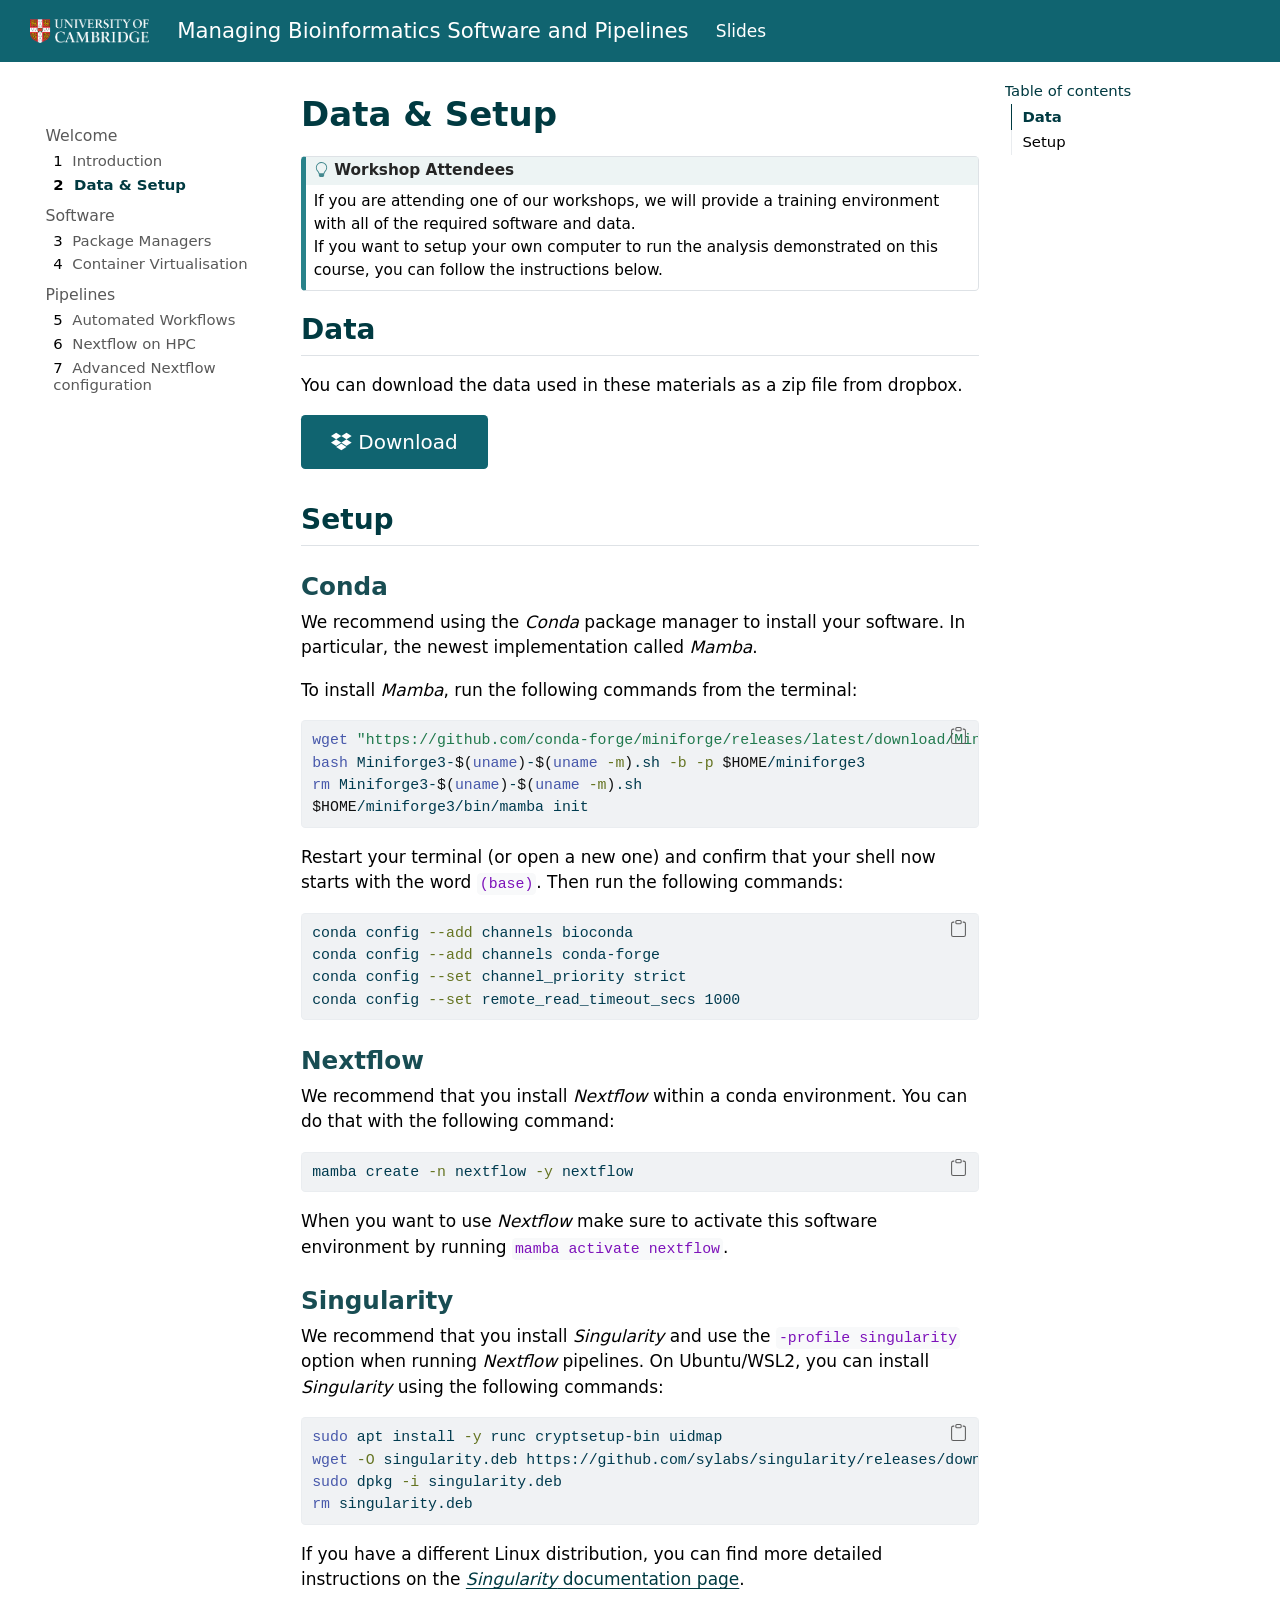
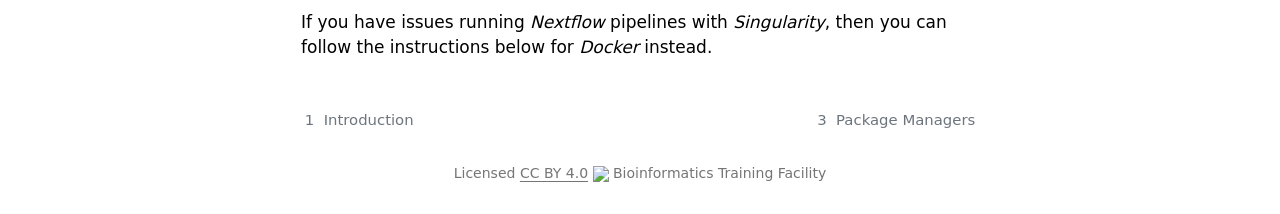
==== setup.html @ 10ff5315 "Deploying to gh-pages from @ cambiotraining/bioinformatics-software-pipelines@079ccd0b8622619b49a0db" ====
<!DOCTYPE html>
<html xmlns="http://www.w3.org/1999/xhtml" lang="en" xml:lang="en"><head>

<meta charset="utf-8">
<meta name="generator" content="quarto-1.6.42">

<meta name="viewport" content="width=device-width, initial-scale=1.0, user-scalable=yes">


<title>Data &amp; Setup</title>
<style>
code{white-space: pre-wrap;}
span.smallcaps{font-variant: small-caps;}
div.columns{display: flex; gap: min(4vw, 1.5em);}
div.column{flex: auto; overflow-x: auto;}
div.hanging-indent{margin-left: 1.5em; text-indent: -1.5em;}
ul.task-list{list-style: none;}
ul.task-list li input[type="checkbox"] {
  width: 0.8em;
  margin: 0 0.8em 0.2em -1em; /* quarto-specific, see https://github.com/quarto-dev/quarto-cli/issues/4556 */ 
  vertical-align: middle;
}
/* CSS for syntax highlighting */
pre > code.sourceCode { white-space: pre; position: relative; }
pre > code.sourceCode > span { line-height: 1.25; }
pre > code.sourceCode > span:empty { height: 1.2em; }
.sourceCode { overflow: visible; }
code.sourceCode > span { color: inherit; text-decoration: inherit; }
div.sourceCode { margin: 1em 0; }
pre.sourceCode { margin: 0; }
@media screen {
div.sourceCode { overflow: auto; }
}
@media print {
pre > code.sourceCode { white-space: pre-wrap; }
pre > code.sourceCode > span { display: inline-block; text-indent: -5em; padding-left: 5em; }
}
pre.numberSource code
  { counter-reset: source-line 0; }
pre.numberSource code > span
  { position: relative; left: -4em; counter-increment: source-line; }
pre.numberSource code > span > a:first-child::before
  { content: counter(source-line);
    position: relative; left: -1em; text-align: right; vertical-align: baseline;
    border: none; display: inline-block;
    -webkit-touch-callout: none; -webkit-user-select: none;
    -khtml-user-select: none; -moz-user-select: none;
    -ms-user-select: none; user-select: none;
    padding: 0 4px; width: 4em;
  }
pre.numberSource { margin-left: 3em;  padding-left: 4px; }
div.sourceCode
  {   }
@media screen {
pre > code.sourceCode > span > a:first-child::before { text-decoration: underline; }
}
</style>


<script src="site_libs/quarto-nav/quarto-nav.js"></script>
<script src="site_libs/clipboard/clipboard.min.js"></script>
<script src="site_libs/quarto-search/autocomplete.umd.js"></script>
<script src="site_libs/quarto-search/fuse.min.js"></script>
<script src="site_libs/quarto-search/quarto-search.js"></script>
<meta name="quarto:offset" content="./">
<link href="./materials/01-package_managers.html" rel="next">
<link href="./index.html" rel="prev">
<link href="site_libs/quarto-contrib/quarto-project/cambiotraining/courseformat/img/university-of-cambridge-favicon.ico" rel="icon">
<script src="site_libs/quarto-html/quarto.js"></script>
<script src="site_libs/quarto-html/popper.min.js"></script>
<script src="site_libs/quarto-html/tippy.umd.min.js"></script>
<script src="site_libs/quarto-html/anchor.min.js"></script>
<link href="site_libs/quarto-html/tippy.css" rel="stylesheet">
<link href="site_libs/quarto-html/quarto-syntax-highlighting-2f5df379a58b258e96c21c0638c20c03.css" rel="stylesheet" id="quarto-text-highlighting-styles">
<script src="site_libs/bootstrap/bootstrap.min.js"></script>
<link href="site_libs/bootstrap/bootstrap-icons.css" rel="stylesheet">
<link href="site_libs/bootstrap/bootstrap-3131409e74acdee53ca583aefeba5d63.min.css" rel="stylesheet" append-hash="true" id="quarto-bootstrap" data-mode="light">
<script id="quarto-search-options" type="application/json">{
  "location": "sidebar",
  "copy-button": false,
  "collapse-after": 3,
  "panel-placement": "start",
  "type": "textbox",
  "limit": 50,
  "keyboard-shortcut": [
    "f",
    "/",
    "s"
  ],
  "language": {
    "search-no-results-text": "No results",
    "search-matching-documents-text": "matching documents",
    "search-copy-link-title": "Copy link to search",
    "search-hide-matches-text": "Hide additional matches",
    "search-more-match-text": "more match in this document",
    "search-more-matches-text": "more matches in this document",
    "search-clear-button-title": "Clear",
    "search-text-placeholder": "",
    "search-detached-cancel-button-title": "Cancel",
    "search-submit-button-title": "Submit",
    "search-label": "Search"
  }
}</script>


</head>

<body class="nav-sidebar floating nav-fixed">

<div id="quarto-search-results"></div>
  <header id="quarto-header" class="headroom fixed-top">
    <nav class="navbar navbar-expand-lg " data-bs-theme="dark">
      <div class="navbar-container container-fluid">
      <div class="navbar-brand-container mx-auto">
    <a href="./index.html" class="navbar-brand navbar-brand-logo">
    <img src="site_libs/quarto-contrib/quarto-project/cambiotraining/courseformat/img/university_crest_reversed.png" alt="" class="navbar-logo">
    </a>
    <a class="navbar-brand" href="./index.html">
    <span class="navbar-title">Managing Bioinformatics Software and Pipelines</span>
    </a>
  </div>
          <button class="navbar-toggler" type="button" data-bs-toggle="collapse" data-bs-target="#navbarCollapse" aria-controls="navbarCollapse" role="menu" aria-expanded="false" aria-label="Toggle navigation" onclick="if (window.quartoToggleHeadroom) { window.quartoToggleHeadroom(); }">
  <span class="navbar-toggler-icon"></span>
</button>
          <div class="collapse navbar-collapse" id="navbarCollapse">
            <ul class="navbar-nav navbar-nav-scroll me-auto">
  <li class="nav-item">
    <a class="nav-link" href="https://docs.google.com/presentation/d/169XRx7psE2d4NywWm4aqNKi8DQm84m037Ce9bz-ec8o/edit?usp=sharing"> 
<span class="menu-text">Slides</span></a>
  </li>  
</ul>
            <ul class="navbar-nav navbar-nav-scroll ms-auto">
  <li class="nav-item compact">
    <a class="nav-link" href="https://github.com/cambiotraining/bioinformatics-software-pipelines"> <i class="bi bi-github" role="img" aria-label="Bioinformatics Training Facility GitHub">
</i> 
<span class="menu-text"></span></a>
  </li>  
  <li class="nav-item compact">
    <a class="nav-link" href="https://twitter.com/bioinfocambs"> <i class="bi bi-twitter" role="img" aria-label="Bioinformatics Training Facility Twitter">
</i> 
<span class="menu-text"></span></a>
  </li>  
</ul>
          </div> <!-- /navcollapse -->
            <div class="quarto-navbar-tools">
</div>
      </div> <!-- /container-fluid -->
    </nav>
  <nav class="quarto-secondary-nav">
    <div class="container-fluid d-flex">
      <button type="button" class="quarto-btn-toggle btn" data-bs-toggle="collapse" role="button" data-bs-target=".quarto-sidebar-collapse-item" aria-controls="quarto-sidebar" aria-expanded="false" aria-label="Toggle sidebar navigation" onclick="if (window.quartoToggleHeadroom) { window.quartoToggleHeadroom(); }">
        <i class="bi bi-layout-text-sidebar-reverse"></i>
      </button>
        <a class="flex-grow-1 no-decor" role="navigation" data-bs-toggle="collapse" data-bs-target=".quarto-sidebar-collapse-item" aria-controls="quarto-sidebar" aria-expanded="false" aria-label="Toggle sidebar navigation" onclick="if (window.quartoToggleHeadroom) { window.quartoToggleHeadroom(); }">      
          <h1 class="quarto-secondary-nav-title"><span class="chapter-title">Data &amp; Setup</span></h1>
        </a>     
      <button type="button" class="btn quarto-search-button" aria-label="Search" onclick="window.quartoOpenSearch();">
        <i class="bi bi-search"></i>
      </button>
    </div>
  </nav>
</header>
<!-- content -->
<div id="quarto-content" class="quarto-container page-columns page-rows-contents page-layout-article page-navbar">
<!-- sidebar -->
  <nav id="quarto-sidebar" class="sidebar collapse collapse-horizontal quarto-sidebar-collapse-item sidebar-navigation floating overflow-auto">
        <div class="mt-2 flex-shrink-0 align-items-center">
        <div class="sidebar-search">
        <div id="quarto-search" class="" title="Search"></div>
        </div>
        </div>
    <div class="sidebar-menu-container"> 
    <ul class="list-unstyled mt-1">
        <li class="sidebar-item sidebar-item-section">
      <div class="sidebar-item-container"> 
            <a class="sidebar-item-text sidebar-link text-start" data-bs-toggle="collapse" data-bs-target="#quarto-sidebar-section-1" role="navigation" aria-expanded="true">
 <span class="menu-text">Welcome</span></a>
          <a class="sidebar-item-toggle text-start" data-bs-toggle="collapse" data-bs-target="#quarto-sidebar-section-1" role="navigation" aria-expanded="true" aria-label="Toggle section">
            <i class="bi bi-chevron-right ms-2"></i>
          </a> 
      </div>
      <ul id="quarto-sidebar-section-1" class="collapse list-unstyled sidebar-section depth1 show">  
          <li class="sidebar-item">
  <div class="sidebar-item-container"> 
  <a href="./index.html" class="sidebar-item-text sidebar-link">
 <span class="menu-text"><span class="chapter-number">1</span>&nbsp; <span class="chapter-title">Introduction</span></span></a>
  </div>
</li>
          <li class="sidebar-item">
  <div class="sidebar-item-container"> 
  <a href="./setup.html" class="sidebar-item-text sidebar-link active">
 <span class="menu-text"><span class="chapter-number">2</span>&nbsp; <span class="chapter-title">Data &amp; Setup</span></span></a>
  </div>
</li>
      </ul>
  </li>
        <li class="sidebar-item sidebar-item-section">
      <div class="sidebar-item-container"> 
            <a class="sidebar-item-text sidebar-link text-start" data-bs-toggle="collapse" data-bs-target="#quarto-sidebar-section-2" role="navigation" aria-expanded="true">
 <span class="menu-text">Software</span></a>
          <a class="sidebar-item-toggle text-start" data-bs-toggle="collapse" data-bs-target="#quarto-sidebar-section-2" role="navigation" aria-expanded="true" aria-label="Toggle section">
            <i class="bi bi-chevron-right ms-2"></i>
          </a> 
      </div>
      <ul id="quarto-sidebar-section-2" class="collapse list-unstyled sidebar-section depth1 show">  
          <li class="sidebar-item">
  <div class="sidebar-item-container"> 
  <a href="./materials/01-package_managers.html" class="sidebar-item-text sidebar-link">
 <span class="menu-text"><span class="chapter-number">3</span>&nbsp; <span class="chapter-title">Package Managers</span></span></a>
  </div>
</li>
          <li class="sidebar-item">
  <div class="sidebar-item-container"> 
  <a href="./materials/02-containers.html" class="sidebar-item-text sidebar-link">
 <span class="menu-text"><span class="chapter-number">4</span>&nbsp; <span class="chapter-title">Container Virtualisation</span></span></a>
  </div>
</li>
      </ul>
  </li>
        <li class="sidebar-item sidebar-item-section">
      <div class="sidebar-item-container"> 
            <a class="sidebar-item-text sidebar-link text-start" data-bs-toggle="collapse" data-bs-target="#quarto-sidebar-section-3" role="navigation" aria-expanded="true">
 <span class="menu-text">Pipelines</span></a>
          <a class="sidebar-item-toggle text-start" data-bs-toggle="collapse" data-bs-target="#quarto-sidebar-section-3" role="navigation" aria-expanded="true" aria-label="Toggle section">
            <i class="bi bi-chevron-right ms-2"></i>
          </a> 
      </div>
      <ul id="quarto-sidebar-section-3" class="collapse list-unstyled sidebar-section depth1 show">  
          <li class="sidebar-item">
  <div class="sidebar-item-container"> 
  <a href="./materials/03-nfcore.html" class="sidebar-item-text sidebar-link">
 <span class="menu-text"><span class="chapter-number">5</span>&nbsp; <span class="chapter-title">Automated Workflows</span></span></a>
  </div>
</li>
          <li class="sidebar-item">
  <div class="sidebar-item-container"> 
  <a href="./materials/04-nextflow_hpc.html" class="sidebar-item-text sidebar-link">
 <span class="menu-text"><span class="chapter-number">6</span>&nbsp; <span class="chapter-title">Nextflow on HPC</span></span></a>
  </div>
</li>
          <li class="sidebar-item">
  <div class="sidebar-item-container"> 
  <a href="./materials/05-advanced_config.html" class="sidebar-item-text sidebar-link">
 <span class="menu-text"><span class="chapter-number">7</span>&nbsp; <span class="chapter-title">Advanced Nextflow configuration</span></span></a>
  </div>
</li>
      </ul>
  </li>
    </ul>
    </div>
</nav>
<div id="quarto-sidebar-glass" class="quarto-sidebar-collapse-item" data-bs-toggle="collapse" data-bs-target=".quarto-sidebar-collapse-item"></div>
<!-- margin-sidebar -->
    <div id="quarto-margin-sidebar" class="sidebar margin-sidebar">
        <nav id="TOC" role="doc-toc" class="toc-active">
    <h2 id="toc-title">Table of contents</h2>
   
  <ul>
  <li><a href="#data" id="toc-data" class="nav-link active" data-scroll-target="#data">Data</a></li>
  <li><a href="#setup" id="toc-setup" class="nav-link" data-scroll-target="#setup">Setup</a>
  <ul class="collapse">
  <li><a href="#conda" id="toc-conda" class="nav-link" data-scroll-target="#conda">Conda</a></li>
  <li><a href="#nextflow" id="toc-nextflow" class="nav-link" data-scroll-target="#nextflow">Nextflow</a></li>
  <li><a href="#singularity" id="toc-singularity" class="nav-link" data-scroll-target="#singularity">Singularity</a></li>
  </ul></li>
  </ul>
</nav>
    </div>
<!-- main -->
<main class="content" id="quarto-document-content">

<header id="title-block-header" class="quarto-title-block default">
<div class="quarto-title">
<h1 class="title d-none d-lg-block"><span class="chapter-title">Data &amp; Setup</span></h1>
</div>



<div class="quarto-title-meta">

    
  
    
  </div>
  


</header>


<!-- 
Note for Training Developers:
We provide instructions for commonly-used software as commented sections below.
Uncomment the sections relevant for your materials, and add additional instructions where needed (e.g. specific packages used).
Note that we use tabsets to provide instructions for all three major operating systems.
-->
<div class="callout callout-style-default callout-tip callout-titled" data-level="2">
<div class="callout-header d-flex align-content-center">
<div class="callout-icon-container">
<i class="callout-icon"></i>
</div>
<div class="callout-title-container flex-fill">
Workshop Attendees
</div>
</div>
<div class="callout-body-container callout-body">
<p>If you are attending one of our workshops, we will provide a training environment with all of the required software and data.<br>
If you want to setup your own computer to run the analysis demonstrated on this course, you can follow the instructions below.</p>
</div>
</div>
<section id="data" class="level2">
<h2 class="anchored" data-anchor-id="data">Data</h2>
<p>You can download the data used in these materials as a zip file from dropbox.</p>
<!-- Note for Training Developers: add the link to 'href' -->
<p><a href="https://www.dropbox.com/scl/fo/hof2gmftr8iq1744jkwnd/AOE_vgyKxphI63OAA5dCzqM?rlkey=k929x9ipitvuexrf72u7hbth9&amp;st=muryirlr&amp;dl=0" target="_blank"> <button class="btn"><i class="fab fa-dropbox"></i> Download</button> </a></p>
</section>
<section id="setup" class="level2">
<h2 class="anchored" data-anchor-id="setup">Setup</h2>
<section id="conda" class="level3">
<h3 class="anchored" data-anchor-id="conda">Conda</h3>
<p>We recommend using the <em>Conda</em> package manager to install your software. In particular, the newest implementation called <em>Mamba</em>.</p>
<p>To install <em>Mamba</em>, run the following commands from the terminal:</p>
<div class="sourceCode" id="cb1"><pre class="sourceCode bash code-with-copy"><code class="sourceCode bash"><span id="cb1-1"><a href="#cb1-1" aria-hidden="true" tabindex="-1"></a><span class="fu">wget</span> <span class="st">"https://github.com/conda-forge/miniforge/releases/latest/download/Miniforge3-</span><span class="va">$(</span><span class="fu">uname</span><span class="va">)</span><span class="st">-</span><span class="va">$(</span><span class="fu">uname</span> <span class="at">-m</span><span class="va">)</span><span class="st">.sh"</span></span>
<span id="cb1-2"><a href="#cb1-2" aria-hidden="true" tabindex="-1"></a><span class="fu">bash</span> Miniforge3-<span class="va">$(</span><span class="fu">uname</span><span class="va">)</span>-<span class="va">$(</span><span class="fu">uname</span> <span class="at">-m</span><span class="va">)</span>.sh <span class="at">-b</span> <span class="at">-p</span> <span class="va">$HOME</span>/miniforge3</span>
<span id="cb1-3"><a href="#cb1-3" aria-hidden="true" tabindex="-1"></a><span class="fu">rm</span> Miniforge3-<span class="va">$(</span><span class="fu">uname</span><span class="va">)</span>-<span class="va">$(</span><span class="fu">uname</span> <span class="at">-m</span><span class="va">)</span>.sh</span>
<span id="cb1-4"><a href="#cb1-4" aria-hidden="true" tabindex="-1"></a><span class="va">$HOME</span><span class="ex">/miniforge3/bin/mamba</span> init</span></code><button title="Copy to Clipboard" class="code-copy-button"><i class="bi"></i></button></pre></div>
<p>Restart your terminal (or open a new one) and confirm that your shell now starts with the word <code>(base)</code>. Then run the following commands:</p>
<div class="sourceCode" id="cb2"><pre class="sourceCode bash code-with-copy"><code class="sourceCode bash"><span id="cb2-1"><a href="#cb2-1" aria-hidden="true" tabindex="-1"></a><span class="ex">conda</span> config <span class="at">--add</span> channels bioconda</span>
<span id="cb2-2"><a href="#cb2-2" aria-hidden="true" tabindex="-1"></a><span class="ex">conda</span> config <span class="at">--add</span> channels conda-forge</span>
<span id="cb2-3"><a href="#cb2-3" aria-hidden="true" tabindex="-1"></a><span class="ex">conda</span> config <span class="at">--set</span> channel_priority strict</span>
<span id="cb2-4"><a href="#cb2-4" aria-hidden="true" tabindex="-1"></a><span class="ex">conda</span> config <span class="at">--set</span> remote_read_timeout_secs 1000</span></code><button title="Copy to Clipboard" class="code-copy-button"><i class="bi"></i></button></pre></div>
</section>
<section id="nextflow" class="level3">
<h3 class="anchored" data-anchor-id="nextflow">Nextflow</h3>
<p>We recommend that you install <em>Nextflow</em> within a conda environment. You can do that with the following command:</p>
<div class="sourceCode" id="cb3"><pre class="sourceCode bash code-with-copy"><code class="sourceCode bash"><span id="cb3-1"><a href="#cb3-1" aria-hidden="true" tabindex="-1"></a><span class="ex">mamba</span> create <span class="at">-n</span> nextflow <span class="at">-y</span> nextflow</span></code><button title="Copy to Clipboard" class="code-copy-button"><i class="bi"></i></button></pre></div>
<p>When you want to use <em>Nextflow</em> make sure to activate this software environment by running <code>mamba activate nextflow</code>.</p>
</section>
<section id="singularity" class="level3">
<h3 class="anchored" data-anchor-id="singularity">Singularity</h3>
<p>We recommend that you install <em>Singularity</em> and use the <code>-profile singularity</code> option when running <em>Nextflow</em> pipelines. On Ubuntu/WSL2, you can install <em>Singularity</em> using the following commands:</p>
<div class="sourceCode" id="cb4"><pre class="sourceCode bash code-with-copy"><code class="sourceCode bash"><span id="cb4-1"><a href="#cb4-1" aria-hidden="true" tabindex="-1"></a><span class="fu">sudo</span> apt install <span class="at">-y</span> runc cryptsetup-bin uidmap</span>
<span id="cb4-2"><a href="#cb4-2" aria-hidden="true" tabindex="-1"></a><span class="fu">wget</span> <span class="at">-O</span> singularity.deb https://github.com/sylabs/singularity/releases/download/v4.0.2/singularity-ce_4.0.2-<span class="va">$(</span><span class="ex">lsb_release</span> <span class="at">-cs</span><span class="va">)</span>_amd64.deb</span>
<span id="cb4-3"><a href="#cb4-3" aria-hidden="true" tabindex="-1"></a><span class="fu">sudo</span> dpkg <span class="at">-i</span> singularity.deb</span>
<span id="cb4-4"><a href="#cb4-4" aria-hidden="true" tabindex="-1"></a><span class="fu">rm</span> singularity.deb</span></code><button title="Copy to Clipboard" class="code-copy-button"><i class="bi"></i></button></pre></div>
<p>If you have a different Linux distribution, you can find more detailed instructions on the <a href="https://docs.sylabs.io/guides/3.0/user-guide/installation.html#install-on-linux"><em>Singularity</em> documentation page</a>.</p>
<p>If you have issues running <em>Nextflow</em> pipelines with <em>Singularity</em>, then you can follow the instructions below for <em>Docker</em> instead.</p>
<!-- 
### Quarto

To develop and render the course materials website, you will need to install _Quarto_:

- Download and install [Quarto](https://quarto.org/docs/get-started/) (available for all major OS). 
- If you are developing materials using executable `.qmd` documents, it is recommended that you also install the extensions for your favourite IDE (e.g. RStudio, VS Code).
- If you are developing materials using **JupyterLab** or **Jupyter Notebooks**, please install [Jupytext](https://jupytext.readthedocs.io/en/latest/install.html).
  - Use the [paired notebook](https://jupytext.readthedocs.io/en/latest/paired-notebooks.html) feature to have synchronised `.ipynb`/`.qmd` files. Only `.qmd` files should be pushed to the repository (`.ipynb` files have been added to `.gitignore`). 
-->
<!--
### R and RStudio

::: {.tabset group="os"}

#### Windows

Download and install all these using default options:

- [R](https://cran.r-project.org/bin/windows/base/release.html)
- [RTools](https://cran.r-project.org/bin/windows/Rtools/)
- [RStudio](https://www.rstudio.com/products/rstudio/download/#download)

#### Mac OS

Download and install all these using default options:

- [R](https://cran.r-project.org/bin/macosx/)
- [RStudio](https://www.rstudio.com/products/rstudio/download/#download)

#### Linux

- Go to the [R installation](https://cran.r-project.org/bin/linux/) folder and look at the instructions for your distribution.
- Download the [RStudio](https://www.rstudio.com/products/rstudio/download/#download) installer for your distribution and install it using your package manager.

:::
-->
<!--
### Conda

Open a terminal and run:

```bash
wget -q -O - https://repo.anaconda.com/miniconda/Miniconda3-latest-Linux-x86_64.sh
bash Miniconda3-latest-Linux-x86_64.sh -b
rm Miniconda3-latest-Linux-x86_64.sh
conda init
conda config --add channels defaults; conda config --add channels bioconda; conda config --add channels conda-forge; conda config --set channel_priority strict
conda install -y mamba
```

Note: Windows users can use WSL2 (see @wsl).
-->
<!--
### Singularity

::: {.panel-tabset group="os"}

#### Windows

You can use _Singularity_ from the _Windows Subsystem for Linux_ (see @wsl).  
Once you setup WSL, you can follow the instructions for Linux.

#### Mac OS

Singularity is [not available for Mac OS](https://docs.sylabs.io/guides/3.0/user-guide/installation.html#install-on-windows-or-mac).

#### Linux

These instructions are for _Ubuntu_ or _Debian_-based distributions[^1].

[^1]: See the [Singularity documentation page](https://docs.sylabs.io/guides/3.0/user-guide/installation.html#install-on-linux) for other distributions.

```bash
sudo apt update && sudo apt upgrade && sudo apt install runc
CODENAME=$(lsb_release -c | sed 's/Codename:\t//')
wget -O singularity.deb https://github.com/sylabs/singularity/releases/download/v3.10.2/singularity-ce_3.10.2-${CODENAME}_amd64.deb
sudo dpkg -i singularity.deb
rm singularity.deb
```

:::
-->
<!-- 
### Visual Studio Code

::: {.panel-tabset group="os"}

#### Windows

- Go to the [Visual Studio Code download page](https://code.visualstudio.com/Download) and download the installer for your operating system. 
  Double-click the downloaded file to install the software, accepting all the default options. 
- After completing the installation, go to your Windows Menu, search for "Visual Studio Code" and launch the application. 
- Go to "_File > Preferences > Settings_", then select "_Text Editor > Files_" on the drop-down menu on the left. Scroll down to the section named "_EOL_" and choose "_\\n_" (this will ensure that the files you edit on Windows are compatible with the Linux operating system).

#### Mac OS

- Go to the [Visual Studio Code download page](https://code.visualstudio.com/Download) and download the installer for Mac.
- Go to the Downloads folder and double-click the file you just downloaded to extract the application. Drag-and-drop the "Visual Studio Code" file to your "Applications" folder. 
- You can now open the installed application to check that it was installed successfully (the first time you launch the application you will get a warning that this is an application downloaded from the internet - you can go ahead and click "Open").

#### Linux (Ubuntu)

- Go to the [Visual Studio Code download page](https://code.visualstudio.com/Download) and download the installer for your Linux distribution. Install the package using your system's installer.

:::
 -->


</section>
</section>

</main> <!-- /main -->
<script id="quarto-html-after-body" type="application/javascript">
window.document.addEventListener("DOMContentLoaded", function (event) {
  const toggleBodyColorMode = (bsSheetEl) => {
    const mode = bsSheetEl.getAttribute("data-mode");
    const bodyEl = window.document.querySelector("body");
    if (mode === "dark") {
      bodyEl.classList.add("quarto-dark");
      bodyEl.classList.remove("quarto-light");
    } else {
      bodyEl.classList.add("quarto-light");
      bodyEl.classList.remove("quarto-dark");
    }
  }
  const toggleBodyColorPrimary = () => {
    const bsSheetEl = window.document.querySelector("link#quarto-bootstrap");
    if (bsSheetEl) {
      toggleBodyColorMode(bsSheetEl);
    }
  }
  toggleBodyColorPrimary();  
  const icon = "";
  const anchorJS = new window.AnchorJS();
  anchorJS.options = {
    placement: 'right',
    icon: icon
  };
  anchorJS.add('.anchored');
  const isCodeAnnotation = (el) => {
    for (const clz of el.classList) {
      if (clz.startsWith('code-annotation-')) {                     
        return true;
      }
    }
    return false;
  }
  const onCopySuccess = function(e) {
    // button target
    const button = e.trigger;
    // don't keep focus
    button.blur();
    // flash "checked"
    button.classList.add('code-copy-button-checked');
    var currentTitle = button.getAttribute("title");
    button.setAttribute("title", "Copied!");
    let tooltip;
    if (window.bootstrap) {
      button.setAttribute("data-bs-toggle", "tooltip");
      button.setAttribute("data-bs-placement", "left");
      button.setAttribute("data-bs-title", "Copied!");
      tooltip = new bootstrap.Tooltip(button, 
        { trigger: "manual", 
          customClass: "code-copy-button-tooltip",
          offset: [0, -8]});
      tooltip.show();    
    }
    setTimeout(function() {
      if (tooltip) {
        tooltip.hide();
        button.removeAttribute("data-bs-title");
        button.removeAttribute("data-bs-toggle");
        button.removeAttribute("data-bs-placement");
      }
      button.setAttribute("title", currentTitle);
      button.classList.remove('code-copy-button-checked');
    }, 1000);
    // clear code selection
    e.clearSelection();
  }
  const getTextToCopy = function(trigger) {
      const codeEl = trigger.previousElementSibling.cloneNode(true);
      for (const childEl of codeEl.children) {
        if (isCodeAnnotation(childEl)) {
          childEl.remove();
        }
      }
      return codeEl.innerText;
  }
  const clipboard = new window.ClipboardJS('.code-copy-button:not([data-in-quarto-modal])', {
    text: getTextToCopy
  });
  clipboard.on('success', onCopySuccess);
  if (window.document.getElementById('quarto-embedded-source-code-modal')) {
    const clipboardModal = new window.ClipboardJS('.code-copy-button[data-in-quarto-modal]', {
      text: getTextToCopy,
      container: window.document.getElementById('quarto-embedded-source-code-modal')
    });
    clipboardModal.on('success', onCopySuccess);
  }
    var localhostRegex = new RegExp(/^(?:http|https):\/\/localhost\:?[0-9]*\//);
    var mailtoRegex = new RegExp(/^mailto:/);
      var filterRegex = new RegExp('/' + window.location.host + '/');
    var isInternal = (href) => {
        return filterRegex.test(href) || localhostRegex.test(href) || mailtoRegex.test(href);
    }
    // Inspect non-navigation links and adorn them if external
 	var links = window.document.querySelectorAll('a[href]:not(.nav-link):not(.navbar-brand):not(.toc-action):not(.sidebar-link):not(.sidebar-item-toggle):not(.pagination-link):not(.no-external):not([aria-hidden]):not(.dropdown-item):not(.quarto-navigation-tool):not(.about-link)');
    for (var i=0; i<links.length; i++) {
      const link = links[i];
      if (!isInternal(link.href)) {
        // undo the damage that might have been done by quarto-nav.js in the case of
        // links that we want to consider external
        if (link.dataset.originalHref !== undefined) {
          link.href = link.dataset.originalHref;
        }
      }
    }
  function tippyHover(el, contentFn, onTriggerFn, onUntriggerFn) {
    const config = {
      allowHTML: true,
      maxWidth: 500,
      delay: 100,
      arrow: false,
      appendTo: function(el) {
          return el.parentElement;
      },
      interactive: true,
      interactiveBorder: 10,
      theme: 'quarto',
      placement: 'bottom-start',
    };
    if (contentFn) {
      config.content = contentFn;
    }
    if (onTriggerFn) {
      config.onTrigger = onTriggerFn;
    }
    if (onUntriggerFn) {
      config.onUntrigger = onUntriggerFn;
    }
    window.tippy(el, config); 
  }
  const noterefs = window.document.querySelectorAll('a[role="doc-noteref"]');
  for (var i=0; i<noterefs.length; i++) {
    const ref = noterefs[i];
    tippyHover(ref, function() {
      // use id or data attribute instead here
      let href = ref.getAttribute('data-footnote-href') || ref.getAttribute('href');
      try { href = new URL(href).hash; } catch {}
      const id = href.replace(/^#\/?/, "");
      const note = window.document.getElementById(id);
      if (note) {
        return note.innerHTML;
      } else {
        return "";
      }
    });
  }
  const xrefs = window.document.querySelectorAll('a.quarto-xref');
  const processXRef = (id, note) => {
    // Strip column container classes
    const stripColumnClz = (el) => {
      el.classList.remove("page-full", "page-columns");
      if (el.children) {
        for (const child of el.children) {
          stripColumnClz(child);
        }
      }
    }
    stripColumnClz(note)
    if (id === null || id.startsWith('sec-')) {
      // Special case sections, only their first couple elements
      const container = document.createElement("div");
      if (note.children && note.children.length > 2) {
        container.appendChild(note.children[0].cloneNode(true));
        for (let i = 1; i < note.children.length; i++) {
          const child = note.children[i];
          if (child.tagName === "P" && child.innerText === "") {
            continue;
          } else {
            container.appendChild(child.cloneNode(true));
            break;
          }
        }
        if (window.Quarto?.typesetMath) {
          window.Quarto.typesetMath(container);
        }
        return container.innerHTML
      } else {
        if (window.Quarto?.typesetMath) {
          window.Quarto.typesetMath(note);
        }
        return note.innerHTML;
      }
    } else {
      // Remove any anchor links if they are present
      const anchorLink = note.querySelector('a.anchorjs-link');
      if (anchorLink) {
        anchorLink.remove();
      }
      if (window.Quarto?.typesetMath) {
        window.Quarto.typesetMath(note);
      }
      if (note.classList.contains("callout")) {
        return note.outerHTML;
      } else {
        return note.innerHTML;
      }
    }
  }
  for (var i=0; i<xrefs.length; i++) {
    const xref = xrefs[i];
    tippyHover(xref, undefined, function(instance) {
      instance.disable();
      let url = xref.getAttribute('href');
      let hash = undefined; 
      if (url.startsWith('#')) {
        hash = url;
      } else {
        try { hash = new URL(url).hash; } catch {}
      }
      if (hash) {
        const id = hash.replace(/^#\/?/, "");
        const note = window.document.getElementById(id);
        if (note !== null) {
          try {
            const html = processXRef(id, note.cloneNode(true));
            instance.setContent(html);
          } finally {
            instance.enable();
            instance.show();
          }
        } else {
          // See if we can fetch this
          fetch(url.split('#')[0])
          .then(res => res.text())
          .then(html => {
            const parser = new DOMParser();
            const htmlDoc = parser.parseFromString(html, "text/html");
            const note = htmlDoc.getElementById(id);
            if (note !== null) {
              const html = processXRef(id, note);
              instance.setContent(html);
            } 
          }).finally(() => {
            instance.enable();
            instance.show();
          });
        }
      } else {
        // See if we can fetch a full url (with no hash to target)
        // This is a special case and we should probably do some content thinning / targeting
        fetch(url)
        .then(res => res.text())
        .then(html => {
          const parser = new DOMParser();
          const htmlDoc = parser.parseFromString(html, "text/html");
          const note = htmlDoc.querySelector('main.content');
          if (note !== null) {
            // This should only happen for chapter cross references
            // (since there is no id in the URL)
            // remove the first header
            if (note.children.length > 0 && note.children[0].tagName === "HEADER") {
              note.children[0].remove();
            }
            const html = processXRef(null, note);
            instance.setContent(html);
          } 
        }).finally(() => {
          instance.enable();
          instance.show();
        });
      }
    }, function(instance) {
    });
  }
      let selectedAnnoteEl;
      const selectorForAnnotation = ( cell, annotation) => {
        let cellAttr = 'data-code-cell="' + cell + '"';
        let lineAttr = 'data-code-annotation="' +  annotation + '"';
        const selector = 'span[' + cellAttr + '][' + lineAttr + ']';
        return selector;
      }
      const selectCodeLines = (annoteEl) => {
        const doc = window.document;
        const targetCell = annoteEl.getAttribute("data-target-cell");
        const targetAnnotation = annoteEl.getAttribute("data-target-annotation");
        const annoteSpan = window.document.querySelector(selectorForAnnotation(targetCell, targetAnnotation));
        const lines = annoteSpan.getAttribute("data-code-lines").split(",");
        const lineIds = lines.map((line) => {
          return targetCell + "-" + line;
        })
        let top = null;
        let height = null;
        let parent = null;
        if (lineIds.length > 0) {
            //compute the position of the single el (top and bottom and make a div)
            const el = window.document.getElementById(lineIds[0]);
            top = el.offsetTop;
            height = el.offsetHeight;
            parent = el.parentElement.parentElement;
          if (lineIds.length > 1) {
            const lastEl = window.document.getElementById(lineIds[lineIds.length - 1]);
            const bottom = lastEl.offsetTop + lastEl.offsetHeight;
            height = bottom - top;
          }
          if (top !== null && height !== null && parent !== null) {
            // cook up a div (if necessary) and position it 
            let div = window.document.getElementById("code-annotation-line-highlight");
            if (div === null) {
              div = window.document.createElement("div");
              div.setAttribute("id", "code-annotation-line-highlight");
              div.style.position = 'absolute';
              parent.appendChild(div);
            }
            div.style.top = top - 2 + "px";
            div.style.height = height + 4 + "px";
            div.style.left = 0;
            let gutterDiv = window.document.getElementById("code-annotation-line-highlight-gutter");
            if (gutterDiv === null) {
              gutterDiv = window.document.createElement("div");
              gutterDiv.setAttribute("id", "code-annotation-line-highlight-gutter");
              gutterDiv.style.position = 'absolute';
              const codeCell = window.document.getElementById(targetCell);
              const gutter = codeCell.querySelector('.code-annotation-gutter');
              gutter.appendChild(gutterDiv);
            }
            gutterDiv.style.top = top - 2 + "px";
            gutterDiv.style.height = height + 4 + "px";
          }
          selectedAnnoteEl = annoteEl;
        }
      };
      const unselectCodeLines = () => {
        const elementsIds = ["code-annotation-line-highlight", "code-annotation-line-highlight-gutter"];
        elementsIds.forEach((elId) => {
          const div = window.document.getElementById(elId);
          if (div) {
            div.remove();
          }
        });
        selectedAnnoteEl = undefined;
      };
        // Handle positioning of the toggle
    window.addEventListener(
      "resize",
      throttle(() => {
        elRect = undefined;
        if (selectedAnnoteEl) {
          selectCodeLines(selectedAnnoteEl);
        }
      }, 10)
    );
    function throttle(fn, ms) {
    let throttle = false;
    let timer;
      return (...args) => {
        if(!throttle) { // first call gets through
            fn.apply(this, args);
            throttle = true;
        } else { // all the others get throttled
            if(timer) clearTimeout(timer); // cancel #2
            timer = setTimeout(() => {
              fn.apply(this, args);
              timer = throttle = false;
            }, ms);
        }
      };
    }
      // Attach click handler to the DT
      const annoteDls = window.document.querySelectorAll('dt[data-target-cell]');
      for (const annoteDlNode of annoteDls) {
        annoteDlNode.addEventListener('click', (event) => {
          const clickedEl = event.target;
          if (clickedEl !== selectedAnnoteEl) {
            unselectCodeLines();
            const activeEl = window.document.querySelector('dt[data-target-cell].code-annotation-active');
            if (activeEl) {
              activeEl.classList.remove('code-annotation-active');
            }
            selectCodeLines(clickedEl);
            clickedEl.classList.add('code-annotation-active');
          } else {
            // Unselect the line
            unselectCodeLines();
            clickedEl.classList.remove('code-annotation-active');
          }
        });
      }
  const findCites = (el) => {
    const parentEl = el.parentElement;
    if (parentEl) {
      const cites = parentEl.dataset.cites;
      if (cites) {
        return {
          el,
          cites: cites.split(' ')
        };
      } else {
        return findCites(el.parentElement)
      }
    } else {
      return undefined;
    }
  };
  var bibliorefs = window.document.querySelectorAll('a[role="doc-biblioref"]');
  for (var i=0; i<bibliorefs.length; i++) {
    const ref = bibliorefs[i];
    const citeInfo = findCites(ref);
    if (citeInfo) {
      tippyHover(citeInfo.el, function() {
        var popup = window.document.createElement('div');
        citeInfo.cites.forEach(function(cite) {
          var citeDiv = window.document.createElement('div');
          citeDiv.classList.add('hanging-indent');
          citeDiv.classList.add('csl-entry');
          var biblioDiv = window.document.getElementById('ref-' + cite);
          if (biblioDiv) {
            citeDiv.innerHTML = biblioDiv.innerHTML;
          }
          popup.appendChild(citeDiv);
        });
        return popup.innerHTML;
      });
    }
  }
});
</script>
<nav class="page-navigation">
  <div class="nav-page nav-page-previous">
      <a href="./index.html" class="pagination-link" aria-label="Introduction">
        <i class="bi bi-arrow-left-short"></i> <span class="nav-page-text"><span class="chapter-number">1</span>&nbsp; <span class="chapter-title">Introduction</span></span>
      </a>          
  </div>
  <div class="nav-page nav-page-next">
      <a href="./materials/01-package_managers.html" class="pagination-link" aria-label="Package Managers">
        <span class="nav-page-text"><span class="chapter-number">3</span>&nbsp; <span class="chapter-title">Package Managers</span></span> <i class="bi bi-arrow-right-short"></i>
      </a>
  </div>
</nav>
</div> <!-- /content -->
<footer class="footer">
  <div class="nav-footer">
    <div class="nav-footer-left">
      &nbsp;
    </div>   
    <div class="nav-footer-center">
<p>Licensed <a href="https://creativecommons.org/licenses/by/4.0/">CC BY 4.0</a> <img src="https://creativecommons.org/images/deed/cc_icon_black_x2.png" class="img-fluid" width="25"> Bioinformatics Training Facility</p>
</div>
    <div class="nav-footer-right">
      &nbsp;
    </div>
  </div>
</footer>




</body></html>
---- site_libs/quarto-html/tippy.css ----
.tippy-box[data-animation=fade][data-state=hidden]{opacity:0}[data-tippy-root]{max-width:calc(100vw - 10px)}.tippy-box{position:relative;background-color:#333;color:#fff;border-radius:4px;font-size:14px;line-height:1.4;white-space:normal;outline:0;transition-property:transform,visibility,opacity}.tippy-box[data-placement^=top]>.tippy-arrow{bottom:0}.tippy-box[data-placement^=top]>.tippy-arrow:before{bottom:-7px;left:0;border-width:8px 8px 0;border-top-color:initial;transform-origin:center top}.tippy-box[data-placement^=bottom]>.tippy-arrow{top:0}.tippy-box[data-placement^=bottom]>.tippy-arrow:before{top:-7px;left:0;border-width:0 8px 8px;border-bottom-color:initial;transform-origin:center bottom}.tippy-box[data-placement^=left]>.tippy-arrow{right:0}.tippy-box[data-placement^=left]>.tippy-arrow:before{border-width:8px 0 8px 8px;border-left-color:initial;right:-7px;transform-origin:center left}.tippy-box[data-placement^=right]>.tippy-arrow{left:0}.tippy-box[data-placement^=right]>.tippy-arrow:before{left:-7px;border-width:8px 8px 8px 0;border-right-color:initial;transform-origin:center right}.tippy-box[data-inertia][data-state=visible]{transition-timing-function:cubic-bezier(.54,1.5,.38,1.11)}.tippy-arrow{width:16px;height:16px;color:#333}.tippy-arrow:before{content:"";position:absolute;border-color:transparent;border-style:solid}.tippy-content{position:relative;padding:5px 9px;z-index:1}
---- site_libs/quarto-html/quarto-syntax-highlighting-2f5df379a58b258e96c21c0638c20c03.css ----
/* quarto syntax highlight colors */
:root {
  --quarto-hl-ot-color: #003B4F;
  --quarto-hl-at-color: #657422;
  --quarto-hl-ss-color: #20794D;
  --quarto-hl-an-color: #5E5E5E;
  --quarto-hl-fu-color: #4758AB;
  --quarto-hl-st-color: #20794D;
  --quarto-hl-cf-color: #003B4F;
  --quarto-hl-op-color: #5E5E5E;
  --quarto-hl-er-color: #AD0000;
  --quarto-hl-bn-color: #AD0000;
  --quarto-hl-al-color: #AD0000;
  --quarto-hl-va-color: #111111;
  --quarto-hl-bu-color: inherit;
  --quarto-hl-ex-color: inherit;
  --quarto-hl-pp-color: #AD0000;
  --quarto-hl-in-color: #5E5E5E;
  --quarto-hl-vs-color: #20794D;
  --quarto-hl-wa-color: #5E5E5E;
  --quarto-hl-do-color: #5E5E5E;
  --quarto-hl-im-color: #00769E;
  --quarto-hl-ch-color: #20794D;
  --quarto-hl-dt-color: #AD0000;
  --quarto-hl-fl-color: #AD0000;
  --quarto-hl-co-color: #5E5E5E;
  --quarto-hl-cv-color: #5E5E5E;
  --quarto-hl-cn-color: #8f5902;
  --quarto-hl-sc-color: #5E5E5E;
  --quarto-hl-dv-color: #AD0000;
  --quarto-hl-kw-color: #003B4F;
}

/* other quarto variables */
:root {
  --quarto-font-monospace: SFMono-Regular, Menlo, Monaco, Consolas, "Liberation Mono", "Courier New", monospace;
}

pre > code.sourceCode > span {
  color: #003B4F;
}

code span {
  color: #003B4F;
}

code.sourceCode > span {
  color: #003B4F;
}

div.sourceCode,
div.sourceCode pre.sourceCode {
  color: #003B4F;
}

code span.ot {
  color: #003B4F;
  font-style: inherit;
}

code span.at {
  color: #657422;
  font-style: inherit;
}

code span.ss {
  color: #20794D;
  font-style: inherit;
}

code span.an {
  color: #5E5E5E;
  font-style: inherit;
}

code span.fu {
  color: #4758AB;
  font-style: inherit;
}

code span.st {
  color: #20794D;
  font-style: inherit;
}

code span.cf {
  color: #003B4F;
  font-weight: bold;
  font-style: inherit;
}

code span.op {
  color: #5E5E5E;
  font-style: inherit;
}

code span.er {
  color: #AD0000;
  font-style: inherit;
}

code span.bn {
  color: #AD0000;
  font-style: inherit;
}

code span.al {
  color: #AD0000;
  font-style: inherit;
}

code span.va {
  color: #111111;
  font-style: inherit;
}

code span.bu {
  font-style: inherit;
}

code span.ex {
  font-style: inherit;
}

code span.pp {
  color: #AD0000;
  font-style: inherit;
}

code span.in {
  color: #5E5E5E;
  font-style: inherit;
}

code span.vs {
  color: #20794D;
  font-style: inherit;
}

code span.wa {
  color: #5E5E5E;
  font-style: italic;
}

code span.do {
  color: #5E5E5E;
  font-style: italic;
}

code span.im {
  color: #00769E;
  font-style: inherit;
}

code span.ch {
  color: #20794D;
  font-style: inherit;
}

code span.dt {
  color: #AD0000;
  font-style: inherit;
}

code span.fl {
  color: #AD0000;
  font-style: inherit;
}

code span.co {
  color: #5E5E5E;
  font-style: inherit;
}

code span.cv {
  color: #5E5E5E;
  font-style: italic;
}

code span.cn {
  color: #8f5902;
  font-style: inherit;
}

code span.sc {
  color: #5E5E5E;
  font-style: inherit;
}

code span.dv {
  color: #AD0000;
  font-style: inherit;
}

code span.kw {
  color: #003B4F;
  font-weight: bold;
  font-style: inherit;
}

.prevent-inlining {
  content: "</";
}

/*# sourceMappingURL=35eb38a806ee71ea6d2563be2308c832.css.map */
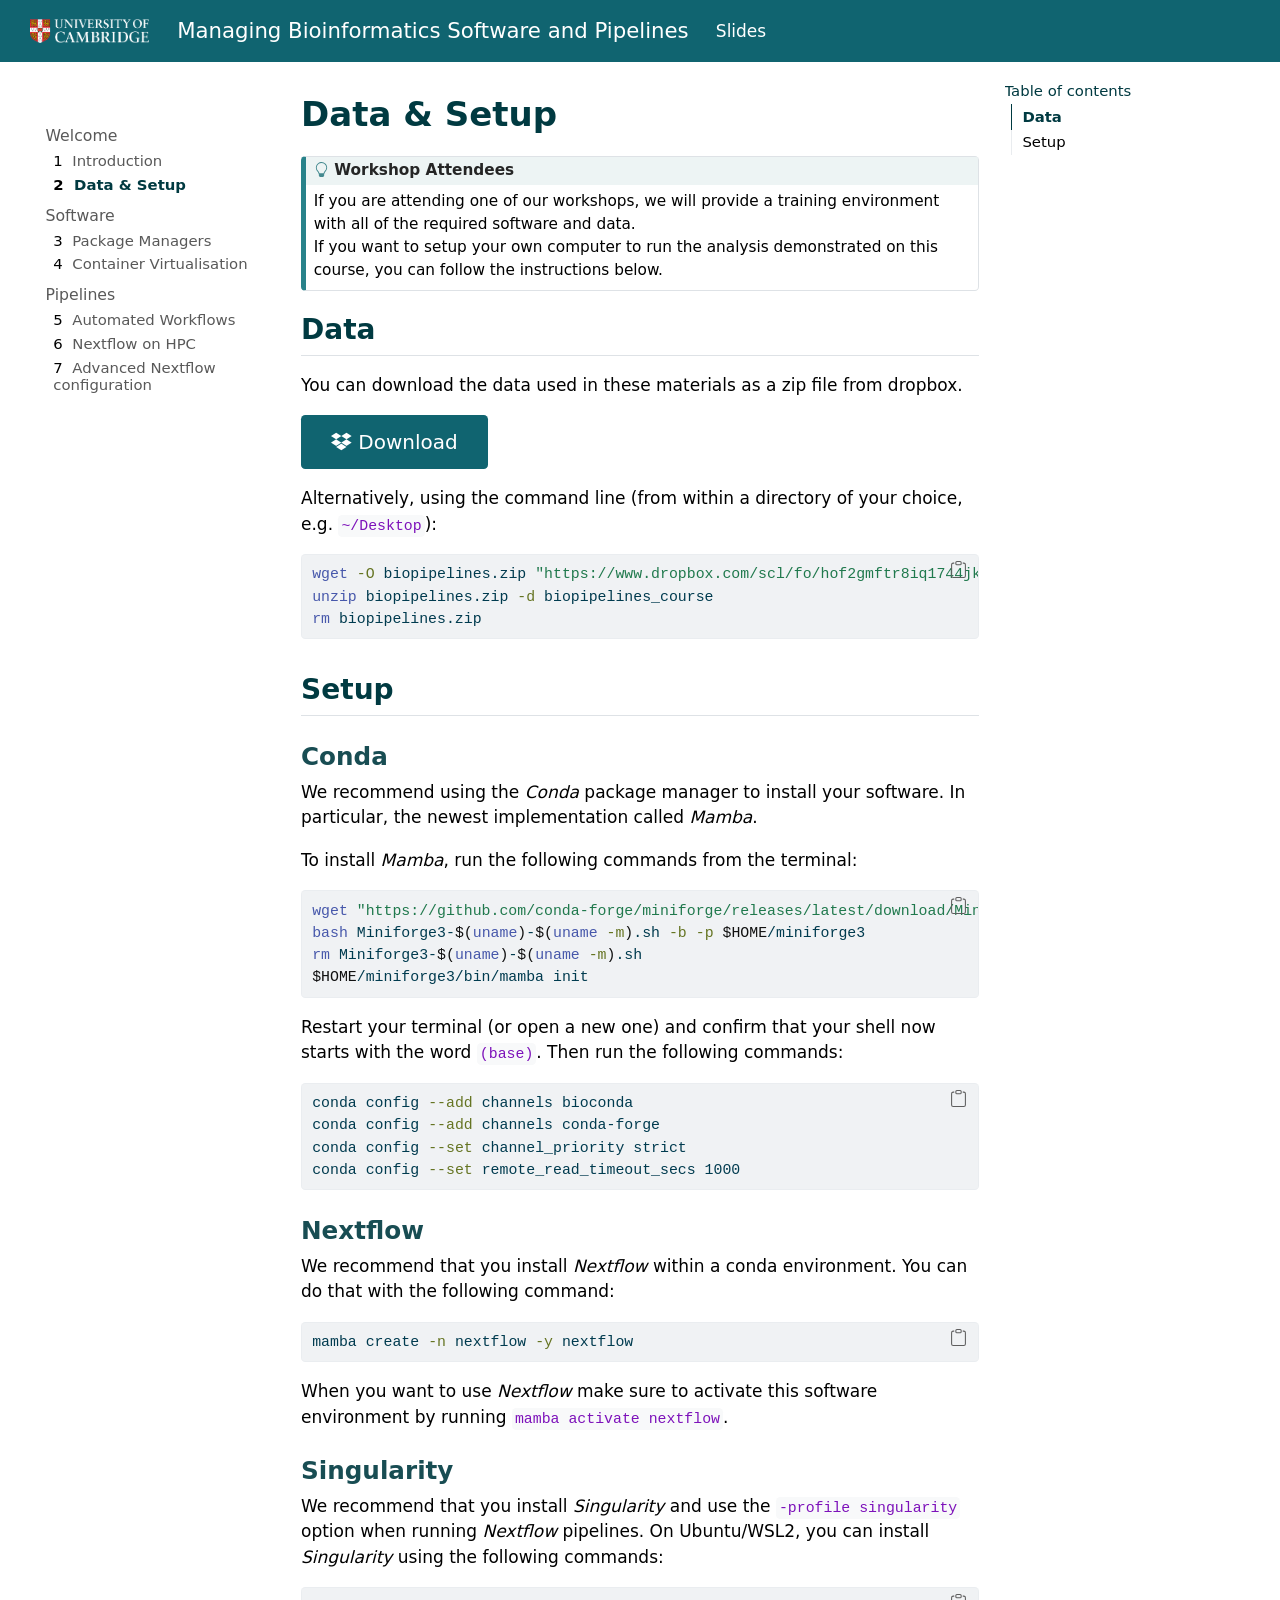
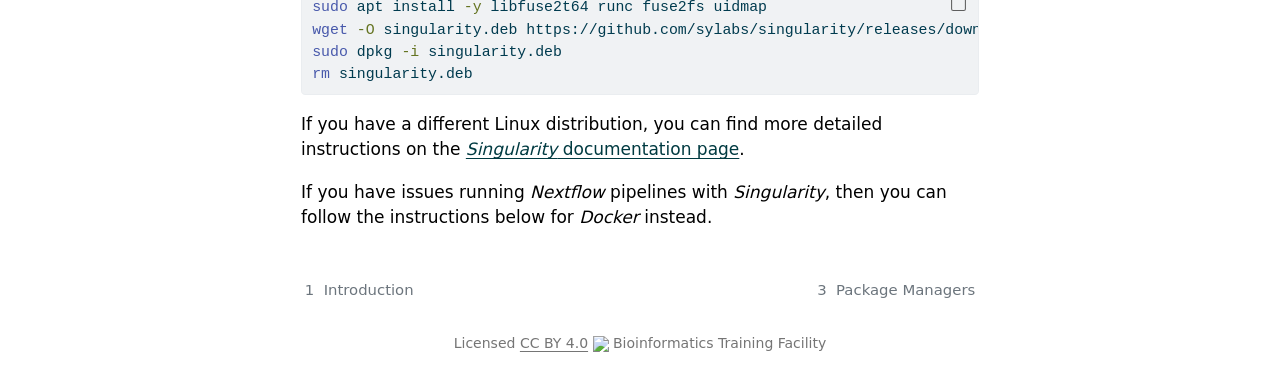
==== commit 824a5e4a: "Deploying to gh-pages from @ cambiotraining/bioinformatics-software-pipelines@f9a725e2f9338547bb6d98" ====
--- a/setup.html
+++ b/setup.html
@@ -2,7 +2,7 @@
 <html xmlns="http://www.w3.org/1999/xhtml" lang="en" xml:lang="en"><head>
 
 <meta charset="utf-8">
-<meta name="generator" content="quarto-1.6.42">
+<meta name="generator" content="quarto-1.6.43">
 
 <meta name="viewport" content="width=device-width, initial-scale=1.0, user-scalable=yes">
 
@@ -71,7 +71,7 @@
 <script src="site_libs/quarto-html/tippy.umd.min.js"></script>
 <script src="site_libs/quarto-html/anchor.min.js"></script>
 <link href="site_libs/quarto-html/tippy.css" rel="stylesheet">
-<link href="site_libs/quarto-html/quarto-syntax-highlighting-2f5df379a58b258e96c21c0638c20c03.css" rel="stylesheet" id="quarto-text-highlighting-styles">
+<link href="site_libs/quarto-html/quarto-syntax-highlighting-d4d76bf8491c20bad77d141916dc28e1.css" rel="stylesheet" id="quarto-text-highlighting-styles">
 <script src="site_libs/bootstrap/bootstrap.min.js"></script>
 <link href="site_libs/bootstrap/bootstrap-icons.css" rel="stylesheet">
 <link href="site_libs/bootstrap/bootstrap-3131409e74acdee53ca583aefeba5d63.min.css" rel="stylesheet" append-hash="true" id="quarto-bootstrap" data-mode="light">
@@ -313,6 +313,10 @@
 <p>You can download the data used in these materials as a zip file from dropbox.</p>
 <!-- Note for Training Developers: add the link to 'href' -->
 <p><a href="https://www.dropbox.com/scl/fo/hof2gmftr8iq1744jkwnd/AOE_vgyKxphI63OAA5dCzqM?rlkey=k929x9ipitvuexrf72u7hbth9&amp;st=muryirlr&amp;dl=0" target="_blank"> <button class="btn"><i class="fab fa-dropbox"></i> Download</button> </a></p>
+<p>Alternatively, using the command line (from within a directory of your choice, e.g.&nbsp;<code>~/Desktop</code>):</p>
+<div class="sourceCode" id="cb1"><pre class="sourceCode bash code-with-copy"><code class="sourceCode bash"><span id="cb1-1"><a href="#cb1-1" aria-hidden="true" tabindex="-1"></a><span class="fu">wget</span> <span class="at">-O</span> biopipelines.zip <span class="st">"https://www.dropbox.com/scl/fo/hof2gmftr8iq1744jkwnd/AOE_vgyKxphI63OAA5dCzqM?rlkey=k929x9ipitvuexrf72u7hbth9&amp;st=muryirlr&amp;dl=1"</span></span>
+<span id="cb1-2"><a href="#cb1-2" aria-hidden="true" tabindex="-1"></a><span class="fu">unzip</span> biopipelines.zip <span class="at">-d</span> biopipelines_course</span>
+<span id="cb1-3"><a href="#cb1-3" aria-hidden="true" tabindex="-1"></a><span class="fu">rm</span> biopipelines.zip</span></code><button title="Copy to Clipboard" class="code-copy-button"><i class="bi"></i></button></pre></div>
 </section>
 <section id="setup" class="level2">
 <h2 class="anchored" data-anchor-id="setup">Setup</h2>
@@ -320,29 +324,29 @@
 <h3 class="anchored" data-anchor-id="conda">Conda</h3>
 <p>We recommend using the <em>Conda</em> package manager to install your software. In particular, the newest implementation called <em>Mamba</em>.</p>
 <p>To install <em>Mamba</em>, run the following commands from the terminal:</p>
-<div class="sourceCode" id="cb1"><pre class="sourceCode bash code-with-copy"><code class="sourceCode bash"><span id="cb1-1"><a href="#cb1-1" aria-hidden="true" tabindex="-1"></a><span class="fu">wget</span> <span class="st">"https://github.com/conda-forge/miniforge/releases/latest/download/Miniforge3-</span><span class="va">$(</span><span class="fu">uname</span><span class="va">)</span><span class="st">-</span><span class="va">$(</span><span class="fu">uname</span> <span class="at">-m</span><span class="va">)</span><span class="st">.sh"</span></span>
-<span id="cb1-2"><a href="#cb1-2" aria-hidden="true" tabindex="-1"></a><span class="fu">bash</span> Miniforge3-<span class="va">$(</span><span class="fu">uname</span><span class="va">)</span>-<span class="va">$(</span><span class="fu">uname</span> <span class="at">-m</span><span class="va">)</span>.sh <span class="at">-b</span> <span class="at">-p</span> <span class="va">$HOME</span>/miniforge3</span>
-<span id="cb1-3"><a href="#cb1-3" aria-hidden="true" tabindex="-1"></a><span class="fu">rm</span> Miniforge3-<span class="va">$(</span><span class="fu">uname</span><span class="va">)</span>-<span class="va">$(</span><span class="fu">uname</span> <span class="at">-m</span><span class="va">)</span>.sh</span>
-<span id="cb1-4"><a href="#cb1-4" aria-hidden="true" tabindex="-1"></a><span class="va">$HOME</span><span class="ex">/miniforge3/bin/mamba</span> init</span></code><button title="Copy to Clipboard" class="code-copy-button"><i class="bi"></i></button></pre></div>
+<div class="sourceCode" id="cb2"><pre class="sourceCode bash code-with-copy"><code class="sourceCode bash"><span id="cb2-1"><a href="#cb2-1" aria-hidden="true" tabindex="-1"></a><span class="fu">wget</span> <span class="st">"https://github.com/conda-forge/miniforge/releases/latest/download/Miniforge3-</span><span class="va">$(</span><span class="fu">uname</span><span class="va">)</span><span class="st">-</span><span class="va">$(</span><span class="fu">uname</span> <span class="at">-m</span><span class="va">)</span><span class="st">.sh"</span></span>
+<span id="cb2-2"><a href="#cb2-2" aria-hidden="true" tabindex="-1"></a><span class="fu">bash</span> Miniforge3-<span class="va">$(</span><span class="fu">uname</span><span class="va">)</span>-<span class="va">$(</span><span class="fu">uname</span> <span class="at">-m</span><span class="va">)</span>.sh <span class="at">-b</span> <span class="at">-p</span> <span class="va">$HOME</span>/miniforge3</span>
+<span id="cb2-3"><a href="#cb2-3" aria-hidden="true" tabindex="-1"></a><span class="fu">rm</span> Miniforge3-<span class="va">$(</span><span class="fu">uname</span><span class="va">)</span>-<span class="va">$(</span><span class="fu">uname</span> <span class="at">-m</span><span class="va">)</span>.sh</span>
+<span id="cb2-4"><a href="#cb2-4" aria-hidden="true" tabindex="-1"></a><span class="va">$HOME</span><span class="ex">/miniforge3/bin/mamba</span> init</span></code><button title="Copy to Clipboard" class="code-copy-button"><i class="bi"></i></button></pre></div>
 <p>Restart your terminal (or open a new one) and confirm that your shell now starts with the word <code>(base)</code>. Then run the following commands:</p>
-<div class="sourceCode" id="cb2"><pre class="sourceCode bash code-with-copy"><code class="sourceCode bash"><span id="cb2-1"><a href="#cb2-1" aria-hidden="true" tabindex="-1"></a><span class="ex">conda</span> config <span class="at">--add</span> channels bioconda</span>
-<span id="cb2-2"><a href="#cb2-2" aria-hidden="true" tabindex="-1"></a><span class="ex">conda</span> config <span class="at">--add</span> channels conda-forge</span>
-<span id="cb2-3"><a href="#cb2-3" aria-hidden="true" tabindex="-1"></a><span class="ex">conda</span> config <span class="at">--set</span> channel_priority strict</span>
-<span id="cb2-4"><a href="#cb2-4" aria-hidden="true" tabindex="-1"></a><span class="ex">conda</span> config <span class="at">--set</span> remote_read_timeout_secs 1000</span></code><button title="Copy to Clipboard" class="code-copy-button"><i class="bi"></i></button></pre></div>
+<div class="sourceCode" id="cb3"><pre class="sourceCode bash code-with-copy"><code class="sourceCode bash"><span id="cb3-1"><a href="#cb3-1" aria-hidden="true" tabindex="-1"></a><span class="ex">conda</span> config <span class="at">--add</span> channels bioconda</span>
+<span id="cb3-2"><a href="#cb3-2" aria-hidden="true" tabindex="-1"></a><span class="ex">conda</span> config <span class="at">--add</span> channels conda-forge</span>
+<span id="cb3-3"><a href="#cb3-3" aria-hidden="true" tabindex="-1"></a><span class="ex">conda</span> config <span class="at">--set</span> channel_priority strict</span>
+<span id="cb3-4"><a href="#cb3-4" aria-hidden="true" tabindex="-1"></a><span class="ex">conda</span> config <span class="at">--set</span> remote_read_timeout_secs 1000</span></code><button title="Copy to Clipboard" class="code-copy-button"><i class="bi"></i></button></pre></div>
 </section>
 <section id="nextflow" class="level3">
 <h3 class="anchored" data-anchor-id="nextflow">Nextflow</h3>
 <p>We recommend that you install <em>Nextflow</em> within a conda environment. You can do that with the following command:</p>
-<div class="sourceCode" id="cb3"><pre class="sourceCode bash code-with-copy"><code class="sourceCode bash"><span id="cb3-1"><a href="#cb3-1" aria-hidden="true" tabindex="-1"></a><span class="ex">mamba</span> create <span class="at">-n</span> nextflow <span class="at">-y</span> nextflow</span></code><button title="Copy to Clipboard" class="code-copy-button"><i class="bi"></i></button></pre></div>
+<div class="sourceCode" id="cb4"><pre class="sourceCode bash code-with-copy"><code class="sourceCode bash"><span id="cb4-1"><a href="#cb4-1" aria-hidden="true" tabindex="-1"></a><span class="ex">mamba</span> create <span class="at">-n</span> nextflow <span class="at">-y</span> nextflow</span></code><button title="Copy to Clipboard" class="code-copy-button"><i class="bi"></i></button></pre></div>
 <p>When you want to use <em>Nextflow</em> make sure to activate this software environment by running <code>mamba activate nextflow</code>.</p>
 </section>
 <section id="singularity" class="level3">
 <h3 class="anchored" data-anchor-id="singularity">Singularity</h3>
 <p>We recommend that you install <em>Singularity</em> and use the <code>-profile singularity</code> option when running <em>Nextflow</em> pipelines. On Ubuntu/WSL2, you can install <em>Singularity</em> using the following commands:</p>
-<div class="sourceCode" id="cb4"><pre class="sourceCode bash code-with-copy"><code class="sourceCode bash"><span id="cb4-1"><a href="#cb4-1" aria-hidden="true" tabindex="-1"></a><span class="fu">sudo</span> apt install <span class="at">-y</span> runc cryptsetup-bin uidmap</span>
-<span id="cb4-2"><a href="#cb4-2" aria-hidden="true" tabindex="-1"></a><span class="fu">wget</span> <span class="at">-O</span> singularity.deb https://github.com/sylabs/singularity/releases/download/v4.0.2/singularity-ce_4.0.2-<span class="va">$(</span><span class="ex">lsb_release</span> <span class="at">-cs</span><span class="va">)</span>_amd64.deb</span>
-<span id="cb4-3"><a href="#cb4-3" aria-hidden="true" tabindex="-1"></a><span class="fu">sudo</span> dpkg <span class="at">-i</span> singularity.deb</span>
-<span id="cb4-4"><a href="#cb4-4" aria-hidden="true" tabindex="-1"></a><span class="fu">rm</span> singularity.deb</span></code><button title="Copy to Clipboard" class="code-copy-button"><i class="bi"></i></button></pre></div>
+<div class="sourceCode" id="cb5"><pre class="sourceCode bash code-with-copy"><code class="sourceCode bash"><span id="cb5-1"><a href="#cb5-1" aria-hidden="true" tabindex="-1"></a><span class="fu">sudo</span> apt install <span class="at">-y</span> libfuse2t64 runc fuse2fs uidmap</span>
+<span id="cb5-2"><a href="#cb5-2" aria-hidden="true" tabindex="-1"></a><span class="fu">wget</span> <span class="at">-O</span> singularity.deb https://github.com/sylabs/singularity/releases/download/v4.3.0/singularity-ce_4.3.0-<span class="va">$(</span><span class="ex">lsb_release</span> <span class="at">-cs</span><span class="va">)</span>_amd64.deb</span>
+<span id="cb5-3"><a href="#cb5-3" aria-hidden="true" tabindex="-1"></a><span class="fu">sudo</span> dpkg <span class="at">-i</span> singularity.deb</span>
+<span id="cb5-4"><a href="#cb5-4" aria-hidden="true" tabindex="-1"></a><span class="fu">rm</span> singularity.deb</span></code><button title="Copy to Clipboard" class="code-copy-button"><i class="bi"></i></button></pre></div>
 <p>If you have a different Linux distribution, you can find more detailed instructions on the <a href="https://docs.sylabs.io/guides/3.0/user-guide/installation.html#install-on-linux"><em>Singularity</em> documentation page</a>.</p>
 <p>If you have issues running <em>Nextflow</em> pipelines with <em>Singularity</em>, then you can follow the instructions below for <em>Docker</em> instead.</p>
 <!-- 
@@ -392,7 +396,7 @@
 bash Miniconda3-latest-Linux-x86_64.sh -b
 rm Miniconda3-latest-Linux-x86_64.sh
 conda init
-conda config --add channels defaults; conda config --add channels bioconda; conda config --add channels conda-forge; conda config --set channel_priority strict
+conda config --add channels bioconda; conda config --add channels conda-forge; conda config --set channel_priority strict
 conda install -y mamba
 ```
 
--- a/site_libs/quarto-html/quarto-syntax-highlighting-d4d76bf8491c20bad77d141916dc28e1.css
+++ b/site_libs/quarto-html/quarto-syntax-highlighting-d4d76bf8491c20bad77d141916dc28e1.css
@@ -0,0 +1,205 @@
+/* quarto syntax highlight colors */
+:root {
+  --quarto-hl-ot-color: #003B4F;
+  --quarto-hl-at-color: #657422;
+  --quarto-hl-ss-color: #20794D;
+  --quarto-hl-an-color: #5E5E5E;
+  --quarto-hl-fu-color: #4758AB;
+  --quarto-hl-st-color: #20794D;
+  --quarto-hl-cf-color: #003B4F;
+  --quarto-hl-op-color: #5E5E5E;
+  --quarto-hl-er-color: #AD0000;
+  --quarto-hl-bn-color: #AD0000;
+  --quarto-hl-al-color: #AD0000;
+  --quarto-hl-va-color: #111111;
+  --quarto-hl-bu-color: inherit;
+  --quarto-hl-ex-color: inherit;
+  --quarto-hl-pp-color: #AD0000;
+  --quarto-hl-in-color: #5E5E5E;
+  --quarto-hl-vs-color: #20794D;
+  --quarto-hl-wa-color: #5E5E5E;
+  --quarto-hl-do-color: #5E5E5E;
+  --quarto-hl-im-color: #00769E;
+  --quarto-hl-ch-color: #20794D;
+  --quarto-hl-dt-color: #AD0000;
+  --quarto-hl-fl-color: #AD0000;
+  --quarto-hl-co-color: #5E5E5E;
+  --quarto-hl-cv-color: #5E5E5E;
+  --quarto-hl-cn-color: #8f5902;
+  --quarto-hl-sc-color: #5E5E5E;
+  --quarto-hl-dv-color: #AD0000;
+  --quarto-hl-kw-color: #003B4F;
+}
+
+/* other quarto variables */
+:root {
+  --quarto-font-monospace: SFMono-Regular, Menlo, Monaco, Consolas, "Liberation Mono", "Courier New", monospace;
+}
+
+pre > code.sourceCode > span {
+  color: #003B4F;
+}
+
+code span {
+  color: #003B4F;
+}
+
+code.sourceCode > span {
+  color: #003B4F;
+}
+
+div.sourceCode,
+div.sourceCode pre.sourceCode {
+  color: #003B4F;
+}
+
+code span.ot {
+  color: #003B4F;
+  font-style: inherit;
+}
+
+code span.at {
+  color: #657422;
+  font-style: inherit;
+}
+
+code span.ss {
+  color: #20794D;
+  font-style: inherit;
+}
+
+code span.an {
+  color: #5E5E5E;
+  font-style: inherit;
+}
+
+code span.fu {
+  color: #4758AB;
+  font-style: inherit;
+}
+
+code span.st {
+  color: #20794D;
+  font-style: inherit;
+}
+
+code span.cf {
+  color: #003B4F;
+  font-weight: bold;
+  font-style: inherit;
+}
+
+code span.op {
+  color: #5E5E5E;
+  font-style: inherit;
+}
+
+code span.er {
+  color: #AD0000;
+  font-style: inherit;
+}
+
+code span.bn {
+  color: #AD0000;
+  font-style: inherit;
+}
+
+code span.al {
+  color: #AD0000;
+  font-style: inherit;
+}
+
+code span.va {
+  color: #111111;
+  font-style: inherit;
+}
+
+code span.bu {
+  font-style: inherit;
+}
+
+code span.ex {
+  font-style: inherit;
+}
+
+code span.pp {
+  color: #AD0000;
+  font-style: inherit;
+}
+
+code span.in {
+  color: #5E5E5E;
+  font-style: inherit;
+}
+
+code span.vs {
+  color: #20794D;
+  font-style: inherit;
+}
+
+code span.wa {
+  color: #5E5E5E;
+  font-style: italic;
+}
+
+code span.do {
+  color: #5E5E5E;
+  font-style: italic;
+}
+
+code span.im {
+  color: #00769E;
+  font-style: inherit;
+}
+
+code span.ch {
+  color: #20794D;
+  font-style: inherit;
+}
+
+code span.dt {
+  color: #AD0000;
+  font-style: inherit;
+}
+
+code span.fl {
+  color: #AD0000;
+  font-style: inherit;
+}
+
+code span.co {
+  color: #5E5E5E;
+  font-style: inherit;
+}
+
+code span.cv {
+  color: #5E5E5E;
+  font-style: italic;
+}
+
+code span.cn {
+  color: #8f5902;
+  font-style: inherit;
+}
+
+code span.sc {
+  color: #5E5E5E;
+  font-style: inherit;
+}
+
+code span.dv {
+  color: #AD0000;
+  font-style: inherit;
+}
+
+code span.kw {
+  color: #003B4F;
+  font-weight: bold;
+  font-style: inherit;
+}
+
+.prevent-inlining {
+  content: "</";
+}
+
+/*# sourceMappingURL=c9c5d451c23b744f9cb2c98992a0aef2.css.map */
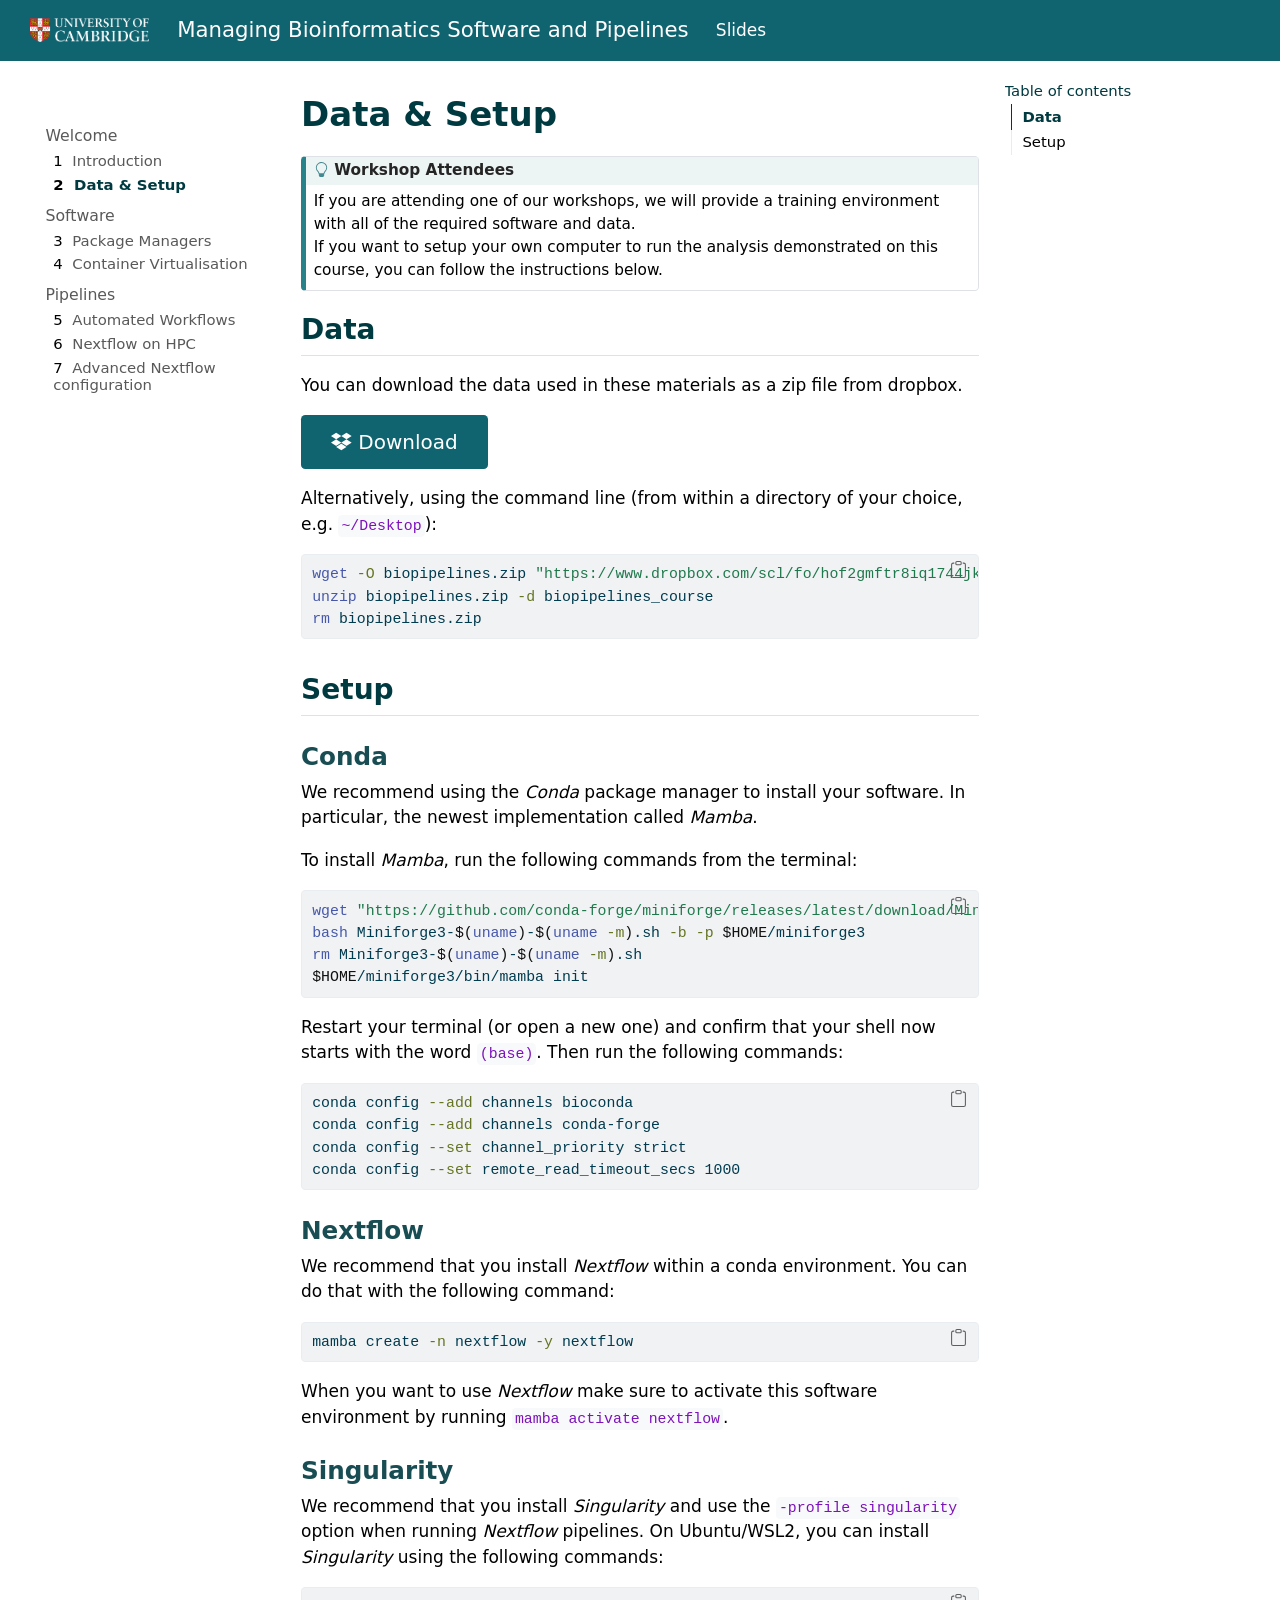
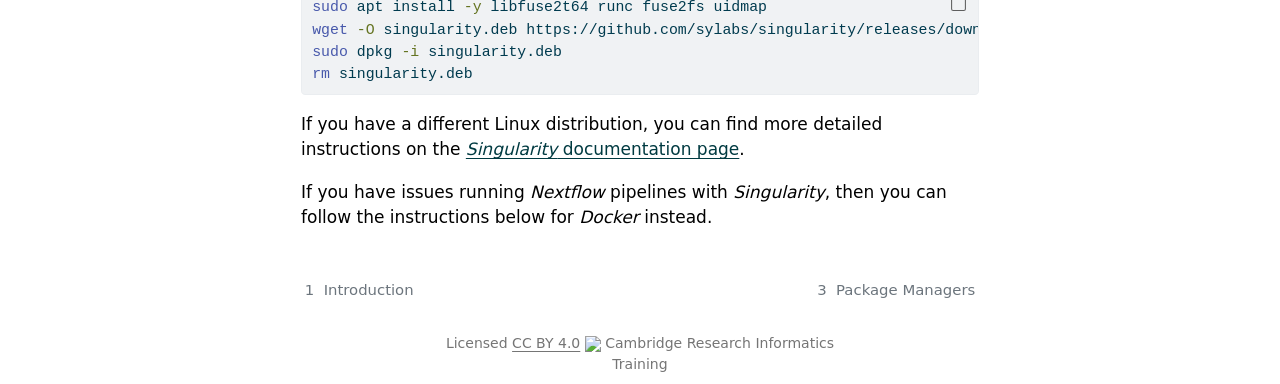
==== commit 2c46689f: "Deploying to gh-pages from @ cambiotraining/bioinformatics-software-pipelines@37e4089e9f9ffa8b41fd08" ====
--- a/setup.html
+++ b/setup.html
@@ -7,7 +7,7 @@
 <meta name="viewport" content="width=device-width, initial-scale=1.0, user-scalable=yes">
 
 
-<title>Data &amp; Setup</title>
+<title>Software &amp; Pipelines</title>
 <style>
 code{white-space: pre-wrap;}
 span.smallcaps{font-variant: small-caps;}
@@ -74,7 +74,8 @@
 <link href="site_libs/quarto-html/quarto-syntax-highlighting-d4d76bf8491c20bad77d141916dc28e1.css" rel="stylesheet" id="quarto-text-highlighting-styles">
 <script src="site_libs/bootstrap/bootstrap.min.js"></script>
 <link href="site_libs/bootstrap/bootstrap-icons.css" rel="stylesheet">
-<link href="site_libs/bootstrap/bootstrap-3131409e74acdee53ca583aefeba5d63.min.css" rel="stylesheet" append-hash="true" id="quarto-bootstrap" data-mode="light">
+<link href="site_libs/bootstrap/bootstrap-0889ae1aad3b9b106752883037ab2c0e.min.css" rel="stylesheet" append-hash="true" id="quarto-bootstrap" data-mode="light">
+<script src="site_libs/quarto-contrib/iconify-2.1.0/iconify-icon.min.js"></script>
 <script id="quarto-search-options" type="application/json">{
   "location": "sidebar",
   "copy-button": false,
@@ -130,15 +131,21 @@
   </li>  
 </ul>
             <ul class="navbar-nav navbar-nav-scroll ms-auto">
-  <li class="nav-item compact">
-    <a class="nav-link" href="https://github.com/cambiotraining/bioinformatics-software-pipelines"> <i class="bi bi-github" role="img" aria-label="Bioinformatics Training Facility GitHub">
-</i> 
-<span class="menu-text"></span></a>
+  <li class="nav-item">
+    <a class="nav-link" href="https://github.com/cambiotraining/bioinformatics-software-pipelines"> 
+<span class="menu-text"><iconify-icon role="img" inline="" icon="fa6-brands:github" style="font-size: 1.25em;" aria-label="Icon github from fa6-brands Iconify.design set." title="CRIT GitHub"></iconify-icon></span></a>
   </li>  
-  <li class="nav-item compact">
-    <a class="nav-link" href="https://twitter.com/bioinfocambs"> <i class="bi bi-twitter" role="img" aria-label="Bioinformatics Training Facility Twitter">
-</i> 
-<span class="menu-text"></span></a>
+  <li class="nav-item">
+    <a class="nav-link" href="https://bsky.app/profile/bioinfocambs.bsky.social"> 
+<span class="menu-text"><iconify-icon role="img" inline="" icon="fa6-brands:bluesky" style="font-size: 1.25em;" aria-label="Icon bluesky from fa6-brands Iconify.design set." title="CRIT Bluesky"></iconify-icon></span></a>
+  </li>  
+  <li class="nav-item">
+    <a class="nav-link" href="https://genomic.social/@BioInfoCambs"> 
+<span class="menu-text"><iconify-icon role="img" inline="" icon="fa6-brands:mastodon" style="font-size: 1.25em;" aria-label="Icon mastodon from fa6-brands Iconify.design set." title="CRIT Mastodon"></iconify-icon></span></a>
+  </li>  
+  <li class="nav-item">
+    <a class="nav-link" href="https://bioinfotraining.bio.cam.ac.uk/"> 
+<span class="menu-text"><iconify-icon role="img" inline="" icon="mdi:web" style="font-size: 1.25em;" aria-label="Icon web from mdi Iconify.design set." title="CRIT Website"></iconify-icon></span></a>
   </li>  
 </ul>
           </div> <!-- /navcollapse -->
@@ -898,7 +905,7 @@
       &nbsp;
     </div>   
     <div class="nav-footer-center">
-<p>Licensed <a href="https://creativecommons.org/licenses/by/4.0/">CC BY 4.0</a> <img src="https://creativecommons.org/images/deed/cc_icon_black_x2.png" class="img-fluid" width="25"> Bioinformatics Training Facility</p>
+<p>Licensed <a href="https://creativecommons.org/licenses/by/4.0/">CC BY 4.0</a> <img src="https://creativecommons.org/images/deed/cc_icon_black_x2.png" class="img-fluid" width="25"> Cambridge Research Informatics Training</p>
 </div>
     <div class="nav-footer-right">
       &nbsp;
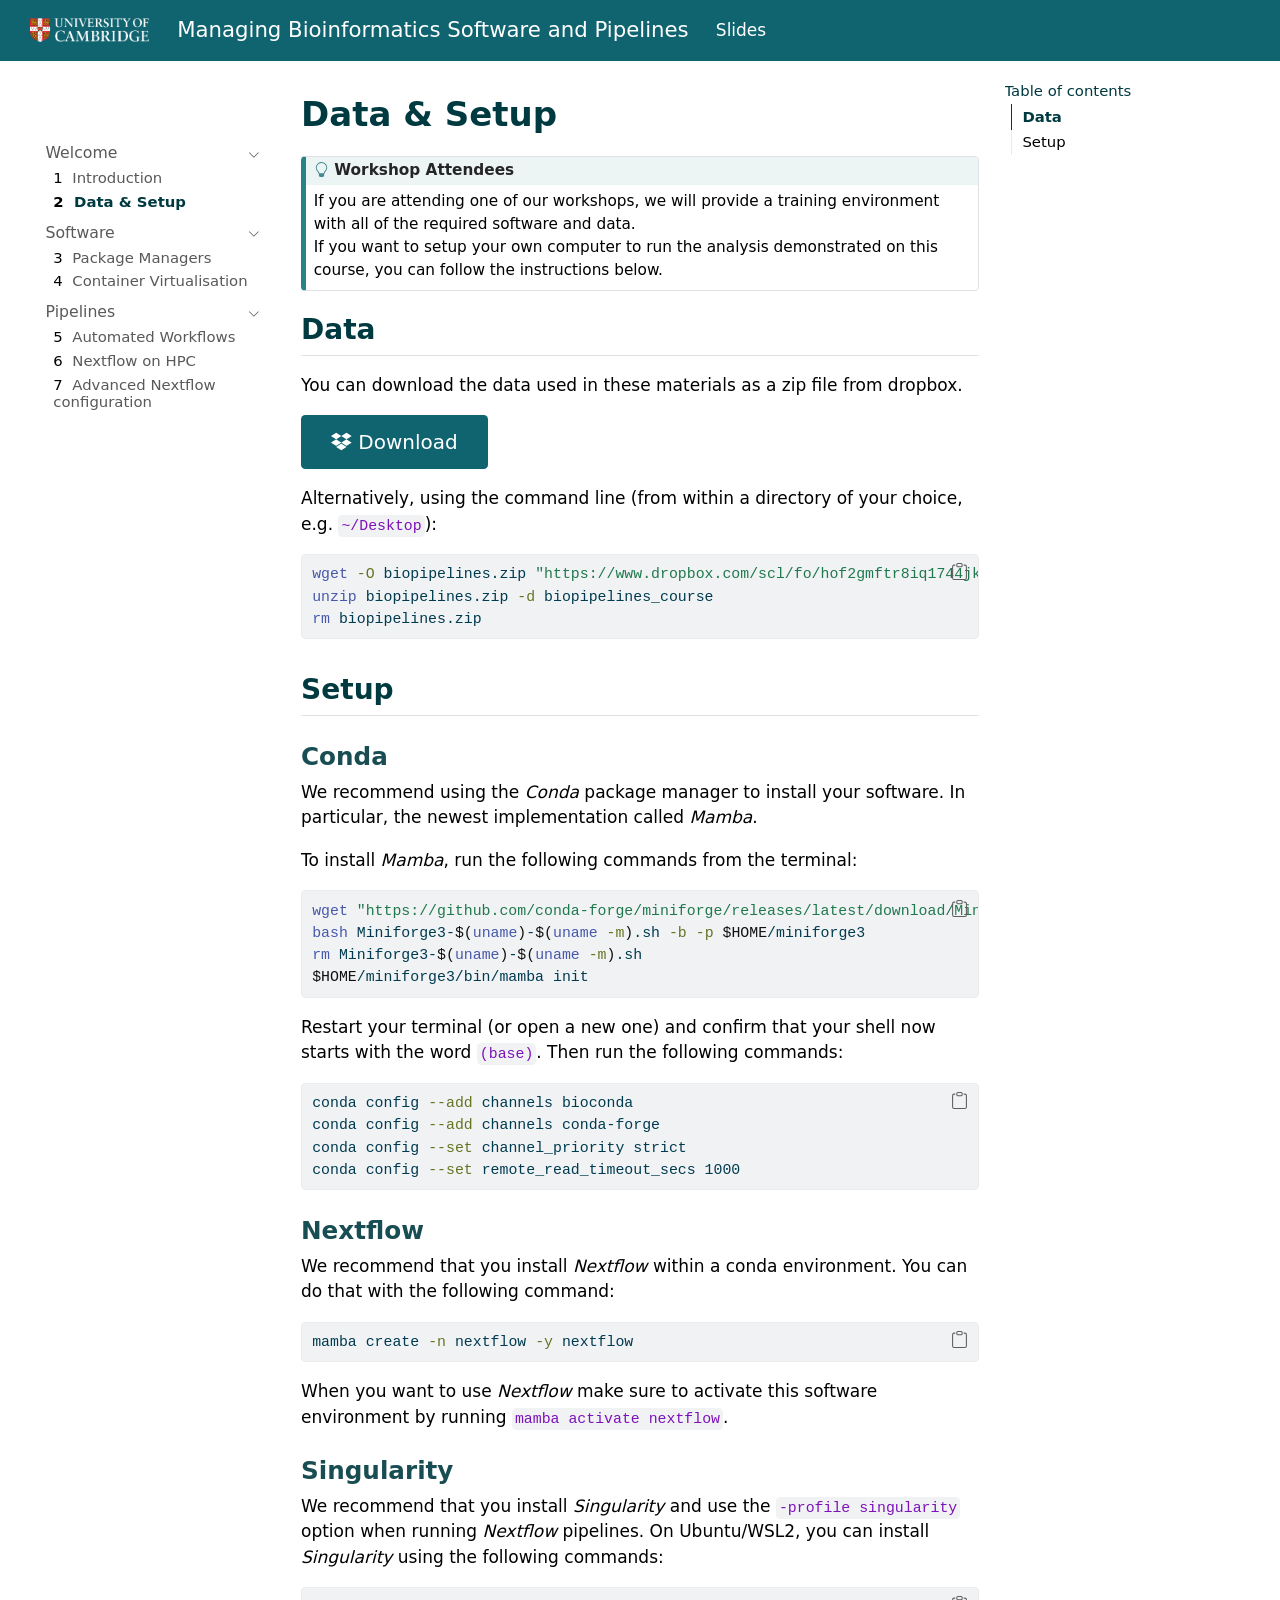
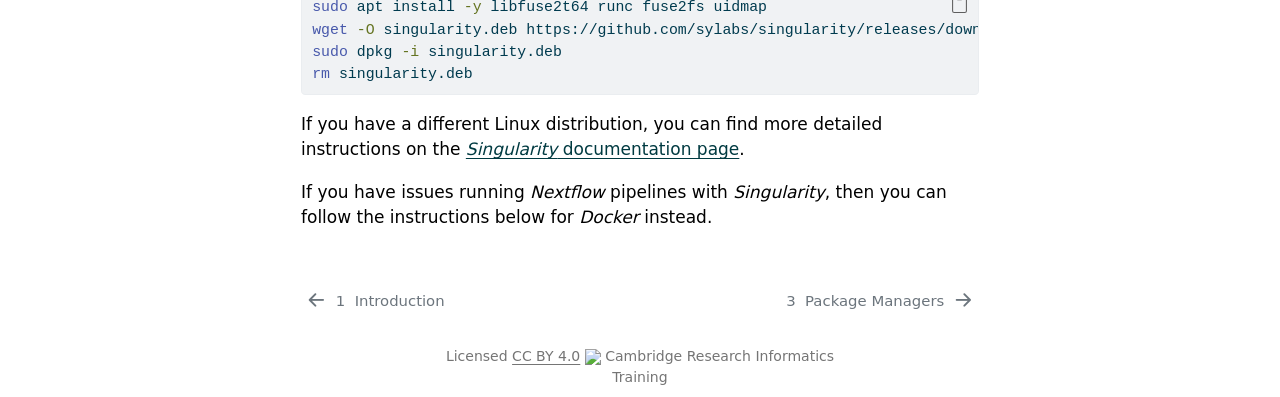
==== commit 13f1beff: "Deploying to gh-pages from @ cambiotraining/bioinformatics-software-pipelines@efc7415ef311292420c57a" ====
--- a/setup.html
+++ b/setup.html
@@ -2,7 +2,7 @@
 <html xmlns="http://www.w3.org/1999/xhtml" lang="en" xml:lang="en"><head>
 
 <meta charset="utf-8">
-<meta name="generator" content="quarto-1.6.43">
+<meta name="generator" content="quarto-1.8.25">
 
 <meta name="viewport" content="width=device-width, initial-scale=1.0, user-scalable=yes">
 
@@ -21,8 +21,9 @@
   vertical-align: middle;
 }
 /* CSS for syntax highlighting */
+html { -webkit-text-size-adjust: 100%; }
 pre > code.sourceCode { white-space: pre; position: relative; }
-pre > code.sourceCode > span { line-height: 1.25; }
+pre > code.sourceCode > span { display: inline-block; line-height: 1.25; }
 pre > code.sourceCode > span:empty { height: 1.2em; }
 .sourceCode { overflow: visible; }
 code.sourceCode > span { color: inherit; text-decoration: inherit; }
@@ -33,7 +34,7 @@
 }
 @media print {
 pre > code.sourceCode { white-space: pre-wrap; }
-pre > code.sourceCode > span { display: inline-block; text-indent: -5em; padding-left: 5em; }
+pre > code.sourceCode > span { text-indent: -5em; padding-left: 5em; }
 }
 pre.numberSource code
   { counter-reset: source-line 0; }
@@ -66,15 +67,17 @@
 <link href="./materials/01-package_managers.html" rel="next">
 <link href="./index.html" rel="prev">
 <link href="site_libs/quarto-contrib/quarto-project/cambiotraining/courseformat/img/university-of-cambridge-favicon.ico" rel="icon">
-<script src="site_libs/quarto-html/quarto.js"></script>
+<script src="site_libs/quarto-html/quarto.js" type="module"></script>
+<script src="site_libs/quarto-html/tabsets/tabsets.js" type="module"></script>
+<script src="site_libs/quarto-html/axe/axe-check.js" type="module"></script>
 <script src="site_libs/quarto-html/popper.min.js"></script>
 <script src="site_libs/quarto-html/tippy.umd.min.js"></script>
 <script src="site_libs/quarto-html/anchor.min.js"></script>
 <link href="site_libs/quarto-html/tippy.css" rel="stylesheet">
-<link href="site_libs/quarto-html/quarto-syntax-highlighting-d4d76bf8491c20bad77d141916dc28e1.css" rel="stylesheet" id="quarto-text-highlighting-styles">
+<link href="site_libs/quarto-html/quarto-syntax-highlighting-7b89279ff1a6dce999919e0e67d4d9ec.css" rel="stylesheet" id="quarto-text-highlighting-styles">
 <script src="site_libs/bootstrap/bootstrap.min.js"></script>
 <link href="site_libs/bootstrap/bootstrap-icons.css" rel="stylesheet">
-<link href="site_libs/bootstrap/bootstrap-0889ae1aad3b9b106752883037ab2c0e.min.css" rel="stylesheet" append-hash="true" id="quarto-bootstrap" data-mode="light">
+<link href="site_libs/bootstrap/bootstrap-92345c9efe84742c7f941ef7709b40c1.min.css" rel="stylesheet" append-hash="true" id="quarto-bootstrap" data-mode="light">
 <script src="site_libs/quarto-contrib/iconify-2.1.0/iconify-icon.min.js"></script>
 <script id="quarto-search-options" type="application/json">{
   "location": "sidebar",
@@ -106,7 +109,7 @@
 
 </head>
 
-<body class="nav-sidebar floating nav-fixed">
+<body class="nav-sidebar floating nav-fixed quarto-light">
 
 <div id="quarto-search-results"></div>
   <header id="quarto-header" class="headroom fixed-top">
@@ -114,7 +117,8 @@
       <div class="navbar-container container-fluid">
       <div class="navbar-brand-container mx-auto">
     <a href="./index.html" class="navbar-brand navbar-brand-logo">
-    <img src="site_libs/quarto-contrib/quarto-project/cambiotraining/courseformat/img/university_crest_reversed.png" alt="" class="navbar-logo">
+    <img src="site_libs/quarto-contrib/quarto-project/cambiotraining/courseformat/img/university_crest_reversed.png" alt="" class="navbar-logo light-content">
+    <img src="site_libs/quarto-contrib/quarto-project/cambiotraining/courseformat/img/university_crest_reversed.png" alt="" class="navbar-logo dark-content">
     </a>
     <a class="navbar-brand" href="./index.html">
     <span class="navbar-title">Managing Bioinformatics Software and Pipelines</span>
@@ -171,6 +175,10 @@
 <div id="quarto-content" class="quarto-container page-columns page-rows-contents page-layout-article page-navbar">
 <!-- sidebar -->
   <nav id="quarto-sidebar" class="sidebar collapse collapse-horizontal quarto-sidebar-collapse-item sidebar-navigation floating overflow-auto">
+    <div class="pt-lg-2 mt-2 text-left sidebar-header">
+      <a href="./index.html" class="sidebar-logo-link">
+      </a>
+      </div>
         <div class="mt-2 flex-shrink-0 align-items-center">
         <div class="sidebar-search">
         <div id="quarto-search" class="" title="Search"></div>
@@ -307,7 +315,7 @@
 <i class="callout-icon"></i>
 </div>
 <div class="callout-title-container flex-fill">
-Workshop Attendees
+<span class="screen-reader-only">Tip</span>Workshop Attendees
 </div>
 </div>
 <div class="callout-body-container callout-body">
@@ -321,9 +329,9 @@
 <!-- Note for Training Developers: add the link to 'href' -->
 <p><a href="https://www.dropbox.com/scl/fo/hof2gmftr8iq1744jkwnd/AOE_vgyKxphI63OAA5dCzqM?rlkey=k929x9ipitvuexrf72u7hbth9&amp;st=muryirlr&amp;dl=0" target="_blank"> <button class="btn"><i class="fab fa-dropbox"></i> Download</button> </a></p>
 <p>Alternatively, using the command line (from within a directory of your choice, e.g.&nbsp;<code>~/Desktop</code>):</p>
-<div class="sourceCode" id="cb1"><pre class="sourceCode bash code-with-copy"><code class="sourceCode bash"><span id="cb1-1"><a href="#cb1-1" aria-hidden="true" tabindex="-1"></a><span class="fu">wget</span> <span class="at">-O</span> biopipelines.zip <span class="st">"https://www.dropbox.com/scl/fo/hof2gmftr8iq1744jkwnd/AOE_vgyKxphI63OAA5dCzqM?rlkey=k929x9ipitvuexrf72u7hbth9&amp;st=muryirlr&amp;dl=1"</span></span>
+<div class="code-copy-outer-scaffold"><div class="sourceCode" id="cb1"><pre class="sourceCode bash code-with-copy"><code class="sourceCode bash"><span id="cb1-1"><a href="#cb1-1" aria-hidden="true" tabindex="-1"></a><span class="fu">wget</span> <span class="at">-O</span> biopipelines.zip <span class="st">"https://www.dropbox.com/scl/fo/hof2gmftr8iq1744jkwnd/AOE_vgyKxphI63OAA5dCzqM?rlkey=k929x9ipitvuexrf72u7hbth9&amp;st=muryirlr&amp;dl=1"</span></span>
 <span id="cb1-2"><a href="#cb1-2" aria-hidden="true" tabindex="-1"></a><span class="fu">unzip</span> biopipelines.zip <span class="at">-d</span> biopipelines_course</span>
-<span id="cb1-3"><a href="#cb1-3" aria-hidden="true" tabindex="-1"></a><span class="fu">rm</span> biopipelines.zip</span></code><button title="Copy to Clipboard" class="code-copy-button"><i class="bi"></i></button></pre></div>
+<span id="cb1-3"><a href="#cb1-3" aria-hidden="true" tabindex="-1"></a><span class="fu">rm</span> biopipelines.zip</span></code></pre></div><button title="Copy to Clipboard" class="code-copy-button"><i class="bi"></i></button></div>
 </section>
 <section id="setup" class="level2">
 <h2 class="anchored" data-anchor-id="setup">Setup</h2>
@@ -331,29 +339,29 @@
 <h3 class="anchored" data-anchor-id="conda">Conda</h3>
 <p>We recommend using the <em>Conda</em> package manager to install your software. In particular, the newest implementation called <em>Mamba</em>.</p>
 <p>To install <em>Mamba</em>, run the following commands from the terminal:</p>
-<div class="sourceCode" id="cb2"><pre class="sourceCode bash code-with-copy"><code class="sourceCode bash"><span id="cb2-1"><a href="#cb2-1" aria-hidden="true" tabindex="-1"></a><span class="fu">wget</span> <span class="st">"https://github.com/conda-forge/miniforge/releases/latest/download/Miniforge3-</span><span class="va">$(</span><span class="fu">uname</span><span class="va">)</span><span class="st">-</span><span class="va">$(</span><span class="fu">uname</span> <span class="at">-m</span><span class="va">)</span><span class="st">.sh"</span></span>
+<div class="code-copy-outer-scaffold"><div class="sourceCode" id="cb2"><pre class="sourceCode bash code-with-copy"><code class="sourceCode bash"><span id="cb2-1"><a href="#cb2-1" aria-hidden="true" tabindex="-1"></a><span class="fu">wget</span> <span class="st">"https://github.com/conda-forge/miniforge/releases/latest/download/Miniforge3-</span><span class="va">$(</span><span class="fu">uname</span><span class="va">)</span><span class="st">-</span><span class="va">$(</span><span class="fu">uname</span> <span class="at">-m</span><span class="va">)</span><span class="st">.sh"</span></span>
 <span id="cb2-2"><a href="#cb2-2" aria-hidden="true" tabindex="-1"></a><span class="fu">bash</span> Miniforge3-<span class="va">$(</span><span class="fu">uname</span><span class="va">)</span>-<span class="va">$(</span><span class="fu">uname</span> <span class="at">-m</span><span class="va">)</span>.sh <span class="at">-b</span> <span class="at">-p</span> <span class="va">$HOME</span>/miniforge3</span>
 <span id="cb2-3"><a href="#cb2-3" aria-hidden="true" tabindex="-1"></a><span class="fu">rm</span> Miniforge3-<span class="va">$(</span><span class="fu">uname</span><span class="va">)</span>-<span class="va">$(</span><span class="fu">uname</span> <span class="at">-m</span><span class="va">)</span>.sh</span>
-<span id="cb2-4"><a href="#cb2-4" aria-hidden="true" tabindex="-1"></a><span class="va">$HOME</span><span class="ex">/miniforge3/bin/mamba</span> init</span></code><button title="Copy to Clipboard" class="code-copy-button"><i class="bi"></i></button></pre></div>
+<span id="cb2-4"><a href="#cb2-4" aria-hidden="true" tabindex="-1"></a><span class="va">$HOME</span><span class="ex">/miniforge3/bin/mamba</span> init</span></code></pre></div><button title="Copy to Clipboard" class="code-copy-button"><i class="bi"></i></button></div>
 <p>Restart your terminal (or open a new one) and confirm that your shell now starts with the word <code>(base)</code>. Then run the following commands:</p>
-<div class="sourceCode" id="cb3"><pre class="sourceCode bash code-with-copy"><code class="sourceCode bash"><span id="cb3-1"><a href="#cb3-1" aria-hidden="true" tabindex="-1"></a><span class="ex">conda</span> config <span class="at">--add</span> channels bioconda</span>
+<div class="code-copy-outer-scaffold"><div class="sourceCode" id="cb3"><pre class="sourceCode bash code-with-copy"><code class="sourceCode bash"><span id="cb3-1"><a href="#cb3-1" aria-hidden="true" tabindex="-1"></a><span class="ex">conda</span> config <span class="at">--add</span> channels bioconda</span>
 <span id="cb3-2"><a href="#cb3-2" aria-hidden="true" tabindex="-1"></a><span class="ex">conda</span> config <span class="at">--add</span> channels conda-forge</span>
 <span id="cb3-3"><a href="#cb3-3" aria-hidden="true" tabindex="-1"></a><span class="ex">conda</span> config <span class="at">--set</span> channel_priority strict</span>
-<span id="cb3-4"><a href="#cb3-4" aria-hidden="true" tabindex="-1"></a><span class="ex">conda</span> config <span class="at">--set</span> remote_read_timeout_secs 1000</span></code><button title="Copy to Clipboard" class="code-copy-button"><i class="bi"></i></button></pre></div>
+<span id="cb3-4"><a href="#cb3-4" aria-hidden="true" tabindex="-1"></a><span class="ex">conda</span> config <span class="at">--set</span> remote_read_timeout_secs 1000</span></code></pre></div><button title="Copy to Clipboard" class="code-copy-button"><i class="bi"></i></button></div>
 </section>
 <section id="nextflow" class="level3">
 <h3 class="anchored" data-anchor-id="nextflow">Nextflow</h3>
 <p>We recommend that you install <em>Nextflow</em> within a conda environment. You can do that with the following command:</p>
-<div class="sourceCode" id="cb4"><pre class="sourceCode bash code-with-copy"><code class="sourceCode bash"><span id="cb4-1"><a href="#cb4-1" aria-hidden="true" tabindex="-1"></a><span class="ex">mamba</span> create <span class="at">-n</span> nextflow <span class="at">-y</span> nextflow</span></code><button title="Copy to Clipboard" class="code-copy-button"><i class="bi"></i></button></pre></div>
+<div class="code-copy-outer-scaffold"><div class="sourceCode" id="cb4"><pre class="sourceCode bash code-with-copy"><code class="sourceCode bash"><span id="cb4-1"><a href="#cb4-1" aria-hidden="true" tabindex="-1"></a><span class="ex">mamba</span> create <span class="at">-n</span> nextflow <span class="at">-y</span> nextflow</span></code></pre></div><button title="Copy to Clipboard" class="code-copy-button"><i class="bi"></i></button></div>
 <p>When you want to use <em>Nextflow</em> make sure to activate this software environment by running <code>mamba activate nextflow</code>.</p>
 </section>
 <section id="singularity" class="level3">
 <h3 class="anchored" data-anchor-id="singularity">Singularity</h3>
 <p>We recommend that you install <em>Singularity</em> and use the <code>-profile singularity</code> option when running <em>Nextflow</em> pipelines. On Ubuntu/WSL2, you can install <em>Singularity</em> using the following commands:</p>
-<div class="sourceCode" id="cb5"><pre class="sourceCode bash code-with-copy"><code class="sourceCode bash"><span id="cb5-1"><a href="#cb5-1" aria-hidden="true" tabindex="-1"></a><span class="fu">sudo</span> apt install <span class="at">-y</span> libfuse2t64 runc fuse2fs uidmap</span>
+<div class="code-copy-outer-scaffold"><div class="sourceCode" id="cb5"><pre class="sourceCode bash code-with-copy"><code class="sourceCode bash"><span id="cb5-1"><a href="#cb5-1" aria-hidden="true" tabindex="-1"></a><span class="fu">sudo</span> apt install <span class="at">-y</span> libfuse2t64 runc fuse2fs uidmap</span>
 <span id="cb5-2"><a href="#cb5-2" aria-hidden="true" tabindex="-1"></a><span class="fu">wget</span> <span class="at">-O</span> singularity.deb https://github.com/sylabs/singularity/releases/download/v4.3.0/singularity-ce_4.3.0-<span class="va">$(</span><span class="ex">lsb_release</span> <span class="at">-cs</span><span class="va">)</span>_amd64.deb</span>
 <span id="cb5-3"><a href="#cb5-3" aria-hidden="true" tabindex="-1"></a><span class="fu">sudo</span> dpkg <span class="at">-i</span> singularity.deb</span>
-<span id="cb5-4"><a href="#cb5-4" aria-hidden="true" tabindex="-1"></a><span class="fu">rm</span> singularity.deb</span></code><button title="Copy to Clipboard" class="code-copy-button"><i class="bi"></i></button></pre></div>
+<span id="cb5-4"><a href="#cb5-4" aria-hidden="true" tabindex="-1"></a><span class="fu">rm</span> singularity.deb</span></code></pre></div><button title="Copy to Clipboard" class="code-copy-button"><i class="bi"></i></button></div>
 <p>If you have a different Linux distribution, you can find more detailed instructions on the <a href="https://docs.sylabs.io/guides/3.0/user-guide/installation.html#install-on-linux"><em>Singularity</em> documentation page</a>.</p>
 <p>If you have issues running <em>Nextflow</em> pipelines with <em>Singularity</em>, then you can follow the instructions below for <em>Docker</em> instead.</p>
 <!-- 
@@ -470,236 +478,243 @@
 
 </main> <!-- /main -->
 <script id="quarto-html-after-body" type="application/javascript">
-window.document.addEventListener("DOMContentLoaded", function (event) {
-  const toggleBodyColorMode = (bsSheetEl) => {
-    const mode = bsSheetEl.getAttribute("data-mode");
-    const bodyEl = window.document.querySelector("body");
-    if (mode === "dark") {
-      bodyEl.classList.add("quarto-dark");
-      bodyEl.classList.remove("quarto-light");
-    } else {
-      bodyEl.classList.add("quarto-light");
-      bodyEl.classList.remove("quarto-dark");
+  window.document.addEventListener("DOMContentLoaded", function (event) {
+    const icon = "";
+    const anchorJS = new window.AnchorJS();
+    anchorJS.options = {
+      placement: 'right',
+      icon: icon
+    };
+    anchorJS.add('.anchored');
+    const isCodeAnnotation = (el) => {
+      for (const clz of el.classList) {
+        if (clz.startsWith('code-annotation-')) {                     
+          return true;
+        }
+      }
+      return false;
     }
-  }
-  const toggleBodyColorPrimary = () => {
-    const bsSheetEl = window.document.querySelector("link#quarto-bootstrap");
-    if (bsSheetEl) {
-      toggleBodyColorMode(bsSheetEl);
+    const onCopySuccess = function(e) {
+      // button target
+      const button = e.trigger;
+      // don't keep focus
+      button.blur();
+      // flash "checked"
+      button.classList.add('code-copy-button-checked');
+      var currentTitle = button.getAttribute("title");
+      button.setAttribute("title", "Copied!");
+      let tooltip;
+      if (window.bootstrap) {
+        button.setAttribute("data-bs-toggle", "tooltip");
+        button.setAttribute("data-bs-placement", "left");
+        button.setAttribute("data-bs-title", "Copied!");
+        tooltip = new bootstrap.Tooltip(button, 
+          { trigger: "manual", 
+            customClass: "code-copy-button-tooltip",
+            offset: [0, -8]});
+        tooltip.show();    
+      }
+      setTimeout(function() {
+        if (tooltip) {
+          tooltip.hide();
+          button.removeAttribute("data-bs-title");
+          button.removeAttribute("data-bs-toggle");
+          button.removeAttribute("data-bs-placement");
+        }
+        button.setAttribute("title", currentTitle);
+        button.classList.remove('code-copy-button-checked');
+      }, 1000);
+      // clear code selection
+      e.clearSelection();
     }
-  }
-  toggleBodyColorPrimary();  
-  const icon = "";
-  const anchorJS = new window.AnchorJS();
-  anchorJS.options = {
-    placement: 'right',
-    icon: icon
-  };
-  anchorJS.add('.anchored');
-  const isCodeAnnotation = (el) => {
-    for (const clz of el.classList) {
-      if (clz.startsWith('code-annotation-')) {                     
-        return true;
-      }
-    }
-    return false;
-  }
-  const onCopySuccess = function(e) {
-    // button target
-    const button = e.trigger;
-    // don't keep focus
-    button.blur();
-    // flash "checked"
-    button.classList.add('code-copy-button-checked');
-    var currentTitle = button.getAttribute("title");
-    button.setAttribute("title", "Copied!");
-    let tooltip;
-    if (window.bootstrap) {
-      button.setAttribute("data-bs-toggle", "tooltip");
-      button.setAttribute("data-bs-placement", "left");
-      button.setAttribute("data-bs-title", "Copied!");
-      tooltip = new bootstrap.Tooltip(button, 
-        { trigger: "manual", 
-          customClass: "code-copy-button-tooltip",
-          offset: [0, -8]});
-      tooltip.show();    
-    }
-    setTimeout(function() {
-      if (tooltip) {
-        tooltip.hide();
-        button.removeAttribute("data-bs-title");
-        button.removeAttribute("data-bs-toggle");
-        button.removeAttribute("data-bs-placement");
-      }
-      button.setAttribute("title", currentTitle);
-      button.classList.remove('code-copy-button-checked');
-    }, 1000);
-    // clear code selection
-    e.clearSelection();
-  }
-  const getTextToCopy = function(trigger) {
-      const codeEl = trigger.previousElementSibling.cloneNode(true);
+    const getTextToCopy = function(trigger) {
+      const outerScaffold = trigger.parentElement.cloneNode(true);
+      const codeEl = outerScaffold.querySelector('code');
       for (const childEl of codeEl.children) {
         if (isCodeAnnotation(childEl)) {
           childEl.remove();
         }
       }
       return codeEl.innerText;
-  }
-  const clipboard = new window.ClipboardJS('.code-copy-button:not([data-in-quarto-modal])', {
-    text: getTextToCopy
-  });
-  clipboard.on('success', onCopySuccess);
-  if (window.document.getElementById('quarto-embedded-source-code-modal')) {
-    const clipboardModal = new window.ClipboardJS('.code-copy-button[data-in-quarto-modal]', {
-      text: getTextToCopy,
-      container: window.document.getElementById('quarto-embedded-source-code-modal')
+    }
+    const clipboard = new window.ClipboardJS('.code-copy-button:not([data-in-quarto-modal])', {
+      text: getTextToCopy
     });
-    clipboardModal.on('success', onCopySuccess);
-  }
-    var localhostRegex = new RegExp(/^(?:http|https):\/\/localhost\:?[0-9]*\//);
-    var mailtoRegex = new RegExp(/^mailto:/);
-      var filterRegex = new RegExp('/' + window.location.host + '/');
-    var isInternal = (href) => {
-        return filterRegex.test(href) || localhostRegex.test(href) || mailtoRegex.test(href);
+    clipboard.on('success', onCopySuccess);
+    if (window.document.getElementById('quarto-embedded-source-code-modal')) {
+      const clipboardModal = new window.ClipboardJS('.code-copy-button[data-in-quarto-modal]', {
+        text: getTextToCopy,
+        container: window.document.getElementById('quarto-embedded-source-code-modal')
+      });
+      clipboardModal.on('success', onCopySuccess);
     }
-    // Inspect non-navigation links and adorn them if external
- 	var links = window.document.querySelectorAll('a[href]:not(.nav-link):not(.navbar-brand):not(.toc-action):not(.sidebar-link):not(.sidebar-item-toggle):not(.pagination-link):not(.no-external):not([aria-hidden]):not(.dropdown-item):not(.quarto-navigation-tool):not(.about-link)');
-    for (var i=0; i<links.length; i++) {
-      const link = links[i];
-      if (!isInternal(link.href)) {
-        // undo the damage that might have been done by quarto-nav.js in the case of
-        // links that we want to consider external
-        if (link.dataset.originalHref !== undefined) {
-          link.href = link.dataset.originalHref;
-        }
-      }
+      var localhostRegex = new RegExp(/^(?:http|https):\/\/localhost\:?[0-9]*\//);
+      var mailtoRegex = new RegExp(/^mailto:/);
+        var filterRegex = new RegExp('/' + window.location.host + '/');
+      var isInternal = (href) => {
+          return filterRegex.test(href) || localhostRegex.test(href) || mailtoRegex.test(href);
+      }
+      // Inspect non-navigation links and adorn them if external
+     var links = window.document.querySelectorAll('a[href]:not(.nav-link):not(.navbar-brand):not(.toc-action):not(.sidebar-link):not(.sidebar-item-toggle):not(.pagination-link):not(.no-external):not([aria-hidden]):not(.dropdown-item):not(.quarto-navigation-tool):not(.about-link)');
+      for (var i=0; i<links.length; i++) {
+        const link = links[i];
+        if (!isInternal(link.href)) {
+          // undo the damage that might have been done by quarto-nav.js in the case of
+          // links that we want to consider external
+          if (link.dataset.originalHref !== undefined) {
+            link.href = link.dataset.originalHref;
+          }
+        }
+      }
+    function tippyHover(el, contentFn, onTriggerFn, onUntriggerFn) {
+      const config = {
+        allowHTML: true,
+        maxWidth: 500,
+        delay: 100,
+        arrow: false,
+        appendTo: function(el) {
+            return el.parentElement;
+        },
+        interactive: true,
+        interactiveBorder: 10,
+        theme: 'quarto',
+        placement: 'bottom-start',
+      };
+      if (contentFn) {
+        config.content = contentFn;
+      }
+      if (onTriggerFn) {
+        config.onTrigger = onTriggerFn;
+      }
+      if (onUntriggerFn) {
+        config.onUntrigger = onUntriggerFn;
+      }
+      window.tippy(el, config); 
     }
-  function tippyHover(el, contentFn, onTriggerFn, onUntriggerFn) {
-    const config = {
-      allowHTML: true,
-      maxWidth: 500,
-      delay: 100,
-      arrow: false,
-      appendTo: function(el) {
-          return el.parentElement;
-      },
-      interactive: true,
-      interactiveBorder: 10,
-      theme: 'quarto',
-      placement: 'bottom-start',
-    };
-    if (contentFn) {
-      config.content = contentFn;
+    const noterefs = window.document.querySelectorAll('a[role="doc-noteref"]');
+    for (var i=0; i<noterefs.length; i++) {
+      const ref = noterefs[i];
+      tippyHover(ref, function() {
+        // use id or data attribute instead here
+        let href = ref.getAttribute('data-footnote-href') || ref.getAttribute('href');
+        try { href = new URL(href).hash; } catch {}
+        const id = href.replace(/^#\/?/, "");
+        const note = window.document.getElementById(id);
+        if (note) {
+          return note.innerHTML;
+        } else {
+          return "";
+        }
+      });
     }
-    if (onTriggerFn) {
-      config.onTrigger = onTriggerFn;
-    }
-    if (onUntriggerFn) {
-      config.onUntrigger = onUntriggerFn;
-    }
-    window.tippy(el, config); 
-  }
-  const noterefs = window.document.querySelectorAll('a[role="doc-noteref"]');
-  for (var i=0; i<noterefs.length; i++) {
-    const ref = noterefs[i];
-    tippyHover(ref, function() {
-      // use id or data attribute instead here
-      let href = ref.getAttribute('data-footnote-href') || ref.getAttribute('href');
-      try { href = new URL(href).hash; } catch {}
-      const id = href.replace(/^#\/?/, "");
-      const note = window.document.getElementById(id);
-      if (note) {
-        return note.innerHTML;
+    const xrefs = window.document.querySelectorAll('a.quarto-xref');
+    const processXRef = (id, note) => {
+      // Strip column container classes
+      const stripColumnClz = (el) => {
+        el.classList.remove("page-full", "page-columns");
+        if (el.children) {
+          for (const child of el.children) {
+            stripColumnClz(child);
+          }
+        }
+      }
+      stripColumnClz(note)
+      if (id === null || id.startsWith('sec-')) {
+        // Special case sections, only their first couple elements
+        const container = document.createElement("div");
+        if (note.children && note.children.length > 2) {
+          container.appendChild(note.children[0].cloneNode(true));
+          for (let i = 1; i < note.children.length; i++) {
+            const child = note.children[i];
+            if (child.tagName === "P" && child.innerText === "") {
+              continue;
+            } else {
+              container.appendChild(child.cloneNode(true));
+              break;
+            }
+          }
+          if (window.Quarto?.typesetMath) {
+            window.Quarto.typesetMath(container);
+          }
+          return container.innerHTML
+        } else {
+          if (window.Quarto?.typesetMath) {
+            window.Quarto.typesetMath(note);
+          }
+          return note.innerHTML;
+        }
       } else {
-        return "";
-      }
-    });
-  }
-  const xrefs = window.document.querySelectorAll('a.quarto-xref');
-  const processXRef = (id, note) => {
-    // Strip column container classes
-    const stripColumnClz = (el) => {
-      el.classList.remove("page-full", "page-columns");
-      if (el.children) {
-        for (const child of el.children) {
-          stripColumnClz(child);
-        }
-      }
-    }
-    stripColumnClz(note)
-    if (id === null || id.startsWith('sec-')) {
-      // Special case sections, only their first couple elements
-      const container = document.createElement("div");
-      if (note.children && note.children.length > 2) {
-        container.appendChild(note.children[0].cloneNode(true));
-        for (let i = 1; i < note.children.length; i++) {
-          const child = note.children[i];
-          if (child.tagName === "P" && child.innerText === "") {
-            continue;
-          } else {
-            container.appendChild(child.cloneNode(true));
-            break;
-          }
-        }
-        if (window.Quarto?.typesetMath) {
-          window.Quarto.typesetMath(container);
-        }
-        return container.innerHTML
-      } else {
+        // Remove any anchor links if they are present
+        const anchorLink = note.querySelector('a.anchorjs-link');
+        if (anchorLink) {
+          anchorLink.remove();
+        }
         if (window.Quarto?.typesetMath) {
           window.Quarto.typesetMath(note);
         }
-        return note.innerHTML;
-      }
-    } else {
-      // Remove any anchor links if they are present
-      const anchorLink = note.querySelector('a.anchorjs-link');
-      if (anchorLink) {
-        anchorLink.remove();
-      }
-      if (window.Quarto?.typesetMath) {
-        window.Quarto.typesetMath(note);
-      }
-      if (note.classList.contains("callout")) {
-        return note.outerHTML;
-      } else {
-        return note.innerHTML;
+        if (note.classList.contains("callout")) {
+          return note.outerHTML;
+        } else {
+          return note.innerHTML;
+        }
       }
     }
-  }
-  for (var i=0; i<xrefs.length; i++) {
-    const xref = xrefs[i];
-    tippyHover(xref, undefined, function(instance) {
-      instance.disable();
-      let url = xref.getAttribute('href');
-      let hash = undefined; 
-      if (url.startsWith('#')) {
-        hash = url;
-      } else {
-        try { hash = new URL(url).hash; } catch {}
-      }
-      if (hash) {
-        const id = hash.replace(/^#\/?/, "");
-        const note = window.document.getElementById(id);
-        if (note !== null) {
-          try {
-            const html = processXRef(id, note.cloneNode(true));
-            instance.setContent(html);
-          } finally {
-            instance.enable();
-            instance.show();
+    for (var i=0; i<xrefs.length; i++) {
+      const xref = xrefs[i];
+      tippyHover(xref, undefined, function(instance) {
+        instance.disable();
+        let url = xref.getAttribute('href');
+        let hash = undefined; 
+        if (url.startsWith('#')) {
+          hash = url;
+        } else {
+          try { hash = new URL(url).hash; } catch {}
+        }
+        if (hash) {
+          const id = hash.replace(/^#\/?/, "");
+          const note = window.document.getElementById(id);
+          if (note !== null) {
+            try {
+              const html = processXRef(id, note.cloneNode(true));
+              instance.setContent(html);
+            } finally {
+              instance.enable();
+              instance.show();
+            }
+          } else {
+            // See if we can fetch this
+            fetch(url.split('#')[0])
+            .then(res => res.text())
+            .then(html => {
+              const parser = new DOMParser();
+              const htmlDoc = parser.parseFromString(html, "text/html");
+              const note = htmlDoc.getElementById(id);
+              if (note !== null) {
+                const html = processXRef(id, note);
+                instance.setContent(html);
+              } 
+            }).finally(() => {
+              instance.enable();
+              instance.show();
+            });
           }
         } else {
-          // See if we can fetch this
-          fetch(url.split('#')[0])
+          // See if we can fetch a full url (with no hash to target)
+          // This is a special case and we should probably do some content thinning / targeting
+          fetch(url)
           .then(res => res.text())
           .then(html => {
             const parser = new DOMParser();
             const htmlDoc = parser.parseFromString(html, "text/html");
-            const note = htmlDoc.getElementById(id);
+            const note = htmlDoc.querySelector('main.content');
             if (note !== null) {
-              const html = processXRef(id, note);
+              // This should only happen for chapter cross references
+              // (since there is no id in the URL)
+              // remove the first header
+              if (note.children.length > 0 && note.children[0].tagName === "HEADER") {
+                note.children[0].remove();
+              }
+              const html = processXRef(null, note);
               instance.setContent(html);
             } 
           }).finally(() => {
@@ -707,185 +722,161 @@
             instance.show();
           });
         }
-      } else {
-        // See if we can fetch a full url (with no hash to target)
-        // This is a special case and we should probably do some content thinning / targeting
-        fetch(url)
-        .then(res => res.text())
-        .then(html => {
-          const parser = new DOMParser();
-          const htmlDoc = parser.parseFromString(html, "text/html");
-          const note = htmlDoc.querySelector('main.content');
-          if (note !== null) {
-            // This should only happen for chapter cross references
-            // (since there is no id in the URL)
-            // remove the first header
-            if (note.children.length > 0 && note.children[0].tagName === "HEADER") {
-              note.children[0].remove();
-            }
-            const html = processXRef(null, note);
-            instance.setContent(html);
-          } 
-        }).finally(() => {
-          instance.enable();
-          instance.show();
-        });
-      }
-    }, function(instance) {
-    });
-  }
-      let selectedAnnoteEl;
-      const selectorForAnnotation = ( cell, annotation) => {
-        let cellAttr = 'data-code-cell="' + cell + '"';
-        let lineAttr = 'data-code-annotation="' +  annotation + '"';
-        const selector = 'span[' + cellAttr + '][' + lineAttr + ']';
-        return selector;
-      }
-      const selectCodeLines = (annoteEl) => {
-        const doc = window.document;
-        const targetCell = annoteEl.getAttribute("data-target-cell");
-        const targetAnnotation = annoteEl.getAttribute("data-target-annotation");
-        const annoteSpan = window.document.querySelector(selectorForAnnotation(targetCell, targetAnnotation));
-        const lines = annoteSpan.getAttribute("data-code-lines").split(",");
-        const lineIds = lines.map((line) => {
-          return targetCell + "-" + line;
-        })
-        let top = null;
-        let height = null;
-        let parent = null;
-        if (lineIds.length > 0) {
-            //compute the position of the single el (top and bottom and make a div)
-            const el = window.document.getElementById(lineIds[0]);
-            top = el.offsetTop;
-            height = el.offsetHeight;
-            parent = el.parentElement.parentElement;
-          if (lineIds.length > 1) {
-            const lastEl = window.document.getElementById(lineIds[lineIds.length - 1]);
-            const bottom = lastEl.offsetTop + lastEl.offsetHeight;
-            height = bottom - top;
-          }
-          if (top !== null && height !== null && parent !== null) {
-            // cook up a div (if necessary) and position it 
-            let div = window.document.getElementById("code-annotation-line-highlight");
-            if (div === null) {
-              div = window.document.createElement("div");
-              div.setAttribute("id", "code-annotation-line-highlight");
-              div.style.position = 'absolute';
-              parent.appendChild(div);
-            }
-            div.style.top = top - 2 + "px";
-            div.style.height = height + 4 + "px";
-            div.style.left = 0;
-            let gutterDiv = window.document.getElementById("code-annotation-line-highlight-gutter");
-            if (gutterDiv === null) {
-              gutterDiv = window.document.createElement("div");
-              gutterDiv.setAttribute("id", "code-annotation-line-highlight-gutter");
-              gutterDiv.style.position = 'absolute';
-              const codeCell = window.document.getElementById(targetCell);
-              const gutter = codeCell.querySelector('.code-annotation-gutter');
-              gutter.appendChild(gutterDiv);
-            }
-            gutterDiv.style.top = top - 2 + "px";
-            gutterDiv.style.height = height + 4 + "px";
-          }
-          selectedAnnoteEl = annoteEl;
-        }
-      };
-      const unselectCodeLines = () => {
-        const elementsIds = ["code-annotation-line-highlight", "code-annotation-line-highlight-gutter"];
-        elementsIds.forEach((elId) => {
-          const div = window.document.getElementById(elId);
-          if (div) {
-            div.remove();
-          }
-        });
-        selectedAnnoteEl = undefined;
-      };
-        // Handle positioning of the toggle
-    window.addEventListener(
-      "resize",
-      throttle(() => {
-        elRect = undefined;
-        if (selectedAnnoteEl) {
-          selectCodeLines(selectedAnnoteEl);
-        }
-      }, 10)
-    );
-    function throttle(fn, ms) {
-    let throttle = false;
-    let timer;
-      return (...args) => {
-        if(!throttle) { // first call gets through
-            fn.apply(this, args);
-            throttle = true;
-        } else { // all the others get throttled
-            if(timer) clearTimeout(timer); // cancel #2
-            timer = setTimeout(() => {
-              fn.apply(this, args);
-              timer = throttle = false;
-            }, ms);
-        }
-      };
-    }
-      // Attach click handler to the DT
-      const annoteDls = window.document.querySelectorAll('dt[data-target-cell]');
-      for (const annoteDlNode of annoteDls) {
-        annoteDlNode.addEventListener('click', (event) => {
-          const clickedEl = event.target;
-          if (clickedEl !== selectedAnnoteEl) {
-            unselectCodeLines();
-            const activeEl = window.document.querySelector('dt[data-target-cell].code-annotation-active');
-            if (activeEl) {
-              activeEl.classList.remove('code-annotation-active');
-            }
-            selectCodeLines(clickedEl);
-            clickedEl.classList.add('code-annotation-active');
-          } else {
-            // Unselect the line
-            unselectCodeLines();
-            clickedEl.classList.remove('code-annotation-active');
-          }
-        });
-      }
-  const findCites = (el) => {
-    const parentEl = el.parentElement;
-    if (parentEl) {
-      const cites = parentEl.dataset.cites;
-      if (cites) {
-        return {
-          el,
-          cites: cites.split(' ')
-        };
-      } else {
-        return findCites(el.parentElement)
-      }
-    } else {
-      return undefined;
-    }
-  };
-  var bibliorefs = window.document.querySelectorAll('a[role="doc-biblioref"]');
-  for (var i=0; i<bibliorefs.length; i++) {
-    const ref = bibliorefs[i];
-    const citeInfo = findCites(ref);
-    if (citeInfo) {
-      tippyHover(citeInfo.el, function() {
-        var popup = window.document.createElement('div');
-        citeInfo.cites.forEach(function(cite) {
-          var citeDiv = window.document.createElement('div');
-          citeDiv.classList.add('hanging-indent');
-          citeDiv.classList.add('csl-entry');
-          var biblioDiv = window.document.getElementById('ref-' + cite);
-          if (biblioDiv) {
-            citeDiv.innerHTML = biblioDiv.innerHTML;
-          }
-          popup.appendChild(citeDiv);
-        });
-        return popup.innerHTML;
+      }, function(instance) {
       });
     }
-  }
-});
-</script>
+        let selectedAnnoteEl;
+        const selectorForAnnotation = ( cell, annotation) => {
+          let cellAttr = 'data-code-cell="' + cell + '"';
+          let lineAttr = 'data-code-annotation="' +  annotation + '"';
+          const selector = 'span[' + cellAttr + '][' + lineAttr + ']';
+          return selector;
+        }
+        const selectCodeLines = (annoteEl) => {
+          const doc = window.document;
+          const targetCell = annoteEl.getAttribute("data-target-cell");
+          const targetAnnotation = annoteEl.getAttribute("data-target-annotation");
+          const annoteSpan = window.document.querySelector(selectorForAnnotation(targetCell, targetAnnotation));
+          const lines = annoteSpan.getAttribute("data-code-lines").split(",");
+          const lineIds = lines.map((line) => {
+            return targetCell + "-" + line;
+          })
+          let top = null;
+          let height = null;
+          let parent = null;
+          if (lineIds.length > 0) {
+              //compute the position of the single el (top and bottom and make a div)
+              const el = window.document.getElementById(lineIds[0]);
+              top = el.offsetTop;
+              height = el.offsetHeight;
+              parent = el.parentElement.parentElement;
+            if (lineIds.length > 1) {
+              const lastEl = window.document.getElementById(lineIds[lineIds.length - 1]);
+              const bottom = lastEl.offsetTop + lastEl.offsetHeight;
+              height = bottom - top;
+            }
+            if (top !== null && height !== null && parent !== null) {
+              // cook up a div (if necessary) and position it 
+              let div = window.document.getElementById("code-annotation-line-highlight");
+              if (div === null) {
+                div = window.document.createElement("div");
+                div.setAttribute("id", "code-annotation-line-highlight");
+                div.style.position = 'absolute';
+                parent.appendChild(div);
+              }
+              div.style.top = top - 2 + "px";
+              div.style.height = height + 4 + "px";
+              div.style.left = 0;
+              let gutterDiv = window.document.getElementById("code-annotation-line-highlight-gutter");
+              if (gutterDiv === null) {
+                gutterDiv = window.document.createElement("div");
+                gutterDiv.setAttribute("id", "code-annotation-line-highlight-gutter");
+                gutterDiv.style.position = 'absolute';
+                const codeCell = window.document.getElementById(targetCell);
+                const gutter = codeCell.querySelector('.code-annotation-gutter');
+                gutter.appendChild(gutterDiv);
+              }
+              gutterDiv.style.top = top - 2 + "px";
+              gutterDiv.style.height = height + 4 + "px";
+            }
+            selectedAnnoteEl = annoteEl;
+          }
+        };
+        const unselectCodeLines = () => {
+          const elementsIds = ["code-annotation-line-highlight", "code-annotation-line-highlight-gutter"];
+          elementsIds.forEach((elId) => {
+            const div = window.document.getElementById(elId);
+            if (div) {
+              div.remove();
+            }
+          });
+          selectedAnnoteEl = undefined;
+        };
+          // Handle positioning of the toggle
+      window.addEventListener(
+        "resize",
+        throttle(() => {
+          elRect = undefined;
+          if (selectedAnnoteEl) {
+            selectCodeLines(selectedAnnoteEl);
+          }
+        }, 10)
+      );
+      function throttle(fn, ms) {
+      let throttle = false;
+      let timer;
+        return (...args) => {
+          if(!throttle) { // first call gets through
+              fn.apply(this, args);
+              throttle = true;
+          } else { // all the others get throttled
+              if(timer) clearTimeout(timer); // cancel #2
+              timer = setTimeout(() => {
+                fn.apply(this, args);
+                timer = throttle = false;
+              }, ms);
+          }
+        };
+      }
+        // Attach click handler to the DT
+        const annoteDls = window.document.querySelectorAll('dt[data-target-cell]');
+        for (const annoteDlNode of annoteDls) {
+          annoteDlNode.addEventListener('click', (event) => {
+            const clickedEl = event.target;
+            if (clickedEl !== selectedAnnoteEl) {
+              unselectCodeLines();
+              const activeEl = window.document.querySelector('dt[data-target-cell].code-annotation-active');
+              if (activeEl) {
+                activeEl.classList.remove('code-annotation-active');
+              }
+              selectCodeLines(clickedEl);
+              clickedEl.classList.add('code-annotation-active');
+            } else {
+              // Unselect the line
+              unselectCodeLines();
+              clickedEl.classList.remove('code-annotation-active');
+            }
+          });
+        }
+    const findCites = (el) => {
+      const parentEl = el.parentElement;
+      if (parentEl) {
+        const cites = parentEl.dataset.cites;
+        if (cites) {
+          return {
+            el,
+            cites: cites.split(' ')
+          };
+        } else {
+          return findCites(el.parentElement)
+        }
+      } else {
+        return undefined;
+      }
+    };
+    var bibliorefs = window.document.querySelectorAll('a[role="doc-biblioref"]');
+    for (var i=0; i<bibliorefs.length; i++) {
+      const ref = bibliorefs[i];
+      const citeInfo = findCites(ref);
+      if (citeInfo) {
+        tippyHover(citeInfo.el, function() {
+          var popup = window.document.createElement('div');
+          citeInfo.cites.forEach(function(cite) {
+            var citeDiv = window.document.createElement('div');
+            citeDiv.classList.add('hanging-indent');
+            citeDiv.classList.add('csl-entry');
+            var biblioDiv = window.document.getElementById('ref-' + cite);
+            if (biblioDiv) {
+              citeDiv.innerHTML = biblioDiv.innerHTML;
+            }
+            popup.appendChild(citeDiv);
+          });
+          return popup.innerHTML;
+        });
+      }
+    }
+  });
+  </script>
 <nav class="page-navigation">
   <div class="nav-page nav-page-previous">
       <a href="./index.html" class="pagination-link" aria-label="Introduction">
--- a/site_libs/quarto-html/quarto-syntax-highlighting-7b89279ff1a6dce999919e0e67d4d9ec.css
+++ b/site_libs/quarto-html/quarto-syntax-highlighting-7b89279ff1a6dce999919e0e67d4d9ec.css
@@ -0,0 +1,236 @@
+/* quarto syntax highlight colors */
+:root {
+  --quarto-hl-ot-color: #003B4F;
+  --quarto-hl-at-color: #657422;
+  --quarto-hl-ss-color: #20794D;
+  --quarto-hl-an-color: #5E5E5E;
+  --quarto-hl-fu-color: #4758AB;
+  --quarto-hl-st-color: #20794D;
+  --quarto-hl-cf-color: #003B4F;
+  --quarto-hl-op-color: #5E5E5E;
+  --quarto-hl-er-color: #AD0000;
+  --quarto-hl-bn-color: #AD0000;
+  --quarto-hl-al-color: #AD0000;
+  --quarto-hl-va-color: #111111;
+  --quarto-hl-bu-color: inherit;
+  --quarto-hl-ex-color: inherit;
+  --quarto-hl-pp-color: #AD0000;
+  --quarto-hl-in-color: #5E5E5E;
+  --quarto-hl-vs-color: #20794D;
+  --quarto-hl-wa-color: #5E5E5E;
+  --quarto-hl-do-color: #5E5E5E;
+  --quarto-hl-im-color: #00769E;
+  --quarto-hl-ch-color: #20794D;
+  --quarto-hl-dt-color: #AD0000;
+  --quarto-hl-fl-color: #AD0000;
+  --quarto-hl-co-color: #5E5E5E;
+  --quarto-hl-cv-color: #5E5E5E;
+  --quarto-hl-cn-color: #8f5902;
+  --quarto-hl-sc-color: #5E5E5E;
+  --quarto-hl-dv-color: #AD0000;
+  --quarto-hl-kw-color: #003B4F;
+}
+
+/* other quarto variables */
+:root {
+  --quarto-font-monospace: SFMono-Regular, Menlo, Monaco, Consolas, "Liberation Mono", "Courier New", monospace;
+}
+
+/* syntax highlight based on Pandoc's rules */
+pre > code.sourceCode > span {
+  color: #003B4F;
+}
+
+code.sourceCode > span {
+  color: #003B4F;
+}
+
+div.sourceCode,
+div.sourceCode pre.sourceCode {
+  color: #003B4F;
+}
+
+/* Normal */
+code span {
+  color: #003B4F;
+}
+
+/* Alert */
+code span.al {
+  color: #AD0000;
+  font-style: inherit;
+}
+
+/* Annotation */
+code span.an {
+  color: #5E5E5E;
+  font-style: inherit;
+}
+
+/* Attribute */
+code span.at {
+  color: #657422;
+  font-style: inherit;
+}
+
+/* BaseN */
+code span.bn {
+  color: #AD0000;
+  font-style: inherit;
+}
+
+/* BuiltIn */
+code span.bu {
+  font-style: inherit;
+}
+
+/* ControlFlow */
+code span.cf {
+  color: #003B4F;
+  font-weight: bold;
+  font-style: inherit;
+}
+
+/* Char */
+code span.ch {
+  color: #20794D;
+  font-style: inherit;
+}
+
+/* Constant */
+code span.cn {
+  color: #8f5902;
+  font-style: inherit;
+}
+
+/* Comment */
+code span.co {
+  color: #5E5E5E;
+  font-style: inherit;
+}
+
+/* CommentVar */
+code span.cv {
+  color: #5E5E5E;
+  font-style: italic;
+}
+
+/* Documentation */
+code span.do {
+  color: #5E5E5E;
+  font-style: italic;
+}
+
+/* DataType */
+code span.dt {
+  color: #AD0000;
+  font-style: inherit;
+}
+
+/* DecVal */
+code span.dv {
+  color: #AD0000;
+  font-style: inherit;
+}
+
+/* Error */
+code span.er {
+  color: #AD0000;
+  font-style: inherit;
+}
+
+/* Extension */
+code span.ex {
+  font-style: inherit;
+}
+
+/* Float */
+code span.fl {
+  color: #AD0000;
+  font-style: inherit;
+}
+
+/* Function */
+code span.fu {
+  color: #4758AB;
+  font-style: inherit;
+}
+
+/* Import */
+code span.im {
+  color: #00769E;
+  font-style: inherit;
+}
+
+/* Information */
+code span.in {
+  color: #5E5E5E;
+  font-style: inherit;
+}
+
+/* Keyword */
+code span.kw {
+  color: #003B4F;
+  font-weight: bold;
+  font-style: inherit;
+}
+
+/* Operator */
+code span.op {
+  color: #5E5E5E;
+  font-style: inherit;
+}
+
+/* Other */
+code span.ot {
+  color: #003B4F;
+  font-style: inherit;
+}
+
+/* Preprocessor */
+code span.pp {
+  color: #AD0000;
+  font-style: inherit;
+}
+
+/* SpecialChar */
+code span.sc {
+  color: #5E5E5E;
+  font-style: inherit;
+}
+
+/* SpecialString */
+code span.ss {
+  color: #20794D;
+  font-style: inherit;
+}
+
+/* String */
+code span.st {
+  color: #20794D;
+  font-style: inherit;
+}
+
+/* Variable */
+code span.va {
+  color: #111111;
+  font-style: inherit;
+}
+
+/* VerbatimString */
+code span.vs {
+  color: #20794D;
+  font-style: inherit;
+}
+
+/* Warning */
+code span.wa {
+  color: #5E5E5E;
+  font-style: italic;
+}
+
+.prevent-inlining {
+  content: "</";
+}
+
+/*# sourceMappingURL=3944bc705cfaf4c80e56f77c5205168a.css.map */
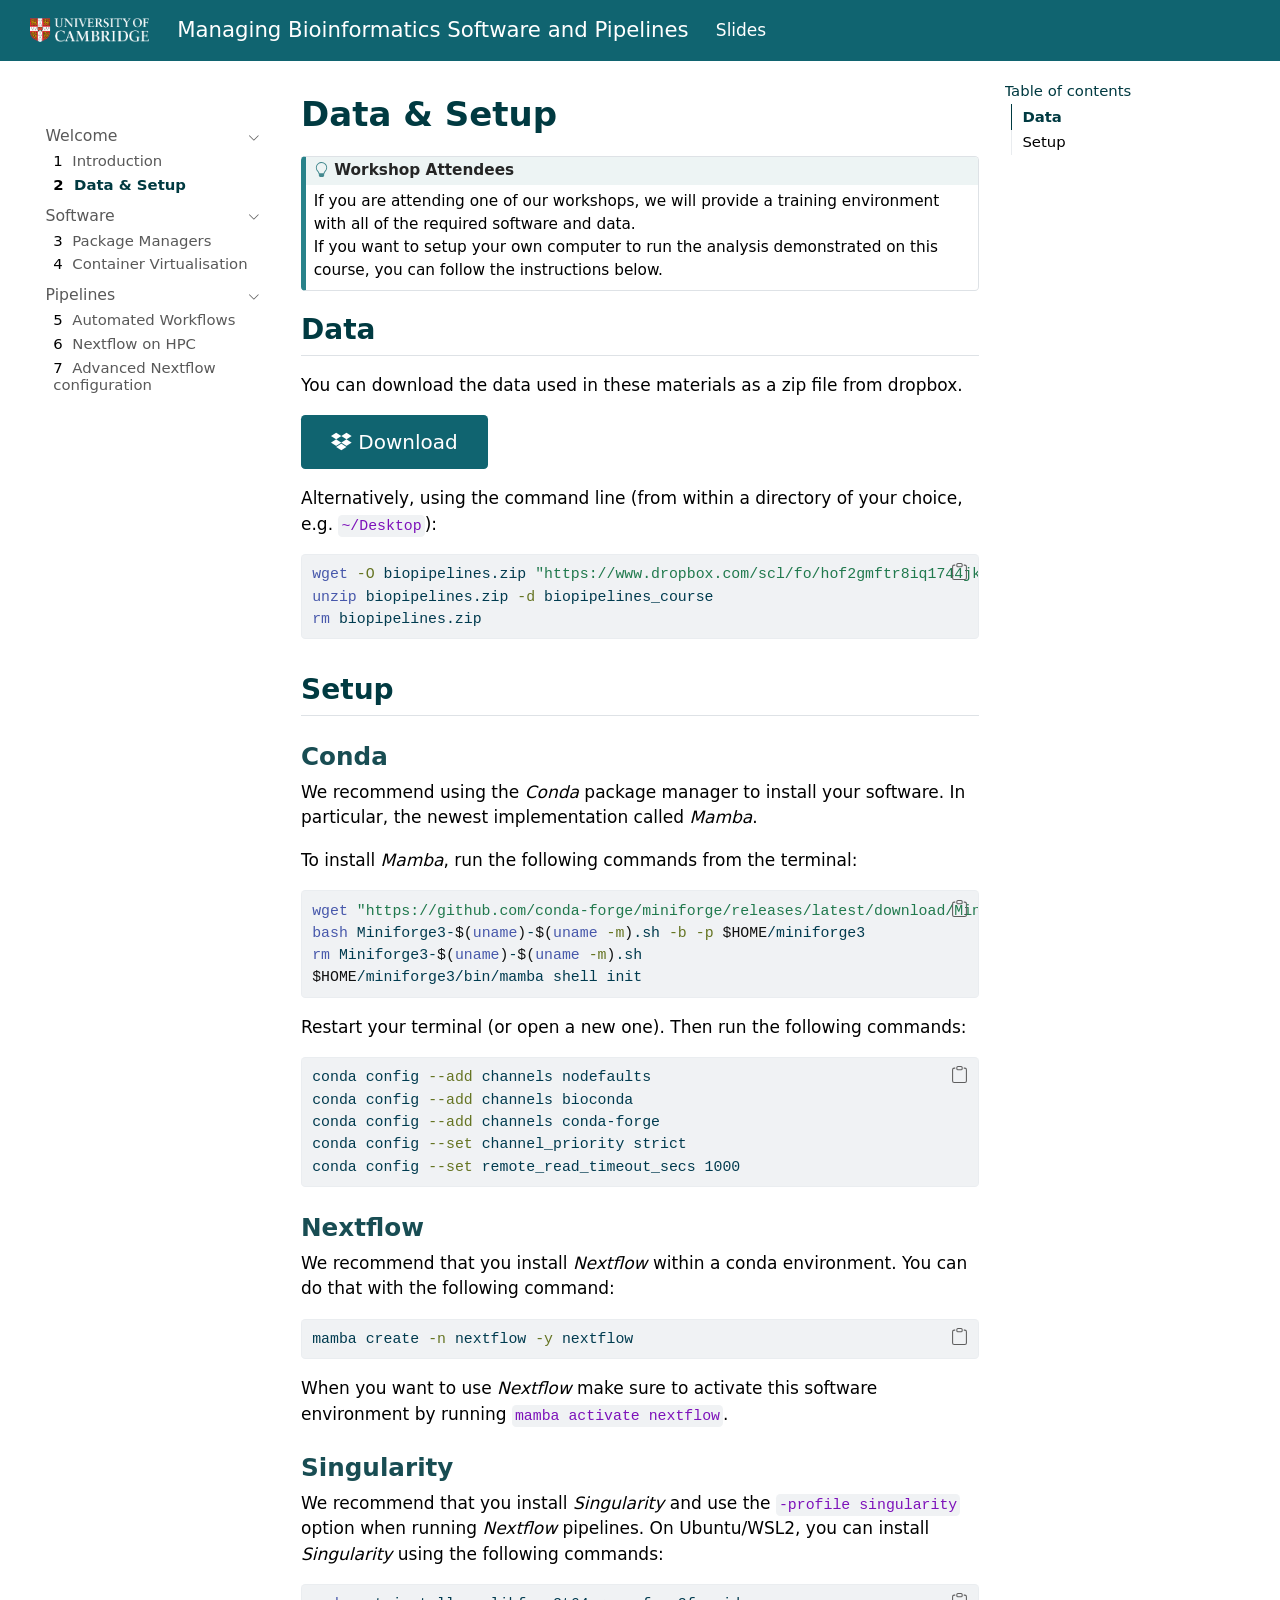
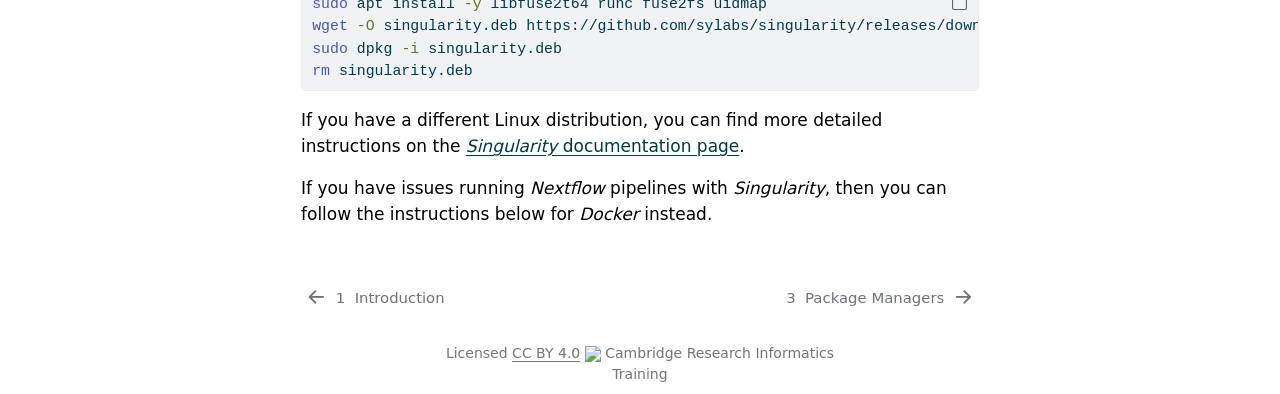
==== commit c601f22a: "Deploying to gh-pages from @ cambiotraining/bioinformatics-software-pipelines@a622410b6f8cd9342ac8ce" ====
--- a/setup.html
+++ b/setup.html
@@ -2,7 +2,7 @@
 <html xmlns="http://www.w3.org/1999/xhtml" lang="en" xml:lang="en"><head>
 
 <meta charset="utf-8">
-<meta name="generator" content="quarto-1.8.25">
+<meta name="generator" content="quarto-1.8.27">
 
 <meta name="viewport" content="width=device-width, initial-scale=1.0, user-scalable=yes">
 
@@ -74,10 +74,10 @@
 <script src="site_libs/quarto-html/tippy.umd.min.js"></script>
 <script src="site_libs/quarto-html/anchor.min.js"></script>
 <link href="site_libs/quarto-html/tippy.css" rel="stylesheet">
-<link href="site_libs/quarto-html/quarto-syntax-highlighting-7b89279ff1a6dce999919e0e67d4d9ec.css" rel="stylesheet" id="quarto-text-highlighting-styles">
+<link href="site_libs/quarto-html/quarto-syntax-highlighting-ed96de9b727972fe78a7b5d16c58bf87.css" rel="stylesheet" id="quarto-text-highlighting-styles">
 <script src="site_libs/bootstrap/bootstrap.min.js"></script>
 <link href="site_libs/bootstrap/bootstrap-icons.css" rel="stylesheet">
-<link href="site_libs/bootstrap/bootstrap-92345c9efe84742c7f941ef7709b40c1.min.css" rel="stylesheet" append-hash="true" id="quarto-bootstrap" data-mode="light">
+<link href="site_libs/bootstrap/bootstrap-fd4369bcce5669dc6f092a5d180a1716.min.css" rel="stylesheet" append-hash="true" id="quarto-bootstrap" data-mode="light">
 <script src="site_libs/quarto-contrib/iconify-2.1.0/iconify-icon.min.js"></script>
 <script id="quarto-search-options" type="application/json">{
   "location": "sidebar",
@@ -175,10 +175,6 @@
 <div id="quarto-content" class="quarto-container page-columns page-rows-contents page-layout-article page-navbar">
 <!-- sidebar -->
   <nav id="quarto-sidebar" class="sidebar collapse collapse-horizontal quarto-sidebar-collapse-item sidebar-navigation floating overflow-auto">
-    <div class="pt-lg-2 mt-2 text-left sidebar-header">
-      <a href="./index.html" class="sidebar-logo-link">
-      </a>
-      </div>
         <div class="mt-2 flex-shrink-0 align-items-center">
         <div class="sidebar-search">
         <div id="quarto-search" class="" title="Search"></div>
@@ -342,12 +338,13 @@
 <div class="code-copy-outer-scaffold"><div class="sourceCode" id="cb2"><pre class="sourceCode bash code-with-copy"><code class="sourceCode bash"><span id="cb2-1"><a href="#cb2-1" aria-hidden="true" tabindex="-1"></a><span class="fu">wget</span> <span class="st">"https://github.com/conda-forge/miniforge/releases/latest/download/Miniforge3-</span><span class="va">$(</span><span class="fu">uname</span><span class="va">)</span><span class="st">-</span><span class="va">$(</span><span class="fu">uname</span> <span class="at">-m</span><span class="va">)</span><span class="st">.sh"</span></span>
 <span id="cb2-2"><a href="#cb2-2" aria-hidden="true" tabindex="-1"></a><span class="fu">bash</span> Miniforge3-<span class="va">$(</span><span class="fu">uname</span><span class="va">)</span>-<span class="va">$(</span><span class="fu">uname</span> <span class="at">-m</span><span class="va">)</span>.sh <span class="at">-b</span> <span class="at">-p</span> <span class="va">$HOME</span>/miniforge3</span>
 <span id="cb2-3"><a href="#cb2-3" aria-hidden="true" tabindex="-1"></a><span class="fu">rm</span> Miniforge3-<span class="va">$(</span><span class="fu">uname</span><span class="va">)</span>-<span class="va">$(</span><span class="fu">uname</span> <span class="at">-m</span><span class="va">)</span>.sh</span>
-<span id="cb2-4"><a href="#cb2-4" aria-hidden="true" tabindex="-1"></a><span class="va">$HOME</span><span class="ex">/miniforge3/bin/mamba</span> init</span></code></pre></div><button title="Copy to Clipboard" class="code-copy-button"><i class="bi"></i></button></div>
-<p>Restart your terminal (or open a new one) and confirm that your shell now starts with the word <code>(base)</code>. Then run the following commands:</p>
-<div class="code-copy-outer-scaffold"><div class="sourceCode" id="cb3"><pre class="sourceCode bash code-with-copy"><code class="sourceCode bash"><span id="cb3-1"><a href="#cb3-1" aria-hidden="true" tabindex="-1"></a><span class="ex">conda</span> config <span class="at">--add</span> channels bioconda</span>
-<span id="cb3-2"><a href="#cb3-2" aria-hidden="true" tabindex="-1"></a><span class="ex">conda</span> config <span class="at">--add</span> channels conda-forge</span>
-<span id="cb3-3"><a href="#cb3-3" aria-hidden="true" tabindex="-1"></a><span class="ex">conda</span> config <span class="at">--set</span> channel_priority strict</span>
-<span id="cb3-4"><a href="#cb3-4" aria-hidden="true" tabindex="-1"></a><span class="ex">conda</span> config <span class="at">--set</span> remote_read_timeout_secs 1000</span></code></pre></div><button title="Copy to Clipboard" class="code-copy-button"><i class="bi"></i></button></div>
+<span id="cb2-4"><a href="#cb2-4" aria-hidden="true" tabindex="-1"></a><span class="va">$HOME</span><span class="ex">/miniforge3/bin/mamba</span> shell init</span></code></pre></div><button title="Copy to Clipboard" class="code-copy-button"><i class="bi"></i></button></div>
+<p>Restart your terminal (or open a new one). Then run the following commands:</p>
+<div class="code-copy-outer-scaffold"><div class="sourceCode" id="cb3"><pre class="sourceCode bash code-with-copy"><code class="sourceCode bash"><span id="cb3-1"><a href="#cb3-1" aria-hidden="true" tabindex="-1"></a><span class="ex">conda</span> config <span class="at">--add</span> channels nodefaults</span>
+<span id="cb3-2"><a href="#cb3-2" aria-hidden="true" tabindex="-1"></a><span class="ex">conda</span> config <span class="at">--add</span> channels bioconda</span>
+<span id="cb3-3"><a href="#cb3-3" aria-hidden="true" tabindex="-1"></a><span class="ex">conda</span> config <span class="at">--add</span> channels conda-forge</span>
+<span id="cb3-4"><a href="#cb3-4" aria-hidden="true" tabindex="-1"></a><span class="ex">conda</span> config <span class="at">--set</span> channel_priority strict</span>
+<span id="cb3-5"><a href="#cb3-5" aria-hidden="true" tabindex="-1"></a><span class="ex">conda</span> config <span class="at">--set</span> remote_read_timeout_secs 1000</span></code></pre></div><button title="Copy to Clipboard" class="code-copy-button"><i class="bi"></i></button></div>
 </section>
 <section id="nextflow" class="level3">
 <h3 class="anchored" data-anchor-id="nextflow">Nextflow</h3>
@@ -359,7 +356,7 @@
 <h3 class="anchored" data-anchor-id="singularity">Singularity</h3>
 <p>We recommend that you install <em>Singularity</em> and use the <code>-profile singularity</code> option when running <em>Nextflow</em> pipelines. On Ubuntu/WSL2, you can install <em>Singularity</em> using the following commands:</p>
 <div class="code-copy-outer-scaffold"><div class="sourceCode" id="cb5"><pre class="sourceCode bash code-with-copy"><code class="sourceCode bash"><span id="cb5-1"><a href="#cb5-1" aria-hidden="true" tabindex="-1"></a><span class="fu">sudo</span> apt install <span class="at">-y</span> libfuse2t64 runc fuse2fs uidmap</span>
-<span id="cb5-2"><a href="#cb5-2" aria-hidden="true" tabindex="-1"></a><span class="fu">wget</span> <span class="at">-O</span> singularity.deb https://github.com/sylabs/singularity/releases/download/v4.3.0/singularity-ce_4.3.0-<span class="va">$(</span><span class="ex">lsb_release</span> <span class="at">-cs</span><span class="va">)</span>_amd64.deb</span>
+<span id="cb5-2"><a href="#cb5-2" aria-hidden="true" tabindex="-1"></a><span class="fu">wget</span> <span class="at">-O</span> singularity.deb https://github.com/sylabs/singularity/releases/download/v4.3.7/singularity-ce_4.3.7-<span class="va">$(</span><span class="ex">lsb_release</span> <span class="at">-cs</span><span class="va">)</span>_amd64.deb</span>
 <span id="cb5-3"><a href="#cb5-3" aria-hidden="true" tabindex="-1"></a><span class="fu">sudo</span> dpkg <span class="at">-i</span> singularity.deb</span>
 <span id="cb5-4"><a href="#cb5-4" aria-hidden="true" tabindex="-1"></a><span class="fu">rm</span> singularity.deb</span></code></pre></div><button title="Copy to Clipboard" class="code-copy-button"><i class="bi"></i></button></div>
 <p>If you have a different Linux distribution, you can find more detailed instructions on the <a href="https://docs.sylabs.io/guides/3.0/user-guide/installation.html#install-on-linux"><em>Singularity</em> documentation page</a>.</p>
--- a/site_libs/quarto-html/quarto-syntax-highlighting-ed96de9b727972fe78a7b5d16c58bf87.css
+++ b/site_libs/quarto-html/quarto-syntax-highlighting-ed96de9b727972fe78a7b5d16c58bf87.css
@@ -0,0 +1,236 @@
+/* quarto syntax highlight colors */
+:root {
+  --quarto-hl-ot-color: #003B4F;
+  --quarto-hl-at-color: #657422;
+  --quarto-hl-ss-color: #20794D;
+  --quarto-hl-an-color: #5E5E5E;
+  --quarto-hl-fu-color: #4758AB;
+  --quarto-hl-st-color: #20794D;
+  --quarto-hl-cf-color: #003B4F;
+  --quarto-hl-op-color: #5E5E5E;
+  --quarto-hl-er-color: #AD0000;
+  --quarto-hl-bn-color: #AD0000;
+  --quarto-hl-al-color: #AD0000;
+  --quarto-hl-va-color: #111111;
+  --quarto-hl-bu-color: inherit;
+  --quarto-hl-ex-color: inherit;
+  --quarto-hl-pp-color: #AD0000;
+  --quarto-hl-in-color: #5E5E5E;
+  --quarto-hl-vs-color: #20794D;
+  --quarto-hl-wa-color: #5E5E5E;
+  --quarto-hl-do-color: #5E5E5E;
+  --quarto-hl-im-color: #00769E;
+  --quarto-hl-ch-color: #20794D;
+  --quarto-hl-dt-color: #AD0000;
+  --quarto-hl-fl-color: #AD0000;
+  --quarto-hl-co-color: #5E5E5E;
+  --quarto-hl-cv-color: #5E5E5E;
+  --quarto-hl-cn-color: #8f5902;
+  --quarto-hl-sc-color: #5E5E5E;
+  --quarto-hl-dv-color: #AD0000;
+  --quarto-hl-kw-color: #003B4F;
+}
+
+/* other quarto variables */
+:root {
+  --quarto-font-monospace: SFMono-Regular, Menlo, Monaco, Consolas, "Liberation Mono", "Courier New", monospace;
+}
+
+/* syntax highlight based on Pandoc's rules */
+pre > code.sourceCode > span {
+  color: #003B4F;
+}
+
+code.sourceCode > span {
+  color: #003B4F;
+}
+
+div.sourceCode,
+div.sourceCode pre.sourceCode {
+  color: #003B4F;
+}
+
+/* Normal */
+code span {
+  color: #003B4F;
+}
+
+/* Alert */
+code span.al {
+  color: #AD0000;
+  font-style: inherit;
+}
+
+/* Annotation */
+code span.an {
+  color: #5E5E5E;
+  font-style: inherit;
+}
+
+/* Attribute */
+code span.at {
+  color: #657422;
+  font-style: inherit;
+}
+
+/* BaseN */
+code span.bn {
+  color: #AD0000;
+  font-style: inherit;
+}
+
+/* BuiltIn */
+code span.bu {
+  font-style: inherit;
+}
+
+/* ControlFlow */
+code span.cf {
+  color: #003B4F;
+  font-weight: bold;
+  font-style: inherit;
+}
+
+/* Char */
+code span.ch {
+  color: #20794D;
+  font-style: inherit;
+}
+
+/* Constant */
+code span.cn {
+  color: #8f5902;
+  font-style: inherit;
+}
+
+/* Comment */
+code span.co {
+  color: #5E5E5E;
+  font-style: inherit;
+}
+
+/* CommentVar */
+code span.cv {
+  color: #5E5E5E;
+  font-style: italic;
+}
+
+/* Documentation */
+code span.do {
+  color: #5E5E5E;
+  font-style: italic;
+}
+
+/* DataType */
+code span.dt {
+  color: #AD0000;
+  font-style: inherit;
+}
+
+/* DecVal */
+code span.dv {
+  color: #AD0000;
+  font-style: inherit;
+}
+
+/* Error */
+code span.er {
+  color: #AD0000;
+  font-style: inherit;
+}
+
+/* Extension */
+code span.ex {
+  font-style: inherit;
+}
+
+/* Float */
+code span.fl {
+  color: #AD0000;
+  font-style: inherit;
+}
+
+/* Function */
+code span.fu {
+  color: #4758AB;
+  font-style: inherit;
+}
+
+/* Import */
+code span.im {
+  color: #00769E;
+  font-style: inherit;
+}
+
+/* Information */
+code span.in {
+  color: #5E5E5E;
+  font-style: inherit;
+}
+
+/* Keyword */
+code span.kw {
+  color: #003B4F;
+  font-weight: bold;
+  font-style: inherit;
+}
+
+/* Operator */
+code span.op {
+  color: #5E5E5E;
+  font-style: inherit;
+}
+
+/* Other */
+code span.ot {
+  color: #003B4F;
+  font-style: inherit;
+}
+
+/* Preprocessor */
+code span.pp {
+  color: #AD0000;
+  font-style: inherit;
+}
+
+/* SpecialChar */
+code span.sc {
+  color: #5E5E5E;
+  font-style: inherit;
+}
+
+/* SpecialString */
+code span.ss {
+  color: #20794D;
+  font-style: inherit;
+}
+
+/* String */
+code span.st {
+  color: #20794D;
+  font-style: inherit;
+}
+
+/* Variable */
+code span.va {
+  color: #111111;
+  font-style: inherit;
+}
+
+/* VerbatimString */
+code span.vs {
+  color: #20794D;
+  font-style: inherit;
+}
+
+/* Warning */
+code span.wa {
+  color: #5E5E5E;
+  font-style: italic;
+}
+
+.prevent-inlining {
+  content: "</";
+}
+
+/*# sourceMappingURL=0920dd6d7437995b8cdf7429764427b1.css.map */
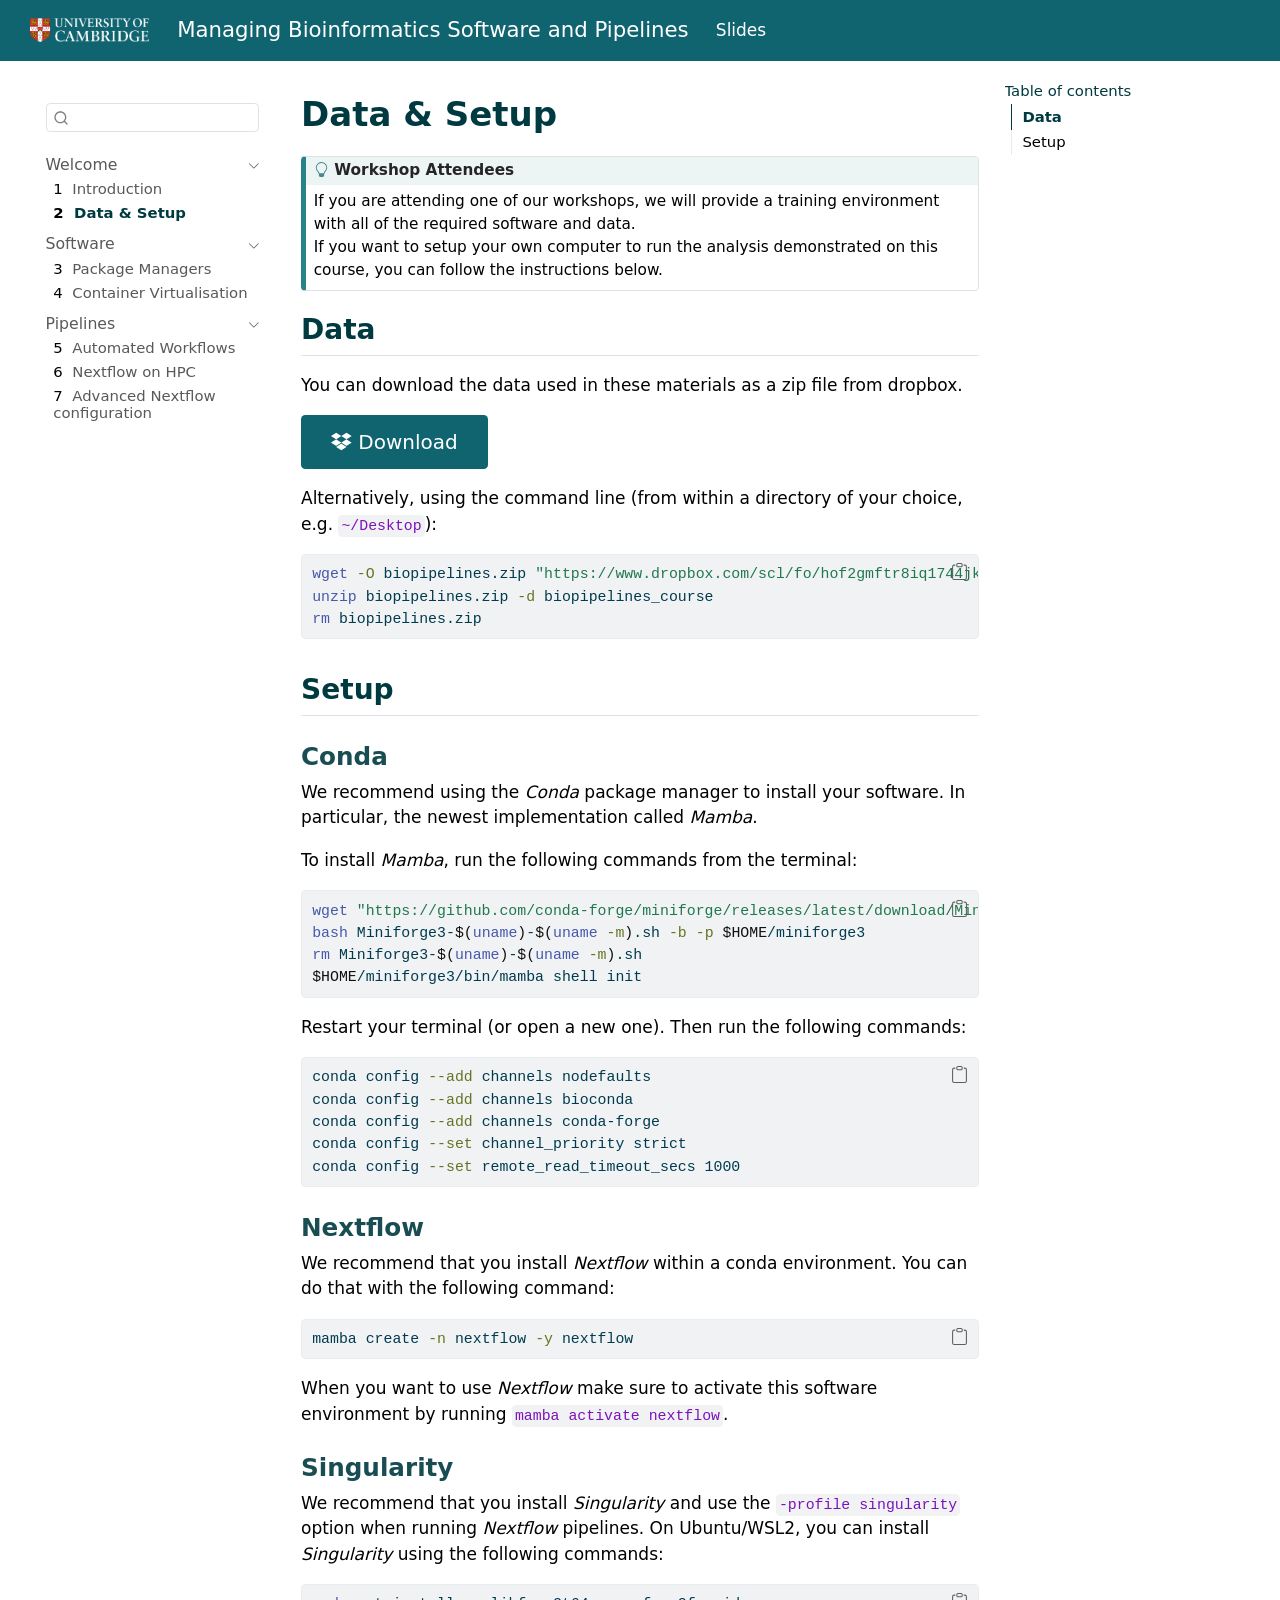
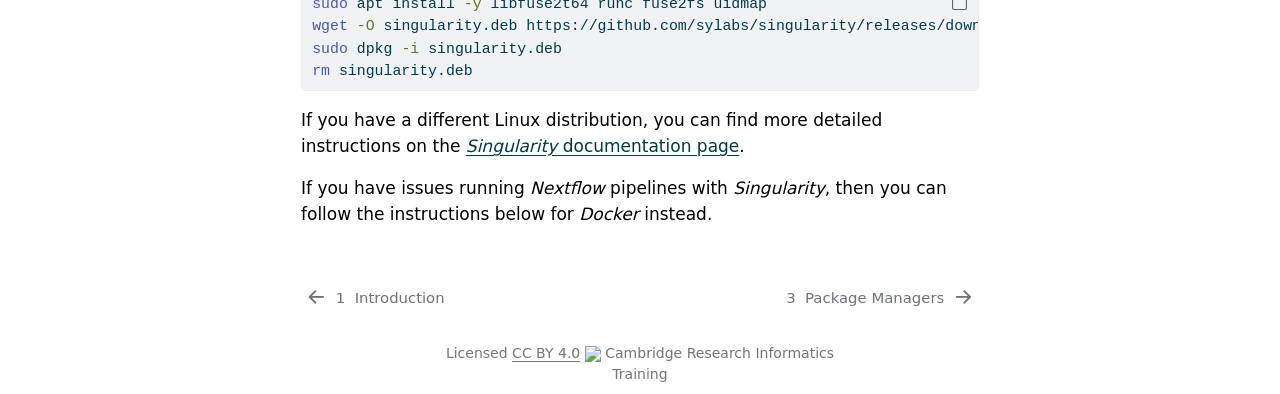
==== commit 8415887d: "Deploying to gh-pages from @ cambiotraining/bioinformatics-software-pipelines@a2a3b1a6853aeae77eb7de" ====
--- a/setup.html
+++ b/setup.html
@@ -2,13 +2,16 @@
 <html xmlns="http://www.w3.org/1999/xhtml" lang="en" xml:lang="en"><head>
 
 <meta charset="utf-8">
-<meta name="generator" content="quarto-1.8.27">
+<meta name="generator" content="quarto-1.9.38">
 
 <meta name="viewport" content="width=device-width, initial-scale=1.0, user-scalable=yes">
 
 
 <title>Software &amp; Pipelines</title>
 <style>
+/* Default styles provided by pandoc.
+** See https://pandoc.org/MANUAL.html#variables-for-html for config info.
+*/
 code{white-space: pre-wrap;}
 span.smallcaps{font-variant: small-caps;}
 div.columns{display: flex; gap: min(4vw, 1.5em);}
@@ -69,15 +72,14 @@
 <link href="site_libs/quarto-contrib/quarto-project/cambiotraining/courseformat/img/university-of-cambridge-favicon.ico" rel="icon">
 <script src="site_libs/quarto-html/quarto.js" type="module"></script>
 <script src="site_libs/quarto-html/tabsets/tabsets.js" type="module"></script>
-<script src="site_libs/quarto-html/axe/axe-check.js" type="module"></script>
 <script src="site_libs/quarto-html/popper.min.js"></script>
 <script src="site_libs/quarto-html/tippy.umd.min.js"></script>
 <script src="site_libs/quarto-html/anchor.min.js"></script>
 <link href="site_libs/quarto-html/tippy.css" rel="stylesheet">
-<link href="site_libs/quarto-html/quarto-syntax-highlighting-ed96de9b727972fe78a7b5d16c58bf87.css" rel="stylesheet" id="quarto-text-highlighting-styles">
+<link href="site_libs/quarto-html/quarto-syntax-highlighting-15634bcf2e68342d4ad2dfa704d543f6.css" rel="stylesheet" id="quarto-text-highlighting-styles">
 <script src="site_libs/bootstrap/bootstrap.min.js"></script>
 <link href="site_libs/bootstrap/bootstrap-icons.css" rel="stylesheet">
-<link href="site_libs/bootstrap/bootstrap-fd4369bcce5669dc6f092a5d180a1716.min.css" rel="stylesheet" append-hash="true" id="quarto-bootstrap" data-mode="light">
+<link href="site_libs/bootstrap/bootstrap-1efbd6c4c09138042832e6067afbb88f.min.css" rel="stylesheet" append-hash="true" id="quarto-bootstrap" data-mode="light">
 <script src="site_libs/quarto-contrib/iconify-2.1.0/iconify-icon.min.js"></script>
 <script id="quarto-search-options" type="application/json">{
   "location": "sidebar",
--- a/site_libs/quarto-html/quarto-syntax-highlighting-15634bcf2e68342d4ad2dfa704d543f6.css
+++ b/site_libs/quarto-html/quarto-syntax-highlighting-15634bcf2e68342d4ad2dfa704d543f6.css
@@ -0,0 +1,236 @@
+/* quarto syntax highlight colors */
+:root {
+  --quarto-hl-ot-color: #003B4F;
+  --quarto-hl-at-color: #657422;
+  --quarto-hl-ss-color: #20794D;
+  --quarto-hl-an-color: #5E5E5E;
+  --quarto-hl-fu-color: #4758AB;
+  --quarto-hl-st-color: #20794D;
+  --quarto-hl-cf-color: #003B4F;
+  --quarto-hl-op-color: #5E5E5E;
+  --quarto-hl-er-color: #AD0000;
+  --quarto-hl-bn-color: #AD0000;
+  --quarto-hl-al-color: #AD0000;
+  --quarto-hl-va-color: #111111;
+  --quarto-hl-bu-color: inherit;
+  --quarto-hl-ex-color: inherit;
+  --quarto-hl-pp-color: #AD0000;
+  --quarto-hl-in-color: #5E5E5E;
+  --quarto-hl-vs-color: #20794D;
+  --quarto-hl-wa-color: #5E5E5E;
+  --quarto-hl-do-color: #5E5E5E;
+  --quarto-hl-im-color: #00769E;
+  --quarto-hl-ch-color: #20794D;
+  --quarto-hl-dt-color: #AD0000;
+  --quarto-hl-fl-color: #AD0000;
+  --quarto-hl-co-color: #5E5E5E;
+  --quarto-hl-cv-color: #5E5E5E;
+  --quarto-hl-cn-color: #8f5902;
+  --quarto-hl-sc-color: #5E5E5E;
+  --quarto-hl-dv-color: #AD0000;
+  --quarto-hl-kw-color: #003B4F;
+}
+
+/* other quarto variables */
+:root {
+  --quarto-font-monospace: SFMono-Regular, Menlo, Monaco, Consolas, "Liberation Mono", "Courier New", monospace;
+}
+
+/* syntax highlight based on Pandoc's rules */
+pre > code.sourceCode > span {
+  color: #003B4F;
+}
+
+code.sourceCode > span {
+  color: #003B4F;
+}
+
+div.sourceCode,
+div.sourceCode pre.sourceCode {
+  color: #003B4F;
+}
+
+/* Normal */
+code span {
+  color: #003B4F;
+}
+
+/* Alert */
+code span.al {
+  color: #AD0000;
+  font-style: inherit;
+}
+
+/* Annotation */
+code span.an {
+  color: #5E5E5E;
+  font-style: inherit;
+}
+
+/* Attribute */
+code span.at {
+  color: #657422;
+  font-style: inherit;
+}
+
+/* BaseN */
+code span.bn {
+  color: #AD0000;
+  font-style: inherit;
+}
+
+/* BuiltIn */
+code span.bu {
+  font-style: inherit;
+}
+
+/* ControlFlow */
+code span.cf {
+  color: #003B4F;
+  font-weight: bold;
+  font-style: inherit;
+}
+
+/* Char */
+code span.ch {
+  color: #20794D;
+  font-style: inherit;
+}
+
+/* Constant */
+code span.cn {
+  color: #8f5902;
+  font-style: inherit;
+}
+
+/* Comment */
+code span.co {
+  color: #5E5E5E;
+  font-style: inherit;
+}
+
+/* CommentVar */
+code span.cv {
+  color: #5E5E5E;
+  font-style: italic;
+}
+
+/* Documentation */
+code span.do {
+  color: #5E5E5E;
+  font-style: italic;
+}
+
+/* DataType */
+code span.dt {
+  color: #AD0000;
+  font-style: inherit;
+}
+
+/* DecVal */
+code span.dv {
+  color: #AD0000;
+  font-style: inherit;
+}
+
+/* Error */
+code span.er {
+  color: #AD0000;
+  font-style: inherit;
+}
+
+/* Extension */
+code span.ex {
+  font-style: inherit;
+}
+
+/* Float */
+code span.fl {
+  color: #AD0000;
+  font-style: inherit;
+}
+
+/* Function */
+code span.fu {
+  color: #4758AB;
+  font-style: inherit;
+}
+
+/* Import */
+code span.im {
+  color: #00769E;
+  font-style: inherit;
+}
+
+/* Information */
+code span.in {
+  color: #5E5E5E;
+  font-style: inherit;
+}
+
+/* Keyword */
+code span.kw {
+  color: #003B4F;
+  font-weight: bold;
+  font-style: inherit;
+}
+
+/* Operator */
+code span.op {
+  color: #5E5E5E;
+  font-style: inherit;
+}
+
+/* Other */
+code span.ot {
+  color: #003B4F;
+  font-style: inherit;
+}
+
+/* Preprocessor */
+code span.pp {
+  color: #AD0000;
+  font-style: inherit;
+}
+
+/* SpecialChar */
+code span.sc {
+  color: #5E5E5E;
+  font-style: inherit;
+}
+
+/* SpecialString */
+code span.ss {
+  color: #20794D;
+  font-style: inherit;
+}
+
+/* String */
+code span.st {
+  color: #20794D;
+  font-style: inherit;
+}
+
+/* Variable */
+code span.va {
+  color: #111111;
+  font-style: inherit;
+}
+
+/* VerbatimString */
+code span.vs {
+  color: #20794D;
+  font-style: inherit;
+}
+
+/* Warning */
+code span.wa {
+  color: #5E5E5E;
+  font-style: italic;
+}
+
+.prevent-inlining {
+  content: "</";
+}
+
+/*# sourceMappingURL=f23921c56f73e400b49028c9186a1aa0.css.map */
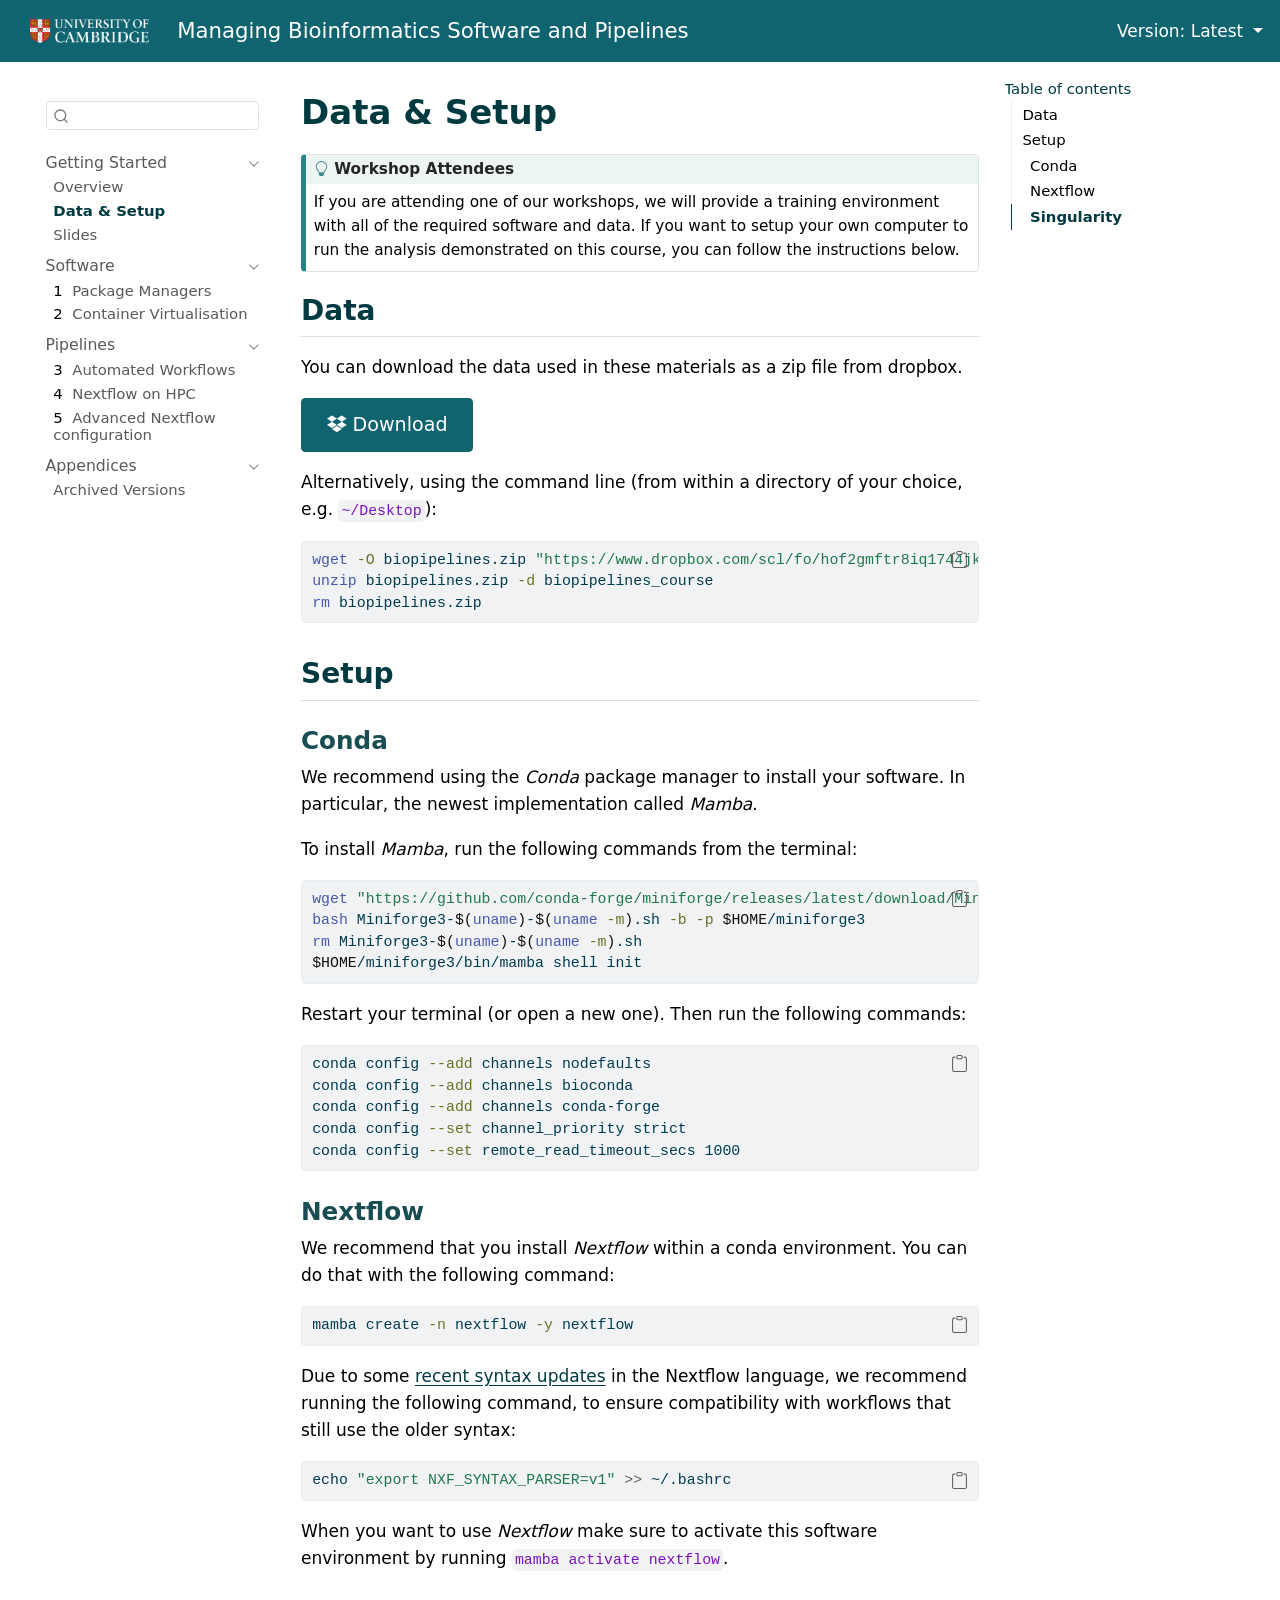
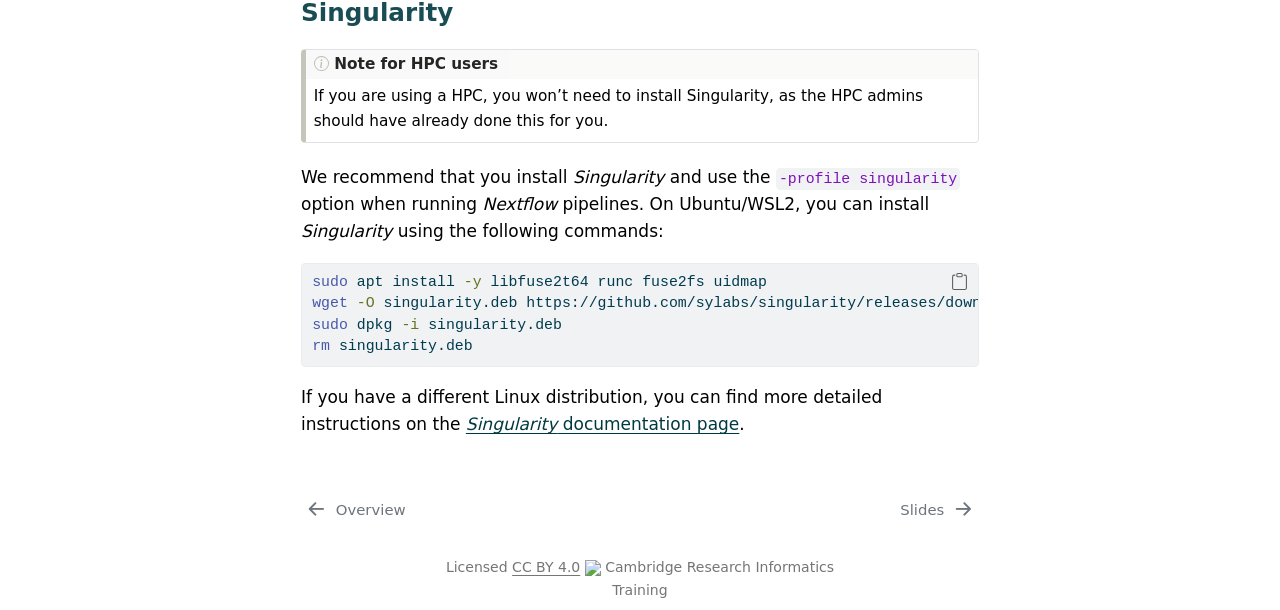
==== commit 89455b10: "Deploying to gh-pages from @ cambiotraining/bioinformatics-software-pipelines@4b385f1f63f3ee3d99c75c" ====
--- a/setup.html
+++ b/setup.html
@@ -2,20 +2,23 @@
 <html xmlns="http://www.w3.org/1999/xhtml" lang="en" xml:lang="en"><head>
 
 <meta charset="utf-8">
-<meta name="generator" content="quarto-1.9.38">
+<meta name="generator" content="quarto-1.11.9">
 
 <meta name="viewport" content="width=device-width, initial-scale=1.0, user-scalable=yes">
 
 
-<title>Software &amp; Pipelines</title>
+<title>Data &amp; Setup</title>
 <style>
 /* Default styles provided by pandoc.
 ** See https://pandoc.org/MANUAL.html#variables-for-html for config info.
 */
-code{white-space: pre-wrap;}
 span.smallcaps{font-variant: small-caps;}
-div.columns{display: flex; gap: min(4vw, 1.5em);}
-div.column{flex: auto; overflow-x: auto;}
+div.columns{display: flex; gap: 1.5em;}
+div.column{flex: auto;}
+@media screen {
+div.columns{gap: min(4vw, 1.5em);}
+div.column{overflow-x: auto;}
+}
 div.hanging-indent{margin-left: 1.5em; text-indent: -1.5em;}
 ul.task-list{list-style: none;}
 ul.task-list li input[type="checkbox"] {
@@ -67,20 +70,21 @@
 <script src="site_libs/quarto-search/fuse.min.js"></script>
 <script src="site_libs/quarto-search/quarto-search.js"></script>
 <meta name="quarto:offset" content="./">
-<link href="./materials/01-package_managers.html" rel="next">
+<link href="./materials/slides.html" rel="next">
 <link href="./index.html" rel="prev">
-<link href="site_libs/quarto-contrib/quarto-project/cambiotraining/courseformat/img/university-of-cambridge-favicon.ico" rel="icon">
+<link href="site_libs/quarto-contrib/quarto-project/cambiotraining/crit-format/img/university-of-cambridge-favicon.ico" rel="icon">
 <script src="site_libs/quarto-html/quarto.js" type="module"></script>
 <script src="site_libs/quarto-html/tabsets/tabsets.js" type="module"></script>
+<script src="site_libs/quarto-html/scrollable-regions/scrollable-regions.js" type="module"></script>
 <script src="site_libs/quarto-html/popper.min.js"></script>
 <script src="site_libs/quarto-html/tippy.umd.min.js"></script>
 <script src="site_libs/quarto-html/anchor.min.js"></script>
 <link href="site_libs/quarto-html/tippy.css" rel="stylesheet">
-<link href="site_libs/quarto-html/quarto-syntax-highlighting-15634bcf2e68342d4ad2dfa704d543f6.css" rel="stylesheet" id="quarto-text-highlighting-styles">
+<link href="site_libs/quarto-html/quarto-syntax-highlighting-63b5708e65d6cd79cd7618c58d0c21e7.css" rel="stylesheet" id="quarto-text-highlighting-styles">
 <script src="site_libs/bootstrap/bootstrap.min.js"></script>
 <link href="site_libs/bootstrap/bootstrap-icons.css" rel="stylesheet">
-<link href="site_libs/bootstrap/bootstrap-1efbd6c4c09138042832e6067afbb88f.min.css" rel="stylesheet" append-hash="true" id="quarto-bootstrap" data-mode="light">
-<script src="site_libs/quarto-contrib/iconify-2.1.0/iconify-icon.min.js"></script>
+<link href="site_libs/bootstrap/bootstrap-bf0718bd5167576c0c1b360830040967.min.css" rel="stylesheet" append-hash="true" id="quarto-bootstrap" data-mode="light">
+<script src="site_libs/quarto-contrib/iconify-3.0.0/iconify-icon.min.js"></script>
 <script id="quarto-search-options" type="application/json">{
   "location": "sidebar",
   "copy-button": false,
@@ -111,31 +115,25 @@
 
 </head>
 
-<body class="nav-sidebar floating nav-fixed quarto-light">
+<body class="nav-sidebar floating nav-fixed quarto-light"><a id="quarto-skip-link" class="visually-hidden-focusable" href="#quarto-document-content">Skip to main content</a>
 
 <div id="quarto-search-results"></div>
   <header id="quarto-header" class="headroom fixed-top">
-    <nav class="navbar navbar-expand-lg " data-bs-theme="dark">
+    <nav class="navbar navbar-expand-lg " data-bs-theme="dark" aria-label="Site">
       <div class="navbar-container container-fluid">
       <div class="navbar-brand-container mx-auto">
     <a href="./index.html" class="navbar-brand navbar-brand-logo">
-    <img src="site_libs/quarto-contrib/quarto-project/cambiotraining/courseformat/img/university_crest_reversed.png" alt="" class="navbar-logo light-content">
-    <img src="site_libs/quarto-contrib/quarto-project/cambiotraining/courseformat/img/university_crest_reversed.png" alt="" class="navbar-logo dark-content">
+    <img src="site_libs/quarto-contrib/quarto-project/cambiotraining/crit-format/img/university_crest_reversed.png" alt="" class="navbar-logo light-content">
+    <img src="site_libs/quarto-contrib/quarto-project/cambiotraining/crit-format/img/university_crest_reversed.png" alt="" class="navbar-logo dark-content">
     </a>
     <a class="navbar-brand" href="./index.html">
     <span class="navbar-title">Managing Bioinformatics Software and Pipelines</span>
     </a>
   </div>
-          <button class="navbar-toggler" type="button" data-bs-toggle="collapse" data-bs-target="#navbarCollapse" aria-controls="navbarCollapse" role="menu" aria-expanded="false" aria-label="Toggle navigation" onclick="if (window.quartoToggleHeadroom) { window.quartoToggleHeadroom(); }">
+          <button class="navbar-toggler" type="button" data-bs-toggle="collapse" data-bs-target="#navbarCollapse" aria-controls="navbarCollapse" aria-expanded="false" aria-label="Toggle navigation" onclick="if (window.quartoToggleHeadroom) { window.quartoToggleHeadroom(); }">
   <span class="navbar-toggler-icon"></span>
 </button>
           <div class="collapse navbar-collapse" id="navbarCollapse">
-            <ul class="navbar-nav navbar-nav-scroll me-auto">
-  <li class="nav-item">
-    <a class="nav-link" href="https://docs.google.com/presentation/d/169XRx7psE2d4NywWm4aqNKi8DQm84m037Ce9bz-ec8o/edit?usp=sharing"> 
-<span class="menu-text">Slides</span></a>
-  </li>  
-</ul>
             <ul class="navbar-nav navbar-nav-scroll ms-auto">
   <li class="nav-item">
     <a class="nav-link" href="https://github.com/cambiotraining/bioinformatics-software-pipelines"> 
@@ -158,14 +156,34 @@
             <div class="quarto-navbar-tools">
 </div>
       </div> <!-- /container-fluid -->
-    </nav>
-  <nav class="quarto-secondary-nav">
+    
+    <style>
+    #version-dropdown {
+      list-style: none;
+    }
+    </style>
+    
+
+  <li id="version-dropdown" class="nav-item dropdown">
+    <a class="nav-link dropdown-toggle" href="#" id="nav-menu-versions" role="link" data-bs-toggle="dropdown" aria-expanded="false">
+      <span class="menu-text">Version:</span> <span class="version-badge" aria-hidden="true">Latest</span>
+    </a>
+    <ul class="dropdown-menu" aria-labelledby="nav-menu-versions">
+      <li>
+        <a class="dropdown-item" href="/bioinformatics-software-pipelines/index.html">
+          <span class="dropdown-text">Latest</span>
+        </a>
+      </li>
+    </ul>
+  </li>
+</nav>
+  <nav class="quarto-secondary-nav" aria-label="Toolbar">
     <div class="container-fluid d-flex">
       <button type="button" class="quarto-btn-toggle btn" data-bs-toggle="collapse" role="button" data-bs-target=".quarto-sidebar-collapse-item" aria-controls="quarto-sidebar" aria-expanded="false" aria-label="Toggle sidebar navigation" onclick="if (window.quartoToggleHeadroom) { window.quartoToggleHeadroom(); }">
         <i class="bi bi-layout-text-sidebar-reverse"></i>
       </button>
-        <a class="flex-grow-1 no-decor" role="navigation" data-bs-toggle="collapse" data-bs-target=".quarto-sidebar-collapse-item" aria-controls="quarto-sidebar" aria-expanded="false" aria-label="Toggle sidebar navigation" onclick="if (window.quartoToggleHeadroom) { window.quartoToggleHeadroom(); }">      
-          <h1 class="quarto-secondary-nav-title"><span class="chapter-title">Data &amp; Setup</span></h1>
+        <a class="flex-grow-1 no-decor" data-bs-toggle="collapse" data-bs-target=".quarto-sidebar-collapse-item" onclick="if (window.quartoToggleHeadroom) { window.quartoToggleHeadroom(); }">      
+          <h1 class="quarto-secondary-nav-title">Data &amp; Setup</h1>
         </a>     
       <button type="button" class="btn quarto-search-button" aria-label="Search" onclick="window.quartoOpenSearch();">
         <i class="bi bi-search"></i>
@@ -176,7 +194,7 @@
 <!-- content -->
 <div id="quarto-content" class="quarto-container page-columns page-rows-contents page-layout-article page-navbar">
 <!-- sidebar -->
-  <nav id="quarto-sidebar" class="sidebar collapse collapse-horizontal quarto-sidebar-collapse-item sidebar-navigation floating overflow-auto">
+  <nav id="quarto-sidebar" class="sidebar collapse collapse-horizontal quarto-sidebar-collapse-item sidebar-navigation floating overflow-auto" aria-label="Section">
         <div class="mt-2 flex-shrink-0 align-items-center">
         <div class="sidebar-search">
         <div id="quarto-search" class="" title="Search"></div>
@@ -186,75 +204,86 @@
     <ul class="list-unstyled mt-1">
         <li class="sidebar-item sidebar-item-section">
       <div class="sidebar-item-container"> 
-            <a class="sidebar-item-text sidebar-link text-start" data-bs-toggle="collapse" data-bs-target="#quarto-sidebar-section-1" role="navigation" aria-expanded="true">
- <span class="menu-text">Welcome</span></a>
-          <a class="sidebar-item-toggle text-start" data-bs-toggle="collapse" data-bs-target="#quarto-sidebar-section-1" role="navigation" aria-expanded="true" aria-label="Toggle section">
-            <i class="bi bi-chevron-right ms-2"></i>
-          </a> 
+            <button type="button" class="sidebar-item-text sidebar-item-toggle sidebar-link text-start" data-bs-toggle="collapse" data-bs-target="#quarto-sidebar-section-1" aria-controls="quarto-sidebar-section-1" aria-expanded="true">
+ <span class="menu-text" id="quarto-sidebar-section-1-label">Getting Started</span><i class="bi bi-chevron-right" aria-hidden="true"></i></button>
       </div>
-      <ul id="quarto-sidebar-section-1" class="collapse list-unstyled sidebar-section depth1 show">  
+      <ul id="quarto-sidebar-section-1" aria-labelledby="quarto-sidebar-section-1-label" class="collapse list-unstyled sidebar-section depth1 show">  
           <li class="sidebar-item">
   <div class="sidebar-item-container"> 
   <a href="./index.html" class="sidebar-item-text sidebar-link">
- <span class="menu-text"><span class="chapter-number">1</span>&nbsp; <span class="chapter-title">Introduction</span></span></a>
+ <span class="menu-text">Overview</span></a>
   </div>
 </li>
           <li class="sidebar-item">
   <div class="sidebar-item-container"> 
   <a href="./setup.html" class="sidebar-item-text sidebar-link active">
- <span class="menu-text"><span class="chapter-number">2</span>&nbsp; <span class="chapter-title">Data &amp; Setup</span></span></a>
+ <span class="menu-text">Data &amp; Setup</span></a>
+  </div>
+</li>
+          <li class="sidebar-item">
+  <div class="sidebar-item-container"> 
+  <a href="./materials/slides.html" class="sidebar-item-text sidebar-link">
+ <span class="menu-text">Slides</span></a>
   </div>
 </li>
       </ul>
   </li>
         <li class="sidebar-item sidebar-item-section">
       <div class="sidebar-item-container"> 
-            <a class="sidebar-item-text sidebar-link text-start" data-bs-toggle="collapse" data-bs-target="#quarto-sidebar-section-2" role="navigation" aria-expanded="true">
- <span class="menu-text">Software</span></a>
-          <a class="sidebar-item-toggle text-start" data-bs-toggle="collapse" data-bs-target="#quarto-sidebar-section-2" role="navigation" aria-expanded="true" aria-label="Toggle section">
-            <i class="bi bi-chevron-right ms-2"></i>
-          </a> 
+            <button type="button" class="sidebar-item-text sidebar-item-toggle sidebar-link text-start" data-bs-toggle="collapse" data-bs-target="#quarto-sidebar-section-2" aria-controls="quarto-sidebar-section-2" aria-expanded="true">
+ <span class="menu-text" id="quarto-sidebar-section-2-label">Software</span><i class="bi bi-chevron-right" aria-hidden="true"></i></button>
       </div>
-      <ul id="quarto-sidebar-section-2" class="collapse list-unstyled sidebar-section depth1 show">  
+      <ul id="quarto-sidebar-section-2" aria-labelledby="quarto-sidebar-section-2-label" class="collapse list-unstyled sidebar-section depth1 show">  
           <li class="sidebar-item">
   <div class="sidebar-item-container"> 
   <a href="./materials/01-package_managers.html" class="sidebar-item-text sidebar-link">
- <span class="menu-text"><span class="chapter-number">3</span>&nbsp; <span class="chapter-title">Package Managers</span></span></a>
+ <span class="menu-text"><span class="chapter-number">1</span>&nbsp; <span class="chapter-title">Package Managers</span></span></a>
   </div>
 </li>
           <li class="sidebar-item">
   <div class="sidebar-item-container"> 
   <a href="./materials/02-containers.html" class="sidebar-item-text sidebar-link">
- <span class="menu-text"><span class="chapter-number">4</span>&nbsp; <span class="chapter-title">Container Virtualisation</span></span></a>
+ <span class="menu-text"><span class="chapter-number">2</span>&nbsp; <span class="chapter-title">Container Virtualisation</span></span></a>
   </div>
 </li>
       </ul>
   </li>
         <li class="sidebar-item sidebar-item-section">
       <div class="sidebar-item-container"> 
-            <a class="sidebar-item-text sidebar-link text-start" data-bs-toggle="collapse" data-bs-target="#quarto-sidebar-section-3" role="navigation" aria-expanded="true">
- <span class="menu-text">Pipelines</span></a>
-          <a class="sidebar-item-toggle text-start" data-bs-toggle="collapse" data-bs-target="#quarto-sidebar-section-3" role="navigation" aria-expanded="true" aria-label="Toggle section">
-            <i class="bi bi-chevron-right ms-2"></i>
-          </a> 
+            <button type="button" class="sidebar-item-text sidebar-item-toggle sidebar-link text-start" data-bs-toggle="collapse" data-bs-target="#quarto-sidebar-section-3" aria-controls="quarto-sidebar-section-3" aria-expanded="true">
+ <span class="menu-text" id="quarto-sidebar-section-3-label">Pipelines</span><i class="bi bi-chevron-right" aria-hidden="true"></i></button>
       </div>
-      <ul id="quarto-sidebar-section-3" class="collapse list-unstyled sidebar-section depth1 show">  
+      <ul id="quarto-sidebar-section-3" aria-labelledby="quarto-sidebar-section-3-label" class="collapse list-unstyled sidebar-section depth1 show">  
           <li class="sidebar-item">
   <div class="sidebar-item-container"> 
   <a href="./materials/03-nfcore.html" class="sidebar-item-text sidebar-link">
- <span class="menu-text"><span class="chapter-number">5</span>&nbsp; <span class="chapter-title">Automated Workflows</span></span></a>
+ <span class="menu-text"><span class="chapter-number">3</span>&nbsp; <span class="chapter-title">Automated Workflows</span></span></a>
   </div>
 </li>
           <li class="sidebar-item">
   <div class="sidebar-item-container"> 
   <a href="./materials/04-nextflow_hpc.html" class="sidebar-item-text sidebar-link">
- <span class="menu-text"><span class="chapter-number">6</span>&nbsp; <span class="chapter-title">Nextflow on HPC</span></span></a>
+ <span class="menu-text"><span class="chapter-number">4</span>&nbsp; <span class="chapter-title">Nextflow on HPC</span></span></a>
   </div>
 </li>
           <li class="sidebar-item">
   <div class="sidebar-item-container"> 
   <a href="./materials/05-advanced_config.html" class="sidebar-item-text sidebar-link">
- <span class="menu-text"><span class="chapter-number">7</span>&nbsp; <span class="chapter-title">Advanced Nextflow configuration</span></span></a>
+ <span class="menu-text"><span class="chapter-number">5</span>&nbsp; <span class="chapter-title">Advanced Nextflow configuration</span></span></a>
+  </div>
+</li>
+      </ul>
+  </li>
+        <li class="sidebar-item sidebar-item-section">
+      <div class="sidebar-item-container"> 
+            <button type="button" class="sidebar-item-text sidebar-item-toggle sidebar-link text-start" data-bs-toggle="collapse" data-bs-target="#quarto-sidebar-section-4" aria-controls="quarto-sidebar-section-4" aria-expanded="true">
+ <span class="menu-text" id="quarto-sidebar-section-4-label">Appendices</span><i class="bi bi-chevron-right" aria-hidden="true"></i></button>
+      </div>
+      <ul id="quarto-sidebar-section-4" aria-labelledby="quarto-sidebar-section-4-label" class="collapse list-unstyled sidebar-section depth1 show">  
+          <li class="sidebar-item">
+  <div class="sidebar-item-container"> 
+  <a href="./versions.html" class="sidebar-item-text sidebar-link">
+ <span class="menu-text">Archived Versions</span></a>
   </div>
 </li>
       </ul>
@@ -265,7 +294,7 @@
 <div id="quarto-sidebar-glass" class="quarto-sidebar-collapse-item" data-bs-toggle="collapse" data-bs-target=".quarto-sidebar-collapse-item"></div>
 <!-- margin-sidebar -->
     <div id="quarto-margin-sidebar" class="sidebar margin-sidebar">
-        <nav id="TOC" role="doc-toc" class="toc-active">
+        <nav id="TOC" role="doc-toc" aria-labelledby="toc-title" class="toc-active">
     <h2 id="toc-title">Table of contents</h2>
    
   <ul>
@@ -280,11 +309,11 @@
 </nav>
     </div>
 <!-- main -->
-<main class="content" id="quarto-document-content">
+<main class="content" id="quarto-document-content" tabindex="-1">
 
 <header id="title-block-header" class="quarto-title-block default">
 <div class="quarto-title">
-<h1 class="title d-none d-lg-block"><span class="chapter-title">Data &amp; Setup</span></h1>
+<h1 class="title d-none d-lg-block">Data &amp; Setup</h1>
 </div>
 
 
@@ -301,7 +330,7 @@
 </header>
 
 
-<!-- 
+<!--
 Note for Training Developers:
 We provide instructions for commonly-used software as commented sections below.
 Uncomment the sections relevant for your materials, and add additional instructions where needed (e.g. specific packages used).
@@ -317,8 +346,7 @@
 </div>
 </div>
 <div class="callout-body-container callout-body">
-<p>If you are attending one of our workshops, we will provide a training environment with all of the required software and data.<br>
-If you want to setup your own computer to run the analysis demonstrated on this course, you can follow the instructions below.</p>
+<p>If you are attending one of our workshops, we will provide a training environment with all of the required software and data. If you want to setup your own computer to run the analysis demonstrated on this course, you can follow the instructions below.</p>
 </div>
 </div>
 <section id="data" class="level2">
@@ -352,124 +380,31 @@
 <h3 class="anchored" data-anchor-id="nextflow">Nextflow</h3>
 <p>We recommend that you install <em>Nextflow</em> within a conda environment. You can do that with the following command:</p>
 <div class="code-copy-outer-scaffold"><div class="sourceCode" id="cb4"><pre class="sourceCode bash code-with-copy"><code class="sourceCode bash"><span id="cb4-1"><a href="#cb4-1" aria-hidden="true" tabindex="-1"></a><span class="ex">mamba</span> create <span class="at">-n</span> nextflow <span class="at">-y</span> nextflow</span></code></pre></div><button title="Copy to Clipboard" class="code-copy-button"><i class="bi"></i></button></div>
+<p>Due to some <a href="https://docs.seqera.io/nextflow/strict-syntax/">recent syntax updates</a> in the Nextflow language, we recommend running the following command, to ensure compatibility with workflows that still use the older syntax:</p>
+<div class="code-copy-outer-scaffold"><div class="sourceCode" id="cb5"><pre class="sourceCode bash code-with-copy"><code class="sourceCode bash"><span id="cb5-1"><a href="#cb5-1" aria-hidden="true" tabindex="-1"></a><span class="bu">echo</span> <span class="st">"export NXF_SYNTAX_PARSER=v1"</span> <span class="op">&gt;&gt;</span> ~/.bashrc</span></code></pre></div><button title="Copy to Clipboard" class="code-copy-button"><i class="bi"></i></button></div>
 <p>When you want to use <em>Nextflow</em> make sure to activate this software environment by running <code>mamba activate nextflow</code>.</p>
 </section>
 <section id="singularity" class="level3">
 <h3 class="anchored" data-anchor-id="singularity">Singularity</h3>
+<div class="callout callout-style-default callout-note callout-titled">
+<div class="callout-header d-flex align-content-center">
+<div class="callout-icon-container">
+<i class="callout-icon"></i>
+</div>
+<div class="callout-title-container flex-fill">
+<span class="screen-reader-only">Note</span>Note for HPC users
+</div>
+</div>
+<div class="callout-body-container callout-body">
+<p>If you are using a HPC, you won’t need to install Singularity, as the HPC admins should have already done this for you.</p>
+</div>
+</div>
 <p>We recommend that you install <em>Singularity</em> and use the <code>-profile singularity</code> option when running <em>Nextflow</em> pipelines. On Ubuntu/WSL2, you can install <em>Singularity</em> using the following commands:</p>
-<div class="code-copy-outer-scaffold"><div class="sourceCode" id="cb5"><pre class="sourceCode bash code-with-copy"><code class="sourceCode bash"><span id="cb5-1"><a href="#cb5-1" aria-hidden="true" tabindex="-1"></a><span class="fu">sudo</span> apt install <span class="at">-y</span> libfuse2t64 runc fuse2fs uidmap</span>
-<span id="cb5-2"><a href="#cb5-2" aria-hidden="true" tabindex="-1"></a><span class="fu">wget</span> <span class="at">-O</span> singularity.deb https://github.com/sylabs/singularity/releases/download/v4.3.7/singularity-ce_4.3.7-<span class="va">$(</span><span class="ex">lsb_release</span> <span class="at">-cs</span><span class="va">)</span>_amd64.deb</span>
-<span id="cb5-3"><a href="#cb5-3" aria-hidden="true" tabindex="-1"></a><span class="fu">sudo</span> dpkg <span class="at">-i</span> singularity.deb</span>
-<span id="cb5-4"><a href="#cb5-4" aria-hidden="true" tabindex="-1"></a><span class="fu">rm</span> singularity.deb</span></code></pre></div><button title="Copy to Clipboard" class="code-copy-button"><i class="bi"></i></button></div>
+<div class="code-copy-outer-scaffold"><div class="sourceCode" id="cb6"><pre class="sourceCode bash code-with-copy"><code class="sourceCode bash"><span id="cb6-1"><a href="#cb6-1" aria-hidden="true" tabindex="-1"></a><span class="fu">sudo</span> apt install <span class="at">-y</span> libfuse2t64 runc fuse2fs uidmap</span>
+<span id="cb6-2"><a href="#cb6-2" aria-hidden="true" tabindex="-1"></a><span class="fu">wget</span> <span class="at">-O</span> singularity.deb https://github.com/sylabs/singularity/releases/download/v4.6.0/singularity-ce_4.6.0-<span class="va">$(</span><span class="ex">lsb_release</span> <span class="at">-cs</span><span class="va">)</span>_amd64.deb</span>
+<span id="cb6-3"><a href="#cb6-3" aria-hidden="true" tabindex="-1"></a><span class="fu">sudo</span> dpkg <span class="at">-i</span> singularity.deb</span>
+<span id="cb6-4"><a href="#cb6-4" aria-hidden="true" tabindex="-1"></a><span class="fu">rm</span> singularity.deb</span></code></pre></div><button title="Copy to Clipboard" class="code-copy-button"><i class="bi"></i></button></div>
 <p>If you have a different Linux distribution, you can find more detailed instructions on the <a href="https://docs.sylabs.io/guides/3.0/user-guide/installation.html#install-on-linux"><em>Singularity</em> documentation page</a>.</p>
-<p>If you have issues running <em>Nextflow</em> pipelines with <em>Singularity</em>, then you can follow the instructions below for <em>Docker</em> instead.</p>
-<!-- 
-### Quarto
-
-To develop and render the course materials website, you will need to install _Quarto_:
-
-- Download and install [Quarto](https://quarto.org/docs/get-started/) (available for all major OS). 
-- If you are developing materials using executable `.qmd` documents, it is recommended that you also install the extensions for your favourite IDE (e.g. RStudio, VS Code).
-- If you are developing materials using **JupyterLab** or **Jupyter Notebooks**, please install [Jupytext](https://jupytext.readthedocs.io/en/latest/install.html).
-  - Use the [paired notebook](https://jupytext.readthedocs.io/en/latest/paired-notebooks.html) feature to have synchronised `.ipynb`/`.qmd` files. Only `.qmd` files should be pushed to the repository (`.ipynb` files have been added to `.gitignore`). 
--->
-<!--
-### R and RStudio
-
-::: {.tabset group="os"}
-
-#### Windows
-
-Download and install all these using default options:
-
-- [R](https://cran.r-project.org/bin/windows/base/release.html)
-- [RTools](https://cran.r-project.org/bin/windows/Rtools/)
-- [RStudio](https://www.rstudio.com/products/rstudio/download/#download)
-
-#### Mac OS
-
-Download and install all these using default options:
-
-- [R](https://cran.r-project.org/bin/macosx/)
-- [RStudio](https://www.rstudio.com/products/rstudio/download/#download)
-
-#### Linux
-
-- Go to the [R installation](https://cran.r-project.org/bin/linux/) folder and look at the instructions for your distribution.
-- Download the [RStudio](https://www.rstudio.com/products/rstudio/download/#download) installer for your distribution and install it using your package manager.
-
-:::
--->
-<!--
-### Conda
-
-Open a terminal and run:
-
-```bash
-wget -q -O - https://repo.anaconda.com/miniconda/Miniconda3-latest-Linux-x86_64.sh
-bash Miniconda3-latest-Linux-x86_64.sh -b
-rm Miniconda3-latest-Linux-x86_64.sh
-conda init
-conda config --add channels bioconda; conda config --add channels conda-forge; conda config --set channel_priority strict
-conda install -y mamba
-```
-
-Note: Windows users can use WSL2 (see @wsl).
--->
-<!--
-### Singularity
-
-::: {.panel-tabset group="os"}
-
-#### Windows
-
-You can use _Singularity_ from the _Windows Subsystem for Linux_ (see @wsl).  
-Once you setup WSL, you can follow the instructions for Linux.
-
-#### Mac OS
-
-Singularity is [not available for Mac OS](https://docs.sylabs.io/guides/3.0/user-guide/installation.html#install-on-windows-or-mac).
-
-#### Linux
-
-These instructions are for _Ubuntu_ or _Debian_-based distributions[^1].
-
-[^1]: See the [Singularity documentation page](https://docs.sylabs.io/guides/3.0/user-guide/installation.html#install-on-linux) for other distributions.
-
-```bash
-sudo apt update && sudo apt upgrade && sudo apt install runc
-CODENAME=$(lsb_release -c | sed 's/Codename:\t//')
-wget -O singularity.deb https://github.com/sylabs/singularity/releases/download/v3.10.2/singularity-ce_3.10.2-${CODENAME}_amd64.deb
-sudo dpkg -i singularity.deb
-rm singularity.deb
-```
-
-:::
--->
-<!-- 
-### Visual Studio Code
-
-::: {.panel-tabset group="os"}
-
-#### Windows
-
-- Go to the [Visual Studio Code download page](https://code.visualstudio.com/Download) and download the installer for your operating system. 
-  Double-click the downloaded file to install the software, accepting all the default options. 
-- After completing the installation, go to your Windows Menu, search for "Visual Studio Code" and launch the application. 
-- Go to "_File > Preferences > Settings_", then select "_Text Editor > Files_" on the drop-down menu on the left. Scroll down to the section named "_EOL_" and choose "_\\n_" (this will ensure that the files you edit on Windows are compatible with the Linux operating system).
-
-#### Mac OS
-
-- Go to the [Visual Studio Code download page](https://code.visualstudio.com/Download) and download the installer for Mac.
-- Go to the Downloads folder and double-click the file you just downloaded to extract the application. Drag-and-drop the "Visual Studio Code" file to your "Applications" folder. 
-- You can now open the installed application to check that it was installed successfully (the first time you launch the application you will get a warning that this is an application downloaded from the internet - you can go ahead and click "Open").
-
-#### Linux (Ubuntu)
-
-- Go to the [Visual Studio Code download page](https://code.visualstudio.com/Download) and download the installer for your Linux distribution. Install the package using your system's installer.
-
-:::
- -->
 
 
 </section>
@@ -554,7 +489,8 @@
           return filterRegex.test(href) || localhostRegex.test(href) || mailtoRegex.test(href);
       }
       // Inspect non-navigation links and adorn them if external
-     var links = window.document.querySelectorAll('a[href]:not(.nav-link):not(.navbar-brand):not(.toc-action):not(.sidebar-link):not(.sidebar-item-toggle):not(.pagination-link):not(.no-external):not([aria-hidden]):not(.dropdown-item):not(.quarto-navigation-tool):not(.about-link)');
+      window.quartoDecorateExternalLinks = function (root) {
+     var links = (root || window.document).querySelectorAll('a[href]:not(.nav-link):not(.navbar-brand):not(.toc-action):not(.sidebar-link):not(.sidebar-item-toggle):not(.pagination-link):not(.no-external):not([aria-hidden]):not(.dropdown-item):not(.quarto-navigation-tool):not(.about-link)');
       for (var i=0; i<links.length; i++) {
         const link = links[i];
         if (!isInternal(link.href)) {
@@ -563,8 +499,69 @@
           if (link.dataset.originalHref !== undefined) {
             link.href = link.dataset.originalHref;
           }
-        }
-      }
+          if (!link.classList.contains('no-external-icon')) {
+          }
+        }
+      }
+      };
+      window.quartoDecorateExternalLinks(window.document);
+    // Esc closes the popup (WCAG 1.4.13) and focus leaving both trigger and
+    // popup closes it (WCAG 2.4.11); tippy handles neither for interactive popups.
+    const hideOnEscAndFocusOut = {
+      name: 'hideOnEscAndFocusOut',
+      defaultValue: true,
+      fn(instance) {
+        const dismiss = () => {
+          // A show scheduled by the trigger delay would otherwise reopen it
+          instance.clearDelayTimeouts();
+          instance.hide();
+        };
+        const onKeyDown = (event) => {
+          if (event.key !== 'Escape') {
+            return;
+          }
+          // Keep Esc from also reaching page handlers (e.g. reveal.js overview),
+          // except an open reveal.js slide menu, which Esc should close too.
+          // The menu handles keys only when its keyboard option is on.
+          const menuHandlesEsc = window.Reveal?.getPlugin?.('menu')?.isOpen() &&
+            window.Reveal.getConfig().menu?.keyboard !== false;
+          if (!menuHandlesEsc) {
+            event.stopPropagation();
+          }
+          if (instance.popper.contains(window.document.activeElement)) {
+            // Disabled while refocusing so the focus trigger does not reopen it
+            instance.disable();
+            instance.reference.focus();
+            instance.enable();
+          }
+          dismiss();
+        };
+        const onFocusOut = (event) => {
+          const target = event.relatedTarget;
+          if (target && !instance.reference.contains(target) &&
+              !instance.popper.contains(target)) {
+            dismiss();
+          }
+        };
+        // On the trigger too: a click trigger (code-annotations: select) has no
+        // blur handling. Attached for the instance's lifetime so leaving the
+        // trigger also cancels a show still pending on the trigger delay.
+        instance.reference.addEventListener('focusout', onFocusOut);
+        return {
+          onShow() {
+            window.document.addEventListener('keydown', onKeyDown, true);
+            instance.popper.addEventListener('focusout', onFocusOut);
+          },
+          onHide() {
+            window.document.removeEventListener('keydown', onKeyDown, true);
+            instance.popper.removeEventListener('focusout', onFocusOut);
+          },
+          onDestroy() {
+            instance.reference.removeEventListener('focusout', onFocusOut);
+          },
+        };
+      },
+    };
     function tippyHover(el, contentFn, onTriggerFn, onUntriggerFn) {
       const config = {
         allowHTML: true,
@@ -578,6 +575,7 @@
         interactiveBorder: 10,
         theme: 'quarto',
         placement: 'bottom-start',
+        plugins: [hideOnEscAndFocusOut],
       };
       if (contentFn) {
         config.content = contentFn;
@@ -740,44 +738,54 @@
           const lineIds = lines.map((line) => {
             return targetCell + "-" + line;
           })
-          let top = null;
-          let height = null;
-          let parent = null;
+          // Each band is positioned against its own containing block, which is
+          // not the offsetParent of the lines, so place it from client rects.
+          const placeBand = (band, firstEl, lastEl, codeBlock) => {
+            const container = band.offsetParent;
+            if (container === null) {
+              return;
+            }
+            const containerRect = container.getBoundingClientRect();
+            // Reveal.js scales slides with a transform, so convert client
+            // pixels back to the CSS pixels of the container.
+            const scale = containerRect.height / container.offsetHeight || 1;
+            const firstRect = firstEl.getBoundingClientRect();
+            const lastRect = lastEl.getBoundingClientRect();
+            const top = (firstRect.top - containerRect.top) / scale - container.clientTop + container.scrollTop;
+            const height = (lastRect.bottom - firstRect.top) / scale;
+            band.style.top = top - 2 + "px";
+            band.style.height = height + 4 + "px";
+            if (codeBlock) {
+              // Without the copy button wrapper, the containing block is wider
+              // than the code block, so span the code block explicitly.
+              const blockRect = codeBlock.getBoundingClientRect();
+              band.style.left = (blockRect.left - containerRect.left) / scale - container.clientLeft + container.scrollLeft + "px";
+              band.style.width = blockRect.width / scale + "px";
+            }
+          };
           if (lineIds.length > 0) {
-              //compute the position of the single el (top and bottom and make a div)
-              const el = window.document.getElementById(lineIds[0]);
-              top = el.offsetTop;
-              height = el.offsetHeight;
-              parent = el.parentElement.parentElement;
-            if (lineIds.length > 1) {
-              const lastEl = window.document.getElementById(lineIds[lineIds.length - 1]);
-              const bottom = lastEl.offsetTop + lastEl.offsetHeight;
-              height = bottom - top;
+            const el = window.document.getElementById(lineIds[0]);
+            const lastEl = window.document.getElementById(lineIds[lineIds.length - 1]);
+            const parent = el.parentElement.parentElement;
+            // cook up a div (if necessary) and position it
+            let div = window.document.getElementById("code-annotation-line-highlight");
+            if (div === null) {
+              div = window.document.createElement("div");
+              div.setAttribute("id", "code-annotation-line-highlight");
+              div.style.position = 'absolute';
+              parent.appendChild(div);
             }
-            if (top !== null && height !== null && parent !== null) {
-              // cook up a div (if necessary) and position it 
-              let div = window.document.getElementById("code-annotation-line-highlight");
-              if (div === null) {
-                div = window.document.createElement("div");
-                div.setAttribute("id", "code-annotation-line-highlight");
-                div.style.position = 'absolute';
-                parent.appendChild(div);
-              }
-              div.style.top = top - 2 + "px";
-              div.style.height = height + 4 + "px";
-              div.style.left = 0;
-              let gutterDiv = window.document.getElementById("code-annotation-line-highlight-gutter");
-              if (gutterDiv === null) {
-                gutterDiv = window.document.createElement("div");
-                gutterDiv.setAttribute("id", "code-annotation-line-highlight-gutter");
-                gutterDiv.style.position = 'absolute';
-                const codeCell = window.document.getElementById(targetCell);
-                const gutter = codeCell.querySelector('.code-annotation-gutter');
-                gutter.appendChild(gutterDiv);
-              }
-              gutterDiv.style.top = top - 2 + "px";
-              gutterDiv.style.height = height + 4 + "px";
+            placeBand(div, el, lastEl, parent.closest("div.sourceCode") || parent);
+            let gutterDiv = window.document.getElementById("code-annotation-line-highlight-gutter");
+            if (gutterDiv === null) {
+              gutterDiv = window.document.createElement("div");
+              gutterDiv.setAttribute("id", "code-annotation-line-highlight-gutter");
+              gutterDiv.style.position = 'absolute';
+              const codeCell = window.document.getElementById(targetCell);
+              const gutter = codeCell.querySelector('.code-annotation-gutter');
+              gutter.appendChild(gutterDiv);
             }
+            placeBand(gutterDiv, el, lastEl);
             selectedAnnoteEl = annoteEl;
           }
         };
@@ -876,15 +884,18 @@
     }
   });
   </script>
-<nav class="page-navigation">
+  <script type="application/javascript">
+  window.quartoScrollableRegionsLabels = {"code":"Scrollable code","output":"Scrollable output"};
+  </script>
+<nav class="page-navigation" aria-label="Page">
   <div class="nav-page nav-page-previous">
-      <a href="./index.html" class="pagination-link" aria-label="Introduction">
-        <i class="bi bi-arrow-left-short"></i> <span class="nav-page-text"><span class="chapter-number">1</span>&nbsp; <span class="chapter-title">Introduction</span></span>
+      <a href="./index.html" class="pagination-link" aria-label="Overview">
+        <i class="bi bi-arrow-left-short"></i> <span class="nav-page-text">Overview</span>
       </a>          
   </div>
   <div class="nav-page nav-page-next">
-      <a href="./materials/01-package_managers.html" class="pagination-link" aria-label="Package Managers">
-        <span class="nav-page-text"><span class="chapter-number">3</span>&nbsp; <span class="chapter-title">Package Managers</span></span> <i class="bi bi-arrow-right-short"></i>
+      <a href="./materials/slides.html" class="pagination-link" aria-label="Slides">
+        <span class="nav-page-text">Slides</span> <i class="bi bi-arrow-right-short"></i>
       </a>
   </div>
 </nav>
--- a/site_libs/quarto-html/quarto-syntax-highlighting-63b5708e65d6cd79cd7618c58d0c21e7.css
+++ b/site_libs/quarto-html/quarto-syntax-highlighting-63b5708e65d6cd79cd7618c58d0c21e7.css
@@ -0,0 +1,236 @@
+/* quarto syntax highlight colors */
+:root {
+  --quarto-hl-ot-color: #003B4F;
+  --quarto-hl-at-color: #657422;
+  --quarto-hl-ss-color: #20794D;
+  --quarto-hl-an-color: #5E5E5E;
+  --quarto-hl-fu-color: #4758AB;
+  --quarto-hl-st-color: #20794D;
+  --quarto-hl-cf-color: #003B4F;
+  --quarto-hl-op-color: #5E5E5E;
+  --quarto-hl-er-color: #AD0000;
+  --quarto-hl-bn-color: #AD0000;
+  --quarto-hl-al-color: #AD0000;
+  --quarto-hl-va-color: #111111;
+  --quarto-hl-bu-color: inherit;
+  --quarto-hl-ex-color: inherit;
+  --quarto-hl-pp-color: #AD0000;
+  --quarto-hl-in-color: #5E5E5E;
+  --quarto-hl-vs-color: #20794D;
+  --quarto-hl-wa-color: #5E5E5E;
+  --quarto-hl-do-color: #5E5E5E;
+  --quarto-hl-im-color: #00769E;
+  --quarto-hl-ch-color: #20794D;
+  --quarto-hl-dt-color: #AD0000;
+  --quarto-hl-fl-color: #AD0000;
+  --quarto-hl-co-color: #5E5E5E;
+  --quarto-hl-cv-color: #5E5E5E;
+  --quarto-hl-cn-color: #8f5902;
+  --quarto-hl-sc-color: #5E5E5E;
+  --quarto-hl-dv-color: #AD0000;
+  --quarto-hl-kw-color: #003B4F;
+}
+
+/* other quarto variables */
+:root {
+  --quarto-font-monospace: SFMono-Regular, Menlo, Monaco, Consolas, "Liberation Mono", "Courier New", monospace;
+}
+
+/* syntax highlight based on Pandoc's rules */
+pre > code.sourceCode > span {
+  color: #003B4F;
+}
+
+code.sourceCode > span {
+  color: #003B4F;
+}
+
+div.sourceCode,
+div.sourceCode pre.sourceCode {
+  color: #003B4F;
+}
+
+/* Normal */
+code span {
+  color: #003B4F;
+}
+
+/* Alert */
+code span.al {
+  color: #AD0000;
+  font-style: inherit;
+}
+
+/* Annotation */
+code span.an {
+  color: #5E5E5E;
+  font-style: inherit;
+}
+
+/* Attribute */
+code span.at {
+  color: #657422;
+  font-style: inherit;
+}
+
+/* BaseN */
+code span.bn {
+  color: #AD0000;
+  font-style: inherit;
+}
+
+/* BuiltIn */
+code span.bu {
+  font-style: inherit;
+}
+
+/* ControlFlow */
+code span.cf {
+  color: #003B4F;
+  font-weight: bold;
+  font-style: inherit;
+}
+
+/* Char */
+code span.ch {
+  color: #20794D;
+  font-style: inherit;
+}
+
+/* Constant */
+code span.cn {
+  color: #8f5902;
+  font-style: inherit;
+}
+
+/* Comment */
+code span.co {
+  color: #5E5E5E;
+  font-style: inherit;
+}
+
+/* CommentVar */
+code span.cv {
+  color: #5E5E5E;
+  font-style: italic;
+}
+
+/* Documentation */
+code span.do {
+  color: #5E5E5E;
+  font-style: italic;
+}
+
+/* DataType */
+code span.dt {
+  color: #AD0000;
+  font-style: inherit;
+}
+
+/* DecVal */
+code span.dv {
+  color: #AD0000;
+  font-style: inherit;
+}
+
+/* Error */
+code span.er {
+  color: #AD0000;
+  font-style: inherit;
+}
+
+/* Extension */
+code span.ex {
+  font-style: inherit;
+}
+
+/* Float */
+code span.fl {
+  color: #AD0000;
+  font-style: inherit;
+}
+
+/* Function */
+code span.fu {
+  color: #4758AB;
+  font-style: inherit;
+}
+
+/* Import */
+code span.im {
+  color: #00769E;
+  font-style: inherit;
+}
+
+/* Information */
+code span.in {
+  color: #5E5E5E;
+  font-style: inherit;
+}
+
+/* Keyword */
+code span.kw {
+  color: #003B4F;
+  font-weight: bold;
+  font-style: inherit;
+}
+
+/* Operator */
+code span.op {
+  color: #5E5E5E;
+  font-style: inherit;
+}
+
+/* Other */
+code span.ot {
+  color: #003B4F;
+  font-style: inherit;
+}
+
+/* Preprocessor */
+code span.pp {
+  color: #AD0000;
+  font-style: inherit;
+}
+
+/* SpecialChar */
+code span.sc {
+  color: #5E5E5E;
+  font-style: inherit;
+}
+
+/* SpecialString */
+code span.ss {
+  color: #20794D;
+  font-style: inherit;
+}
+
+/* String */
+code span.st {
+  color: #20794D;
+  font-style: inherit;
+}
+
+/* Variable */
+code span.va {
+  color: #111111;
+  font-style: inherit;
+}
+
+/* VerbatimString */
+code span.vs {
+  color: #20794D;
+  font-style: inherit;
+}
+
+/* Warning */
+code span.wa {
+  color: #5E5E5E;
+  font-style: italic;
+}
+
+.prevent-inlining {
+  content: "</";
+}
+
+/*# sourceMappingURL=054cc16b9e9817627be6994582d2ffb5.css.map */
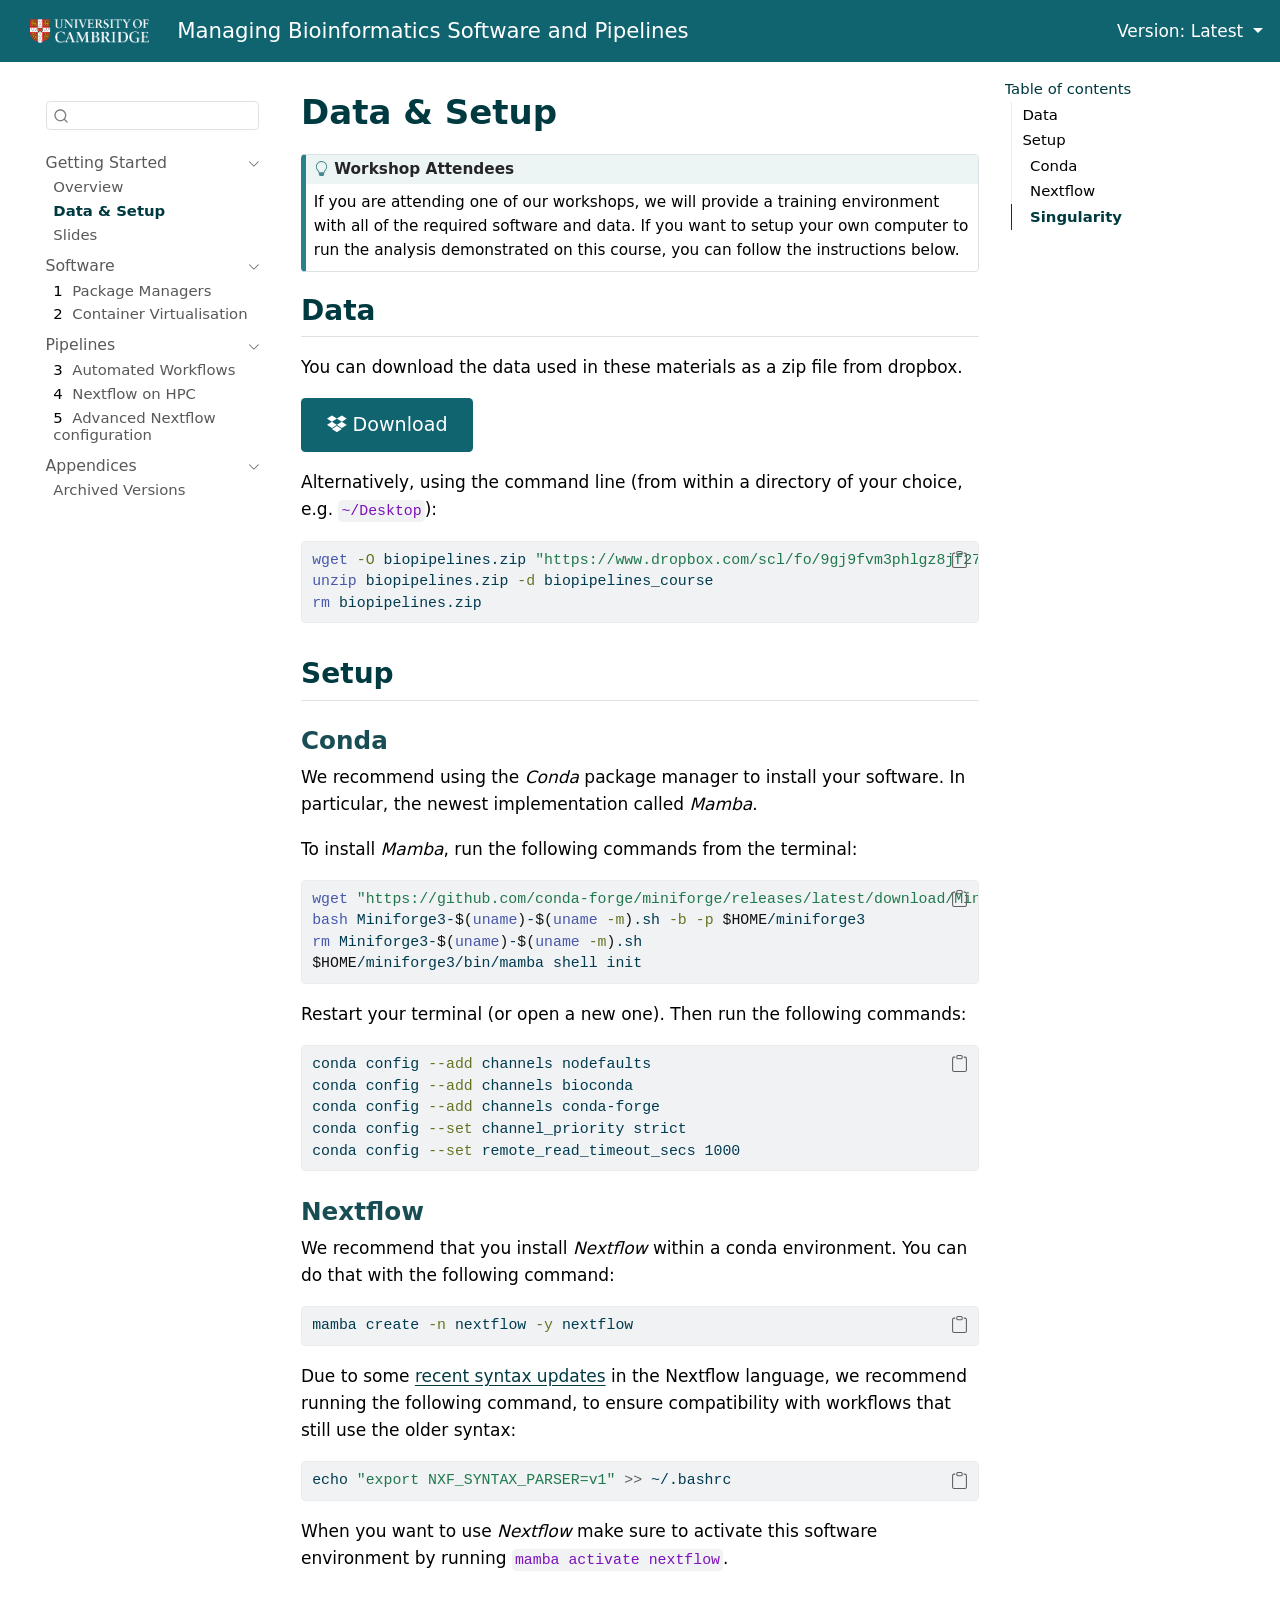
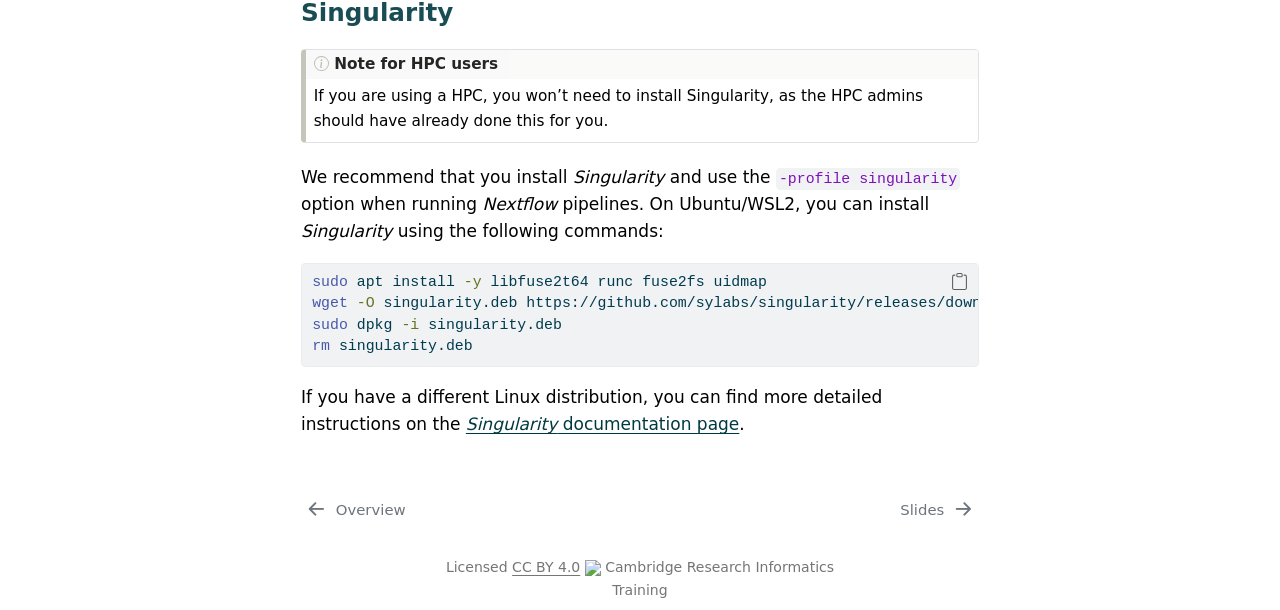
==== commit 76f55c4e: "Deploying to gh-pages from @ cambiotraining/bioinformatics-software-pipelines@45fa48008248e9c42e58b6" ====
--- a/setup.html
+++ b/setup.html
@@ -83,7 +83,7 @@
 <link href="site_libs/quarto-html/quarto-syntax-highlighting-63b5708e65d6cd79cd7618c58d0c21e7.css" rel="stylesheet" id="quarto-text-highlighting-styles">
 <script src="site_libs/bootstrap/bootstrap.min.js"></script>
 <link href="site_libs/bootstrap/bootstrap-icons.css" rel="stylesheet">
-<link href="site_libs/bootstrap/bootstrap-bf0718bd5167576c0c1b360830040967.min.css" rel="stylesheet" append-hash="true" id="quarto-bootstrap" data-mode="light">
+<link href="site_libs/bootstrap/bootstrap-e61435445fcf3984a6ef2a52d56cc2fa.min.css" rel="stylesheet" append-hash="true" id="quarto-bootstrap" data-mode="light">
 <script src="site_libs/quarto-contrib/iconify-3.0.0/iconify-icon.min.js"></script>
 <script id="quarto-search-options" type="application/json">{
   "location": "sidebar",
@@ -353,9 +353,9 @@
 <h2 class="anchored" data-anchor-id="data">Data</h2>
 <p>You can download the data used in these materials as a zip file from dropbox.</p>
 <!-- Note for Training Developers: add the link to 'href' -->
-<p><a href="https://www.dropbox.com/scl/fo/hof2gmftr8iq1744jkwnd/AOE_vgyKxphI63OAA5dCzqM?rlkey=k929x9ipitvuexrf72u7hbth9&amp;st=muryirlr&amp;dl=0" target="_blank"> <button class="btn"><i class="fab fa-dropbox"></i> Download</button> </a></p>
+<p><a href="https://www.dropbox.com/scl/fo/9gj9fvm3phlgz8jf27atw/ACM3JSA5IqPnjnEIcLTSx0w?rlkey=jfn2qgequjtdazand89ytoary&amp;st=oysvdj11&amp;dl=0" target="_blank"> <button class="btn"><i class="fab fa-dropbox"></i> Download</button> </a></p>
 <p>Alternatively, using the command line (from within a directory of your choice, e.g.&nbsp;<code>~/Desktop</code>):</p>
-<div class="code-copy-outer-scaffold"><div class="sourceCode" id="cb1"><pre class="sourceCode bash code-with-copy"><code class="sourceCode bash"><span id="cb1-1"><a href="#cb1-1" aria-hidden="true" tabindex="-1"></a><span class="fu">wget</span> <span class="at">-O</span> biopipelines.zip <span class="st">"https://www.dropbox.com/scl/fo/hof2gmftr8iq1744jkwnd/AOE_vgyKxphI63OAA5dCzqM?rlkey=k929x9ipitvuexrf72u7hbth9&amp;st=muryirlr&amp;dl=1"</span></span>
+<div class="code-copy-outer-scaffold"><div class="sourceCode" id="cb1"><pre class="sourceCode bash code-with-copy"><code class="sourceCode bash"><span id="cb1-1"><a href="#cb1-1" aria-hidden="true" tabindex="-1"></a><span class="fu">wget</span> <span class="at">-O</span> biopipelines.zip <span class="st">"https://www.dropbox.com/scl/fo/9gj9fvm3phlgz8jf27atw/ACM3JSA5IqPnjnEIcLTSx0w?rlkey=jfn2qgequjtdazand89ytoary&amp;st=oysvdj11&amp;dl=1"</span></span>
 <span id="cb1-2"><a href="#cb1-2" aria-hidden="true" tabindex="-1"></a><span class="fu">unzip</span> biopipelines.zip <span class="at">-d</span> biopipelines_course</span>
 <span id="cb1-3"><a href="#cb1-3" aria-hidden="true" tabindex="-1"></a><span class="fu">rm</span> biopipelines.zip</span></code></pre></div><button title="Copy to Clipboard" class="code-copy-button"><i class="bi"></i></button></div>
 </section>
